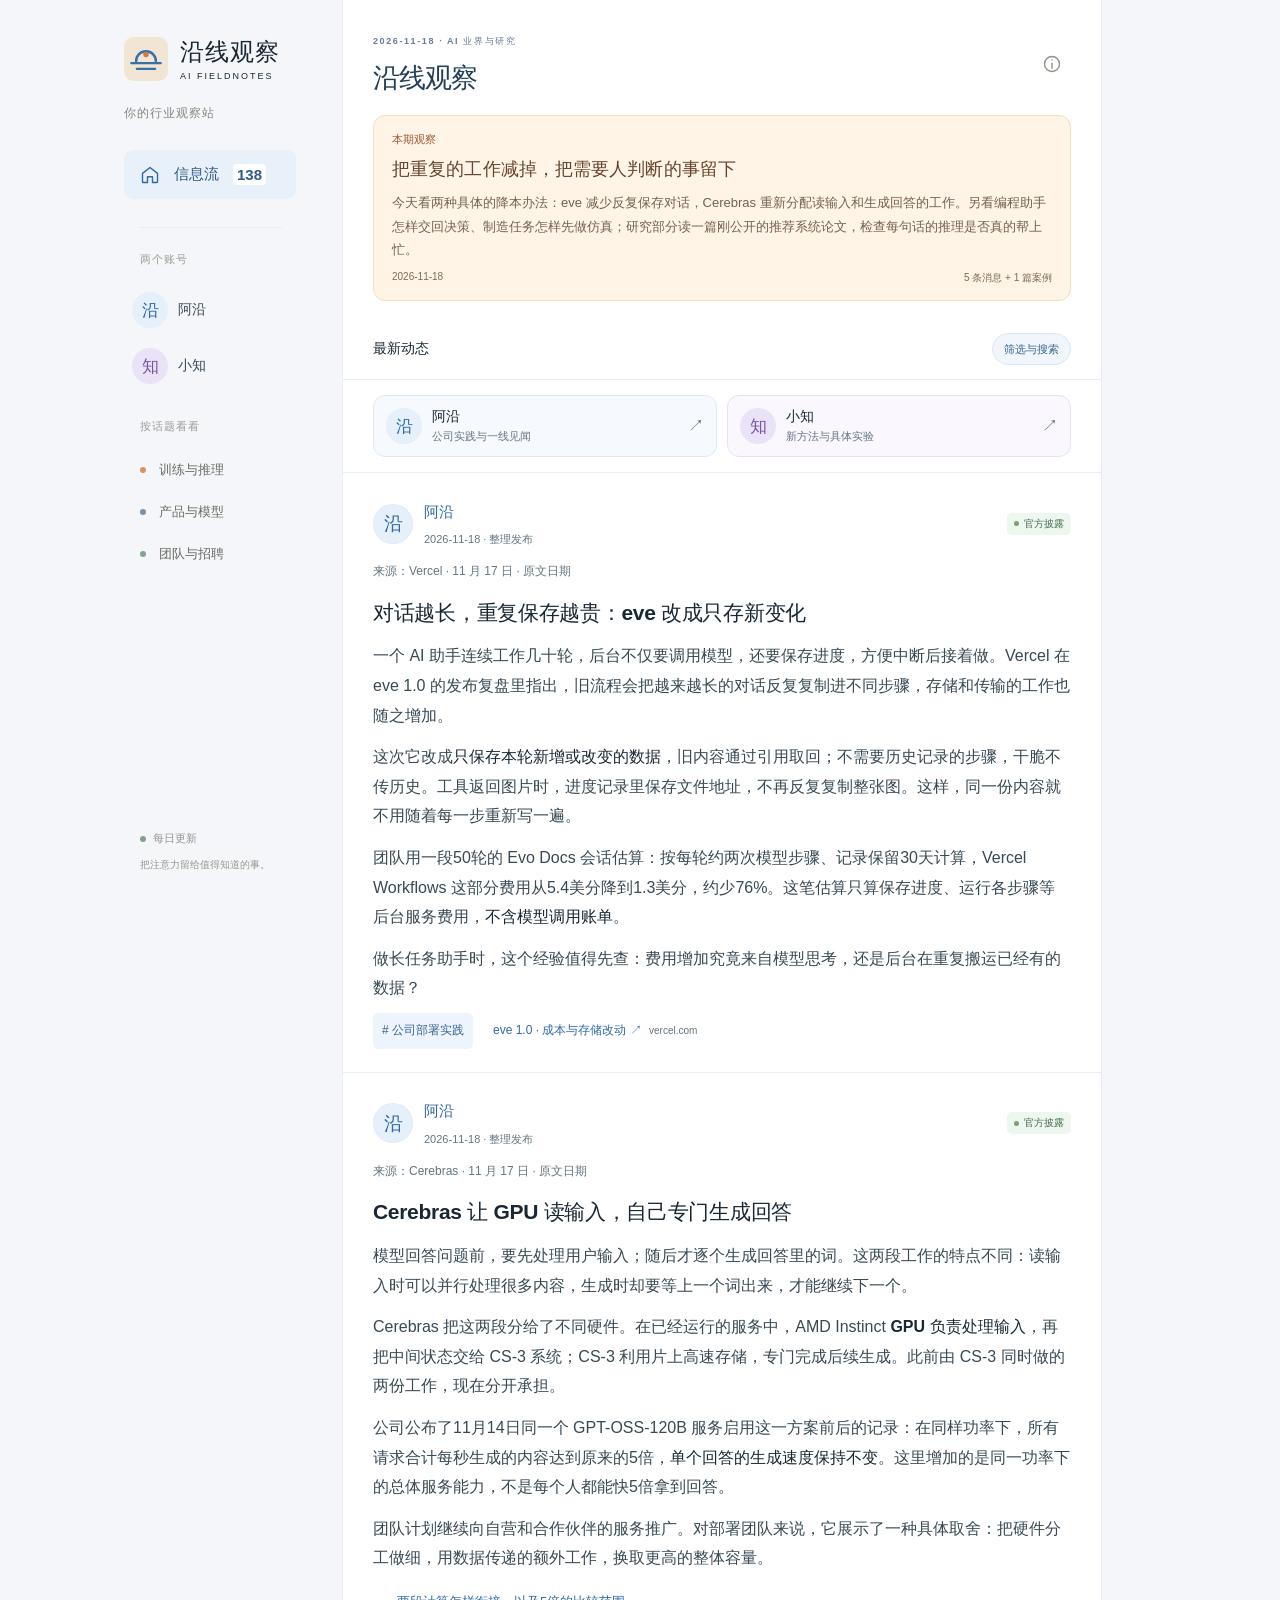
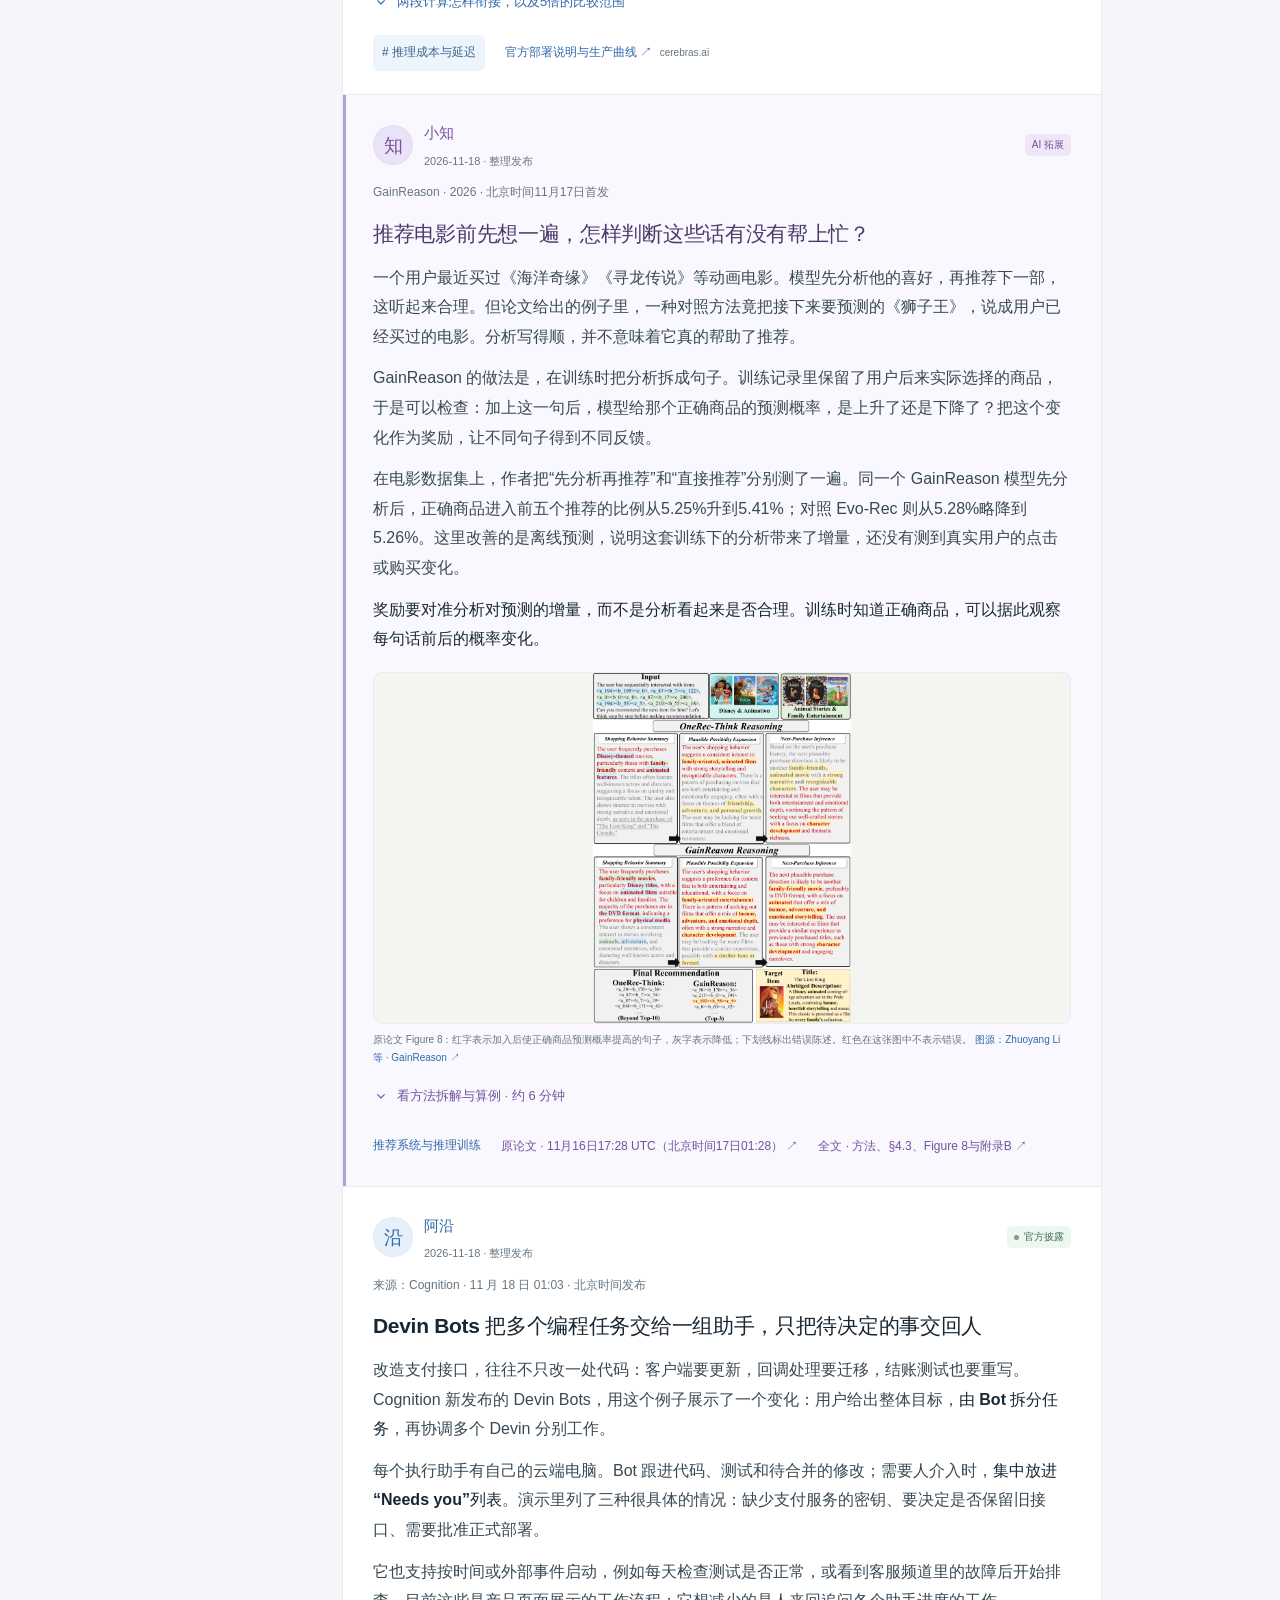
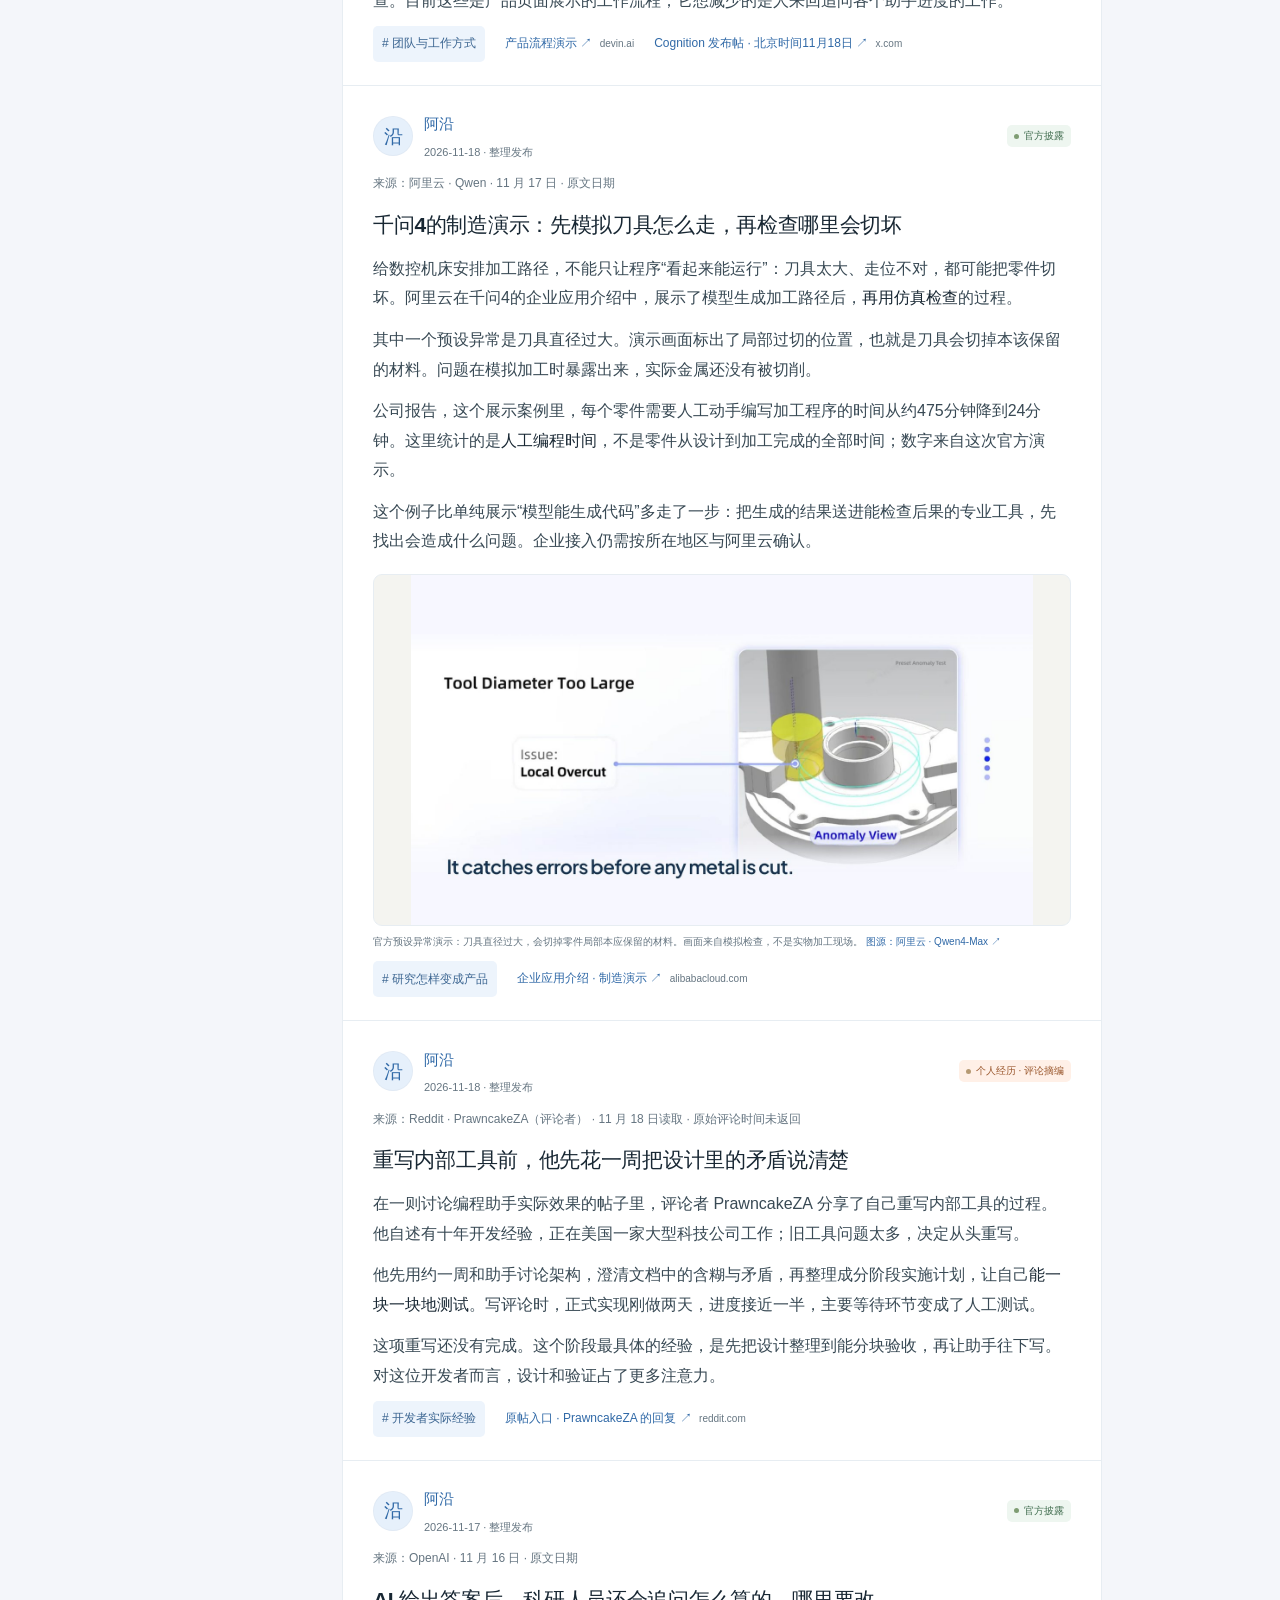
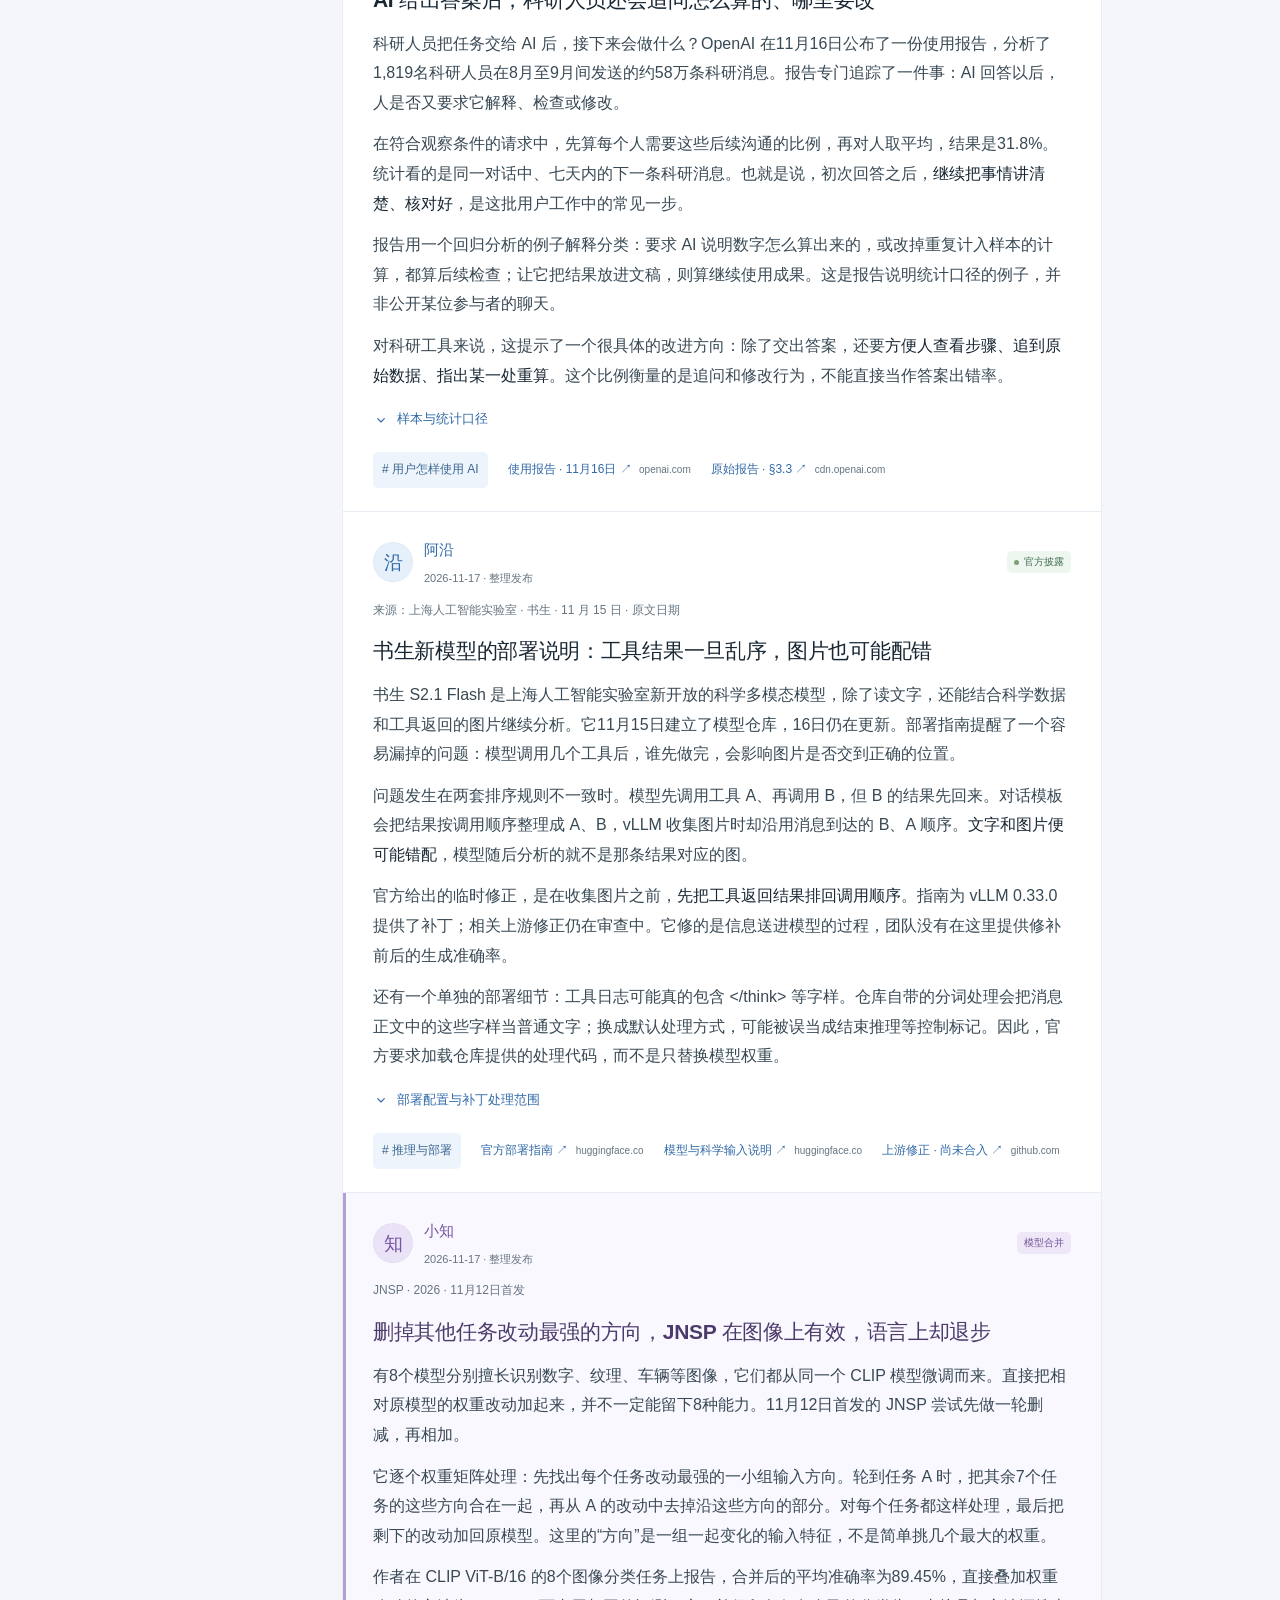
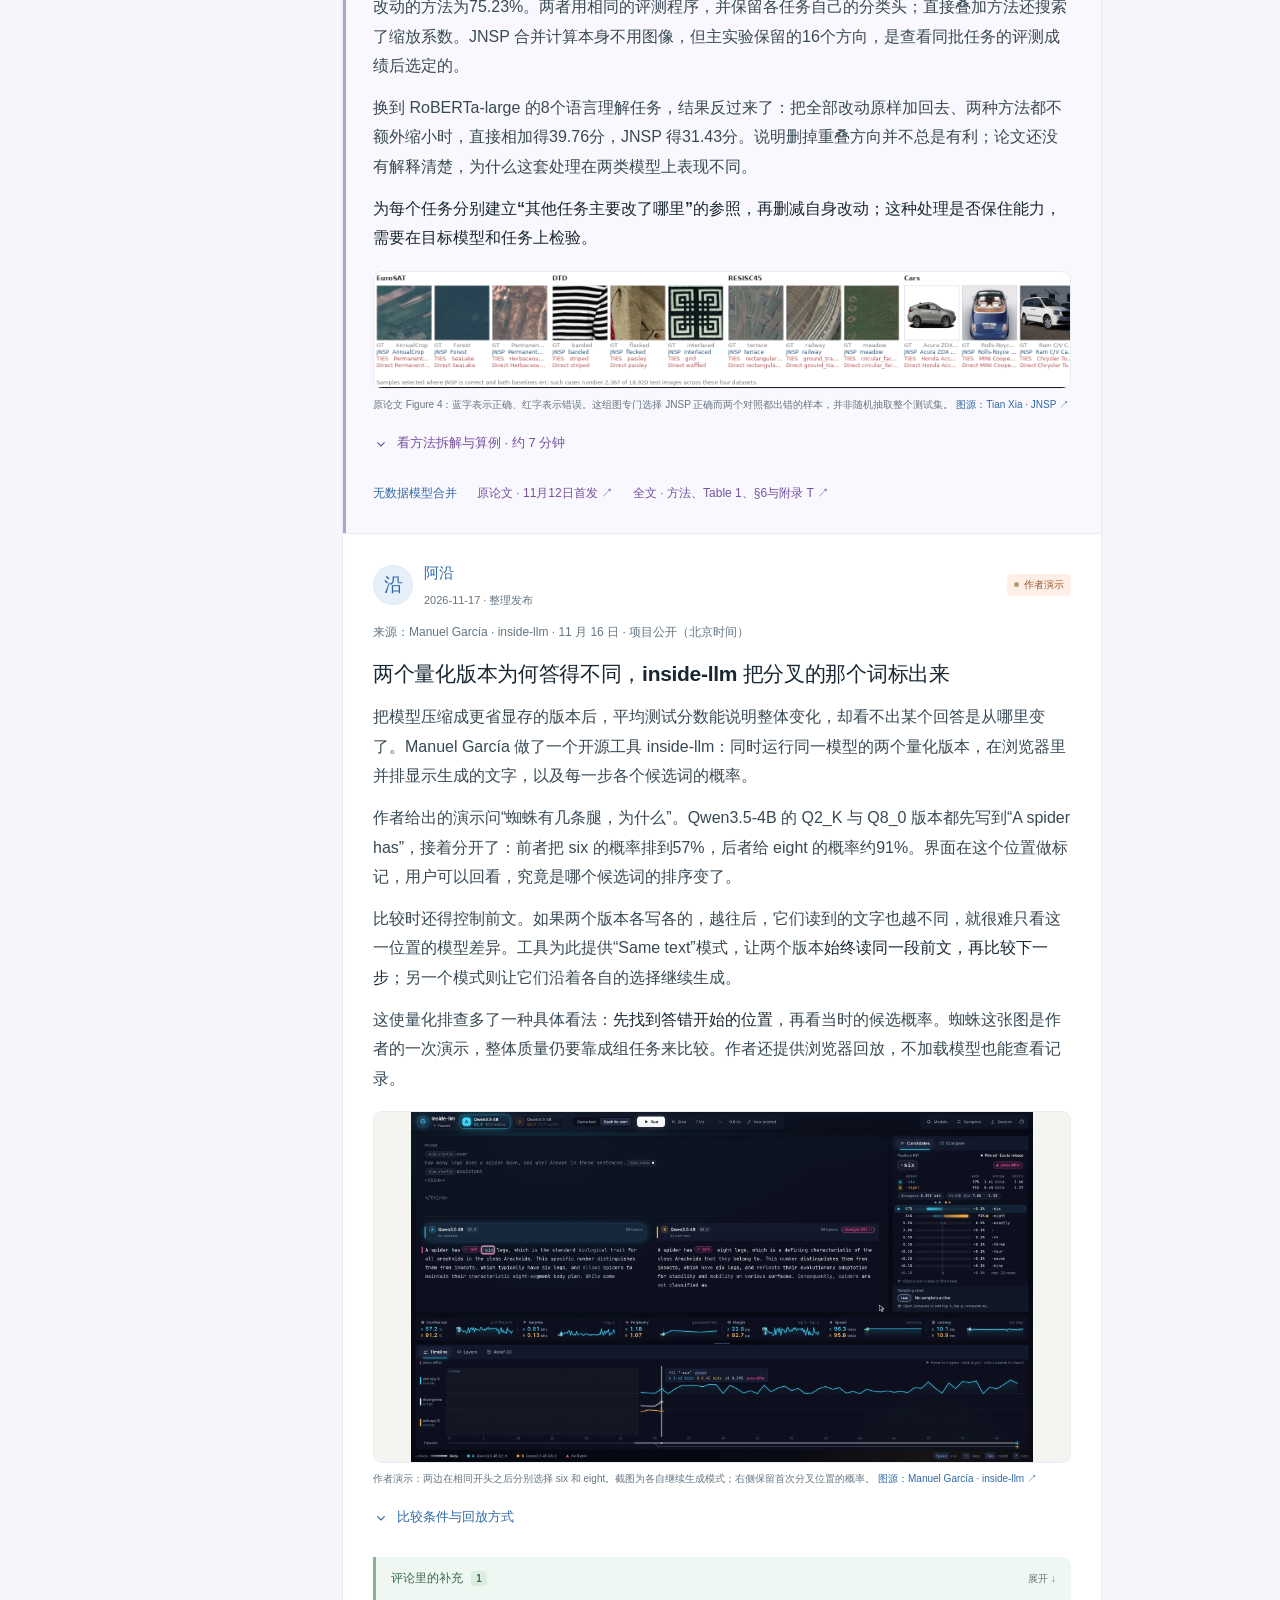
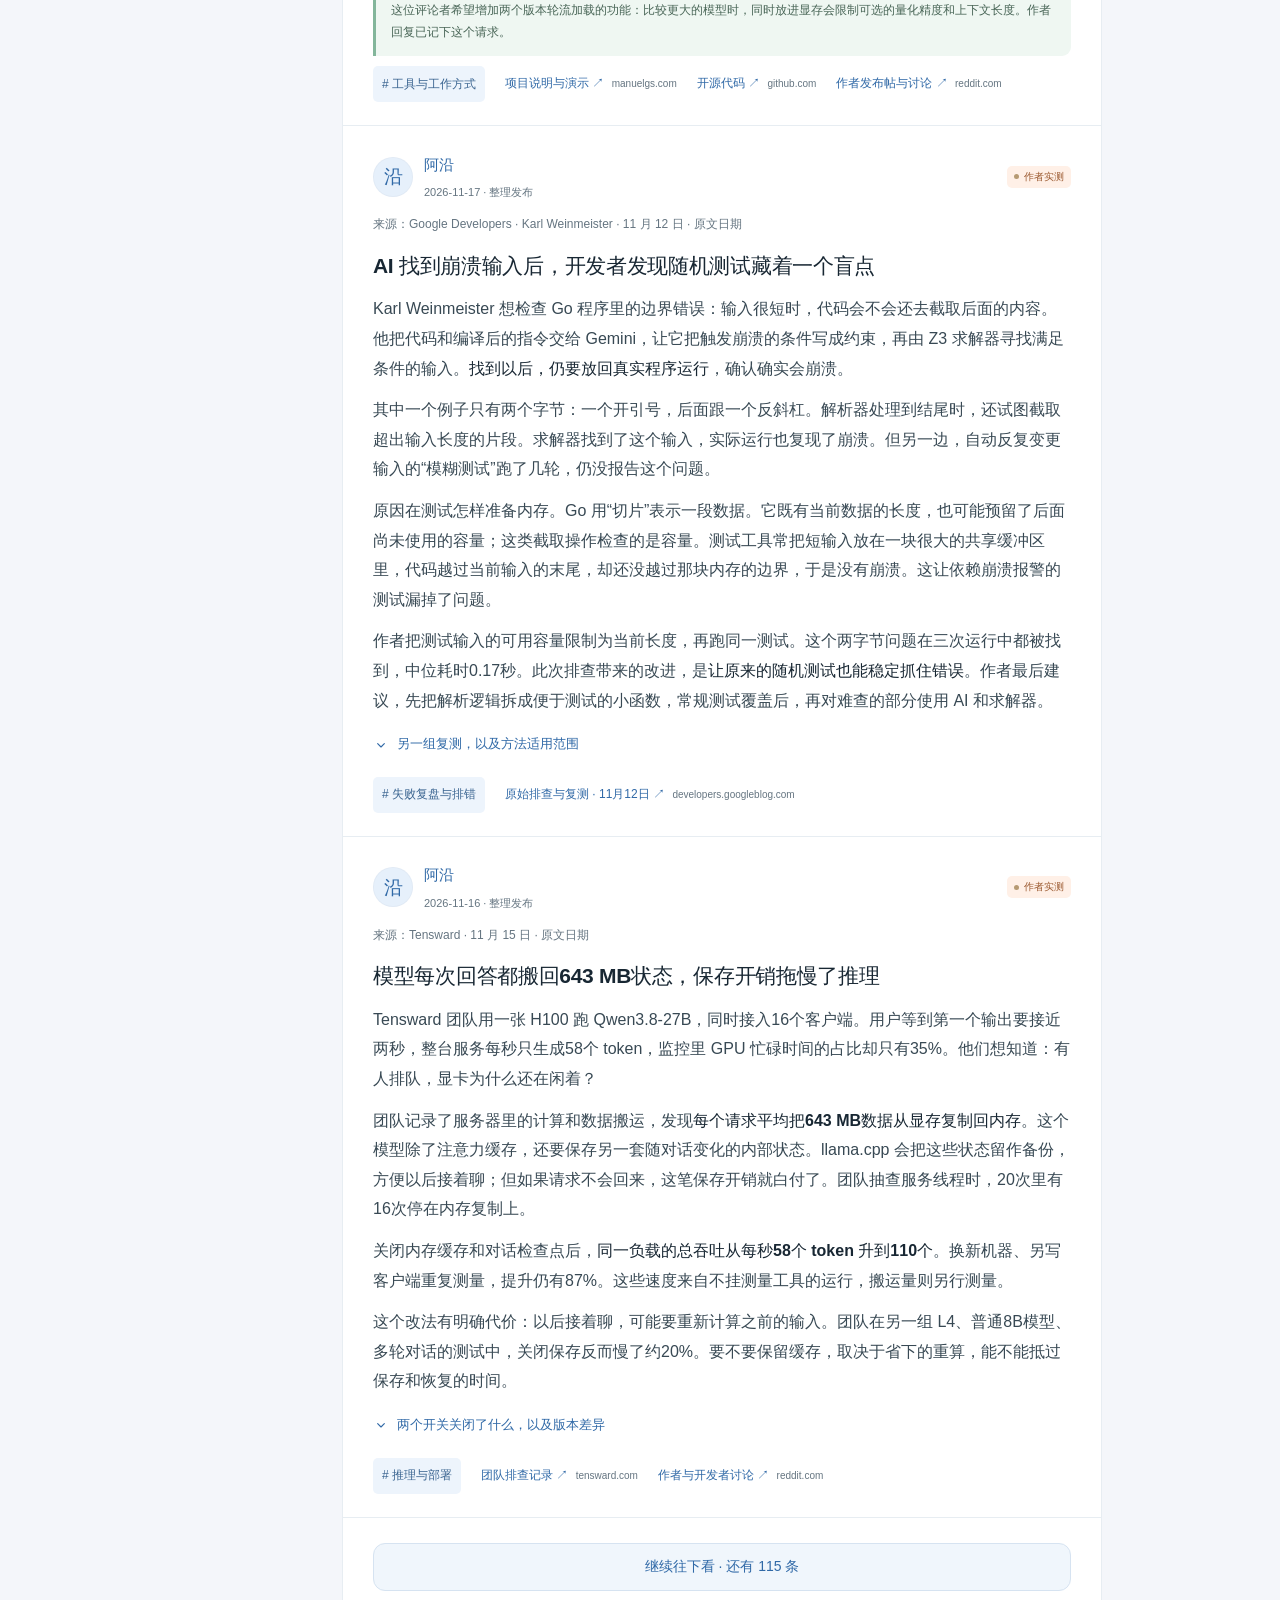
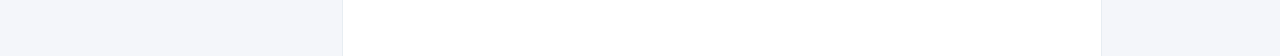
==== index.html @ 9d3cfdc0 "Update industry news: 2026-11-18 10:03" ====
<!doctype html>
<html lang="zh-CN" data-look="feed" data-layout="live">
<head><meta charset="UTF-8"><meta name="viewport" content="width=device-width, initial-scale=1, viewport-fit=cover"><meta name="referrer" content="no-referrer"><meta name="theme-color" content="#f7f7f4"><meta name="description" content="沿线观察：每天精选 AI 业界消息、一线经验与研究案例。"><title>沿线观察 · AI 业界与研究</title><link rel="apple-touch-icon" sizes="180x180" href="apple-touch-icon.png?v=e73b665a9439"><link rel="icon" type="image/png" sizes="32x32" href="icon-32.png?v=0f2f3b974591"><link rel="manifest" href="manifest.webmanifest?v=56cb228016cc"><link rel="icon" href="icon.svg?v=f95b73e609ee" type="image/svg+xml"><meta name="apple-mobile-web-app-title" content="沿线观察"><meta name="apple-mobile-web-app-capable" content="yes"><link rel="stylesheet" href="style.css?v=f20c3ac33877"><link rel="stylesheet" href="preview.css?v=91b78d78af37"></head>
<body>
<div class="layout">
 <aside class="rail">
  <a class="brand" href="./" aria-label="沿线观察首页"><span class="brand-icon"><img src="icon.svg?v=f95b73e609ee" width="44" height="44" alt=""></span><span>沿线观察<small>AI FIELDNOTES</small></span></a>
  <div class="rail-caption">你的行业观察站</div>
  <nav class="main-nav" aria-label="主导航">
   <button class="nav-item active" data-home aria-current="page"><span data-icon="home"></span>信息流<span class="count">6</span></button>
  </nav>
  <div class="rail-divider"></div><div class="rail-label">两个账号</div><a class="rail-account" href="#/account/news" data-account="news"><span class="account-mini news">沿</span>阿沿</a><a class="rail-account" href="#/account/learning" data-account="learning"><span class="account-mini learning">知</span>小知</a><div class="rail-label">按话题看看</div>
  <button class="rail-topic" data-topic="训练与推理"><span class="topic-dot orange"></span>训练与推理</button>
  <button class="rail-topic" data-topic="产品与模型"><span class="topic-dot blue"></span>产品与模型</button>
  <button class="rail-topic" data-topic="团队与招聘"><span class="topic-dot green"></span>团队与招聘</button>
  <div class="rail-bottom"><span class="status-dot"></span>每日更新<small>把注意力留给值得知道的事。</small></div>
 </aside>
 <main>
  <header class="feed-header"><div><span class="eyebrow">DAILY FIELDNOTES</span><h1 id="view-title">沿线观察</h1></div><button class="icon-button mobile-info" id="about-mobile" aria-label="本期说明"><span data-icon="info"></span></button><span class="edition">VOL. 001</span></header>
  <section id="account-profile" class="account-profile" hidden aria-label="账号主页"></section>
  <section class="editor-note" aria-label="本期导读"><div class="note-label"><span class="sun">✳</span> 本期观察 <span class="note-line"></span><span>先刷一会，按需深读</span></div><h2>从“模型更强”到“真的能用”。</h2><p>多位老师怎样教会一个小模型？上线后，怎样测、怎样从失败中恢复？今天沿着这两条线，看看产品背后的工作。</p><div class="note-meta"><span>10.27 — 10.29</span><span>6 条精选 · 每天更新</span></div></section>
  <div class="controls"><div class="stream-tabs" aria-label="信息流导航"><a href="#/" data-account="all" class="home-link">← 首页</a><span id="stream-label">最新动态</span></div><div class="learning-filters" role="group" aria-label="研究案例分类" hidden><button class="chip active" data-learning-cat="all">全部案例</button><button class="chip" data-learning-cat="ai">AI 拓展</button><button class="chip" data-learning-cat="merge">模型合并</button></div><div class="issue-picker"><label for="issue-select">阅读日期</label><select id="issue-select" aria-label="选择简报日期"></select><span id="updated-label"></span></div><div class="feed-tabs" role="group" aria-label="排序"><button class="tab active" data-sort="curated">发布顺序</button><button class="tab" data-sort="latest">原文日期</button><span class="result-count" aria-live="polite"></span><button class="icon-button search-toggle" aria-label="搜索内容" aria-expanded="false"><span data-icon="search"></span></button></div><div class="search-box" hidden><span data-icon="search"></span><input id="search" type="search" placeholder="搜消息、方法或关键词…" aria-label="搜索信息流"><kbd>ESC</kbd></div><div class="filter-row" role="group" aria-label="来源筛选"><button class="chip active" data-filter="all">全部来源</button><button class="chip" data-filter="official">官方发布</button><button class="chip" data-filter="interview">一线访谈</button><button class="chip" data-filter="xiaohongshu">小红书</button><button class="chip" data-filter="maimai">脉脉</button><button class="chip" data-filter="reddit">Reddit</button></div><div id="topic-filter" hidden></div></div>
  <div id="account-directory" class="account-directory" aria-label="账号入口"><a href="#/account/news" data-account="news"><span class="account-mini news">沿</span><span><b>阿沿</b><small>公司实践与一线见闻</small></span><span>↗</span></a><a href="#/account/learning" data-account="learning"><span class="account-mini learning">知</span><span><b>小知</b><small>新方法与具体实验</small></span><span>↗</span></a></div><div id="feed" aria-live="polite"></div><button id="load-more" class="load-more" hidden>继续往下看 ↓</button>
  <footer class="feed-footer"><span class="end-mark">✳</span><p id="end-copy">今天，就看到这里。</p><button data-stream="learning" id="browse-cases">再逛逛研究案例 →</button><small>信息不必很多，值得知道就好。</small><button id="back-top">回到顶部 ↑</button></footer>
 </main>
 <aside class="right-rail">
  <div class="right-heading"><span class="status-dot"></span>你的每日观察</div>
  <section class="issue-panel"><div class="issue-date"><strong>29</strong><div>2026 年 10 月<small>星期四 · 第 1 期</small></div></div><div class="issue-stats"><div><b>6</b><span>业界消息</span></div><div><b id="learning-count">0</b><span>研究案例</span></div></div></section>
  <section class="aside-section"><h3>这期值得留意 <span>↗</span></h3><div id="trends"></div></section>
  <section class="legend-panel"><h3>消息有出处，判断有边界。</h3><p><i class="dot official"></i><b>官方披露</b>来自公司发布或模型卡</p><p><i class="dot interview"></i><b>具名访谈</b>来自受访者的一线经验</p><p><i class="dot opinion"></i><b>社区观点</b>个人分析，不等于行业共识</p><p><i class="dot lead"></i><b>待核实线索</b>保留价值，也注明缺少的证据</p><button id="coverage">查看本期采集范围 <span>↗</span></button></section>
  <div class="next-issue"><span data-icon="calendar"></span><div>下一次见面<small>每天 · 北京时间 07:00 开始整理</small></div></div><p class="local-note">消息按日归档，研究案例随时回看。</p>
 </aside>
</div>
<dialog id="coverage-dialog"><button class="dialog-close icon-button" aria-label="关闭说明"><span data-icon="close"></span></button><span class="eyebrow">ABOUT THIS ISSUE</span><h2>每条消息，都有来处。</h2><div id="coverage-copy"></div><h3>图与评论，怎样选？</h3><p>配图来自对应原文并注明出处，点击可看大图。评论只选有细节、补充或反例的部分；“摘编”是整理后的文字，不冒充原话。个人经验不代表行业共识。</p><h3>每天怎么更新？</h3><p>每天北京时间 07:00 开始整理，完成核实后更新网页。页面会显示最近实际更新时间；没有新内容时不会凑数。</p></dialog>

<dialog id="image-dialog" aria-label="查看原文配图"><button class="image-close icon-button" aria-label="关闭大图">×</button><img id="large-image" alt=""><p id="large-caption"></p><a id="large-source" target="_blank" rel="noopener noreferrer">查看图片出处 ↗</a></dialog>
<script src="data.js?v=1f52af022da9"></script><script src="app.js?v=87dfa627c2f2"></script>
<script src="feed-controls.js?v=4d429f24aedc"></script></body></html>
---- style.css ----
:root{--paper:#fff;--bg:#f7f7f4;--ink:#242824;--muted:#83877f;--line:#e8e9e3;--accent:#da5932;--soft:#faf0e8;--green:#54816a;font-family:-apple-system,BlinkMacSystemFont,"PingFang SC","Microsoft YaHei",sans-serif;color:var(--ink);background:var(--bg);font-synthesis:none}*{box-sizing:border-box}body{margin:0}button,input,a{-webkit-tap-highlight-color:transparent}button,input{font:inherit}button{cursor:pointer}button,a{touch-action:manipulation}button{background:none;border:0;color:inherit}a{color:inherit;text-decoration:none}button:focus-visible,a:focus-visible,input:focus-visible{outline:2px solid var(--accent);outline-offset:4px}svg{width:20px;height:20px;fill:none;stroke:currentColor;stroke-width:1.7;stroke-linecap:round;stroke-linejoin:round;vertical-align:middle}[hidden]{display:none!important}.layout{max-width:1320px;margin:auto;display:grid;grid-template-columns:220px minmax(0,680px) 300px;gap:32px;padding:0 28px}.rail{position:sticky;top:0;height:100dvh;padding:39px 8px 28px 0;display:flex;flex-direction:column}.brand{display:flex;align-items:center;gap:12px;font-size:27px;font-weight:800;letter-spacing:1px;width:fit-content}.brand-icon{display:grid;place-items:center;background:var(--accent);border-radius:12px;color:white;width:44px;height:46px;font-size:25px;transform:rotate(-4deg)}.brand small{display:block;font-size:9px;letter-spacing:2px;font-weight:500;margin-top:3px}.rail-caption{margin:24px 0 28px;font-size:12px;color:var(--muted);letter-spacing:1px}.main-nav{display:grid;gap:9px}.nav-item{display:flex;align-items:center;gap:14px;padding:14px 16px;text-align:left;border-radius:9px;color:#73776f;font-size:15px}.nav-item.active{background:#efeee7;font-weight:600;color:var(--ink)}.nav-item.active>span:first-child{color:var(--accent)}.nav-item:hover,.rail-topic:hover{background:#eeeee8}.count{background:white;padding:2px 4px;border-radius:4px}.rail-divider{height:1px;background:var(--line);margin:28px 14px 24px}.rail-label{font-size:11px;color:#999d95;letter-spacing:1px;padding-left:16px;margin-bottom:15px}.rail-topic{display:flex;align-items:center;gap:13px;font-size:13px;color:#666d62;padding:12px 16px;text-align:left;border-radius:8px}.topic-dot{width:6px;height:6px;border-radius:50%;background:#d89362}.blue{background:#7992ad}.green{background:#83a58c}.rail-bottom{margin-top:auto;font-size:11px;color:#93978e;padding-left:16px}.rail-bottom small{display:block;font-size:10px;margin-top:12px}.status-dot{display:inline-block;width:6px;height:6px;background:#82a18c;border-radius:50%;margin-right:7px}main{min-width:0;padding-bottom:30px;border-left:1px solid var(--line);border-right:1px solid var(--line);background:white}.feed-header{padding:35px 29px 25px;display:flex;align-items:center;justify-content:space-between}.eyebrow{font-size:9px;letter-spacing:1.6px;color:#8f938a;font-weight:600}h1{font-size:22px;letter-spacing:-.7px;line-height:1.5;margin:10px 0 0;font-weight:650}h1 span{color:var(--accent)}.edition{font-size:9px;letter-spacing:1px;color:#91958c;border:1px solid var(--line);padding:7px;border-radius:4px;margin-top:17px;white-space:nowrap}.editor-note{margin:0 24px 24px;background:#f7f4ed;padding:21px 24px 17px;border:1px solid #eee9df;border-radius:9px;position:relative}.note-label{display:flex;align-items:center;gap:7px;color:#8b765f;font-size:11px}.sun{font-size:21px;color:#bc7045;line-height:1}.note-line{height:1px;background:#e3dac9;flex:1;margin:0 7px}.note-label>span:last-child{font-size:10px;color:#9b9283}.editor-note h2{font-size:20px;letter-spacing:.1px;margin:17px 0 11px;font-family:Georgia,"Songti SC",serif;font-weight:600}.editor-note p{font-size:13px;line-height:1.9;color:#797369;margin:0}.note-meta{display:flex;justify-content:space-between;margin-top:20px;font-size:10px;color:#9c9384}.controls{background:rgba(255,255,255,.97);position:sticky;top:0;z-index:3;border-bottom:1px solid var(--line);padding:0 26px}.feed-tabs{display:flex;align-items:center;gap:25px;height:49px;border-bottom:1px solid #f0f0ec}.tab{height:100%;padding:0 2px;color:#93968e;font-size:14px;position:relative}.tab.active{color:var(--ink);font-weight:650}.tab.active:after{position:absolute;content:"";height:3px;bottom:-1px;left:0;right:0;background:var(--accent);border-radius:3px}.result-count{font-size:10px;color:#9b9e97;margin-left:auto}.icon-button{padding:9px;display:flex;justify-content:center;align-items:center;color:#8e9488;border-radius:50%}.icon-button:hover{background:#f2f2ed;color:var(--accent)}.search-toggle{margin-left:-15px}.filter-row{display:flex;gap:7px;overflow-x:auto;padding:15px 0;scrollbar-width:none}.chip{padding:6px 11px;white-space:nowrap;border:1px solid #ededE8;border-radius:6px;font-size:11px;color:#8a8e84}.chip.active{background:#f2f3ee;border-color:#e4e6dc;color:#555e4d}.chip:hover{border-color:#bbc1b4}.search-box{display:flex;align-items:center;background:#f6f6f2;border:1px solid var(--line);border-radius:6px;padding:9px 10px;gap:9px;margin-top:14px;color:#8e9488}.search-box input{min-width:0;width:100%;background:transparent;border:0;outline:none;font-size:13px}.search-box kbd{font-size:9px;color:#a6aaa1}#topic-filter{font-size:11px;color:var(--accent);padding-bottom:12px}#topic-filter button{padding-left:10px}.post{padding:26px 28px 18px;border-bottom:1px solid var(--line);scroll-margin-top:140px;animation:appear .25s ease-out}.post-head{display:flex;gap:11px;align-items:center}.avatar{width:36px;height:36px;border-radius:10px;display:grid;place-items:center;font-weight:650;font-size:14px;flex-shrink:0;border:1px solid #00000006}.avatar.liquid{background:#eaf1f8;color:#4c77a0;font-size:20px}.avatar.anthropic{background:#f3e9df;color:#a56c46;font-family:Georgia,serif;font-size:20px}.avatar.google{background:#f0f3fb;color:#5784c7;font-family:Arial,sans-serif;font-size:22px}.avatar.deepmind{background:#eeeafa;color:#7d6ab2;font-size:19px}.avatar.xhs{background:#feefec;color:#d76059;font-size:10px}.avatar.maimai{background:#e6f3f7;color:#4b97a8;font-size:18px}.source-name{font-size:12px;font-weight:650}.source-meta{font-size:10px;color:#989d93;margin-top:5px}.evidence{margin-left:auto;white-space:nowrap;font-size:10px;display:flex;align-items:center;gap:5px;color:#87977d}.dot{display:inline-block;width:5px;height:5px;border-radius:50%;background:#7f9d73;flex-shrink:0}.dot.interview{background:#8a97ae}.dot.opinion{background:#b69a73}.dot.lead{background:#d18b59}.post h2{font-size:19px;line-height:1.6;font-weight:650;letter-spacing:-.3px;margin:17px 0 10px}.post-summary{font-size:13px;color:#777d72;line-height:1.95;margin:0}.post-tags{margin-top:13px;display:flex;gap:10px;font-size:10px;color:#979e8d}.post-tags button{padding:2px 0}.post-tags button:hover{color:var(--accent)}.detail{padding-top:18px}.detail p{font-size:13px;line-height:2;color:#555f50;margin:0 0 15px}.takeaway{background:#f6f7f2;padding:16px 18px;border-radius:6px;border-left:2px solid #a4b198;margin:12px 0 16px}.takeaway strong{font-size:11px;letter-spacing:.5px;color:#657555;display:block;margin-bottom:7px}.takeaway p{margin:0;font-size:12px;color:#74806b}.source-links{display:grid;gap:7px}.source-link{border:1px solid var(--line);border-radius:6px;padding:11px 12px;display:flex;gap:10px;align-items:center;font-size:11px;background:white}.source-link>span:nth-child(2){flex:1;min-width:0;overflow:hidden;text-overflow:ellipsis;white-space:nowrap}.source-link small{display:block;font-size:9px;color:#9da396;margin-top:4px}.source-link:hover{border-color:#bec8b3;background:#fafbf8}.empty{padding:75px 30px;text-align:center;color:#7e8675}.empty svg{width:32px;height:32px;color:#b7c0af}.empty h2{font-size:17px;color:#626b5b;margin:20px 0 10px}.empty p{font-size:12px;line-height:1.8}.empty button{margin-top:14px;color:var(--accent);font-size:12px}.feed-footer{text-align:center;padding:42px 20px 22px;color:#a0a598}.end-mark{font-size:24px;color:#aeb5a3}.feed-footer p{font-size:12px;margin:13px 0 8px}.feed-footer small{font-size:10px;color:#b3b8ac}.feed-footer button{display:block;font-size:10px;margin:20px auto 0;color:#9aa28e}.right-rail{padding-top:43px}.right-heading{font-size:11px;color:#8f9686;letter-spacing:1px;margin-bottom:23px}.issue-panel{background:white;border:1px solid var(--line);padding:22px;border-radius:9px}.issue-date{display:flex;align-items:center;gap:14px}.issue-date strong{font-family:Georgia,serif;font-size:46px;line-height:1;font-weight:400;letter-spacing:-3px}.issue-date>div{font-size:11px;color:#6f7865}.issue-date small{display:block;font-size:10px;color:#9da594;margin-top:7px}.issue-stats{display:flex;justify-content:space-between;border-top:1px solid var(--line);padding-top:20px;margin-top:20px}.issue-stats b{font-family:Georgia,serif;font-size:20px;font-weight:400;display:block}.issue-stats span{display:block;font-size:9px;color:#9ca490;margin-top:6px}.issue-panel p{font-size:10px;color:#a2aa96;margin:10px 0 0}.aside-section{margin-top:32px}h3{font-size:12px;font-weight:600;margin:0 0 17px}.aside-section h3{display:flex;justify-content:space-between}.aside-section h3>span{color:#9da591}.trend{display:flex;gap:13px;text-align:left;width:100%;padding:13px 0}.trend em{font-size:11px;font-style:normal;color:#a9b09d;padding-top:2px;font-family:Georgia,serif}.trend>div{font-size:11px;line-height:1.5;color:#646f58}.trend small{display:block;font-size:9px;color:#a6ad9c;margin-top:6px}.trend:hover>div{color:var(--accent)}.legend-panel{border-top:1px solid var(--line);padding-top:25px;margin-top:24px}.legend-panel h3{font-size:12px}.legend-panel p{font-size:9px;display:flex;align-items:center;gap:7px;color:#9aa48d;margin:13px 0}.legend-panel b{font-size:10px;color:#737f64;font-weight:500}.legend-panel button{font-size:10px;color:#859478;padding:10px 0}.legend-panel button span{margin-left:12px}.next-issue{display:flex;gap:11px;border-top:1px solid var(--line);margin-top:24px;padding-top:24px;color:#909c82;font-size:11px}.next-issue small{display:block;font-size:9px;margin-top:8px;color:#a5ae9b}.local-note{font-size:9px;line-height:1.9;color:#adb6a2;margin:24px 0}dialog{border:1px solid var(--line);border-radius:14px;padding:35px;max-width:480px;width:calc(100% - 32px);color:var(--ink);box-shadow:0 20px 80px #25301c20}dialog::backdrop{background:#222a1c55;backdrop-filter:blur(3px)}dialog h2{font-size:22px;margin:14px 0 22px}dialog h3{margin-top:24px}dialog p{font-size:13px;line-height:1.9;color:#78816e}.dialog-close{position:absolute;right:12px;top:12px}@keyframes appear{from{opacity:.6;transform:translateY(4px)}to{opacity:1;transform:none}}@media(min-width:1500px){.layout{max-width:1400px;grid-template-columns:240px minmax(0,700px) 300px;gap:40px}}@media(max-width:1180px){.layout{grid-template-columns:180px minmax(0,660px);max-width:960px;gap:28px}.right-rail{display:none}.mobile-info{display:flex}.edition{display:none}.feed-header{gap:10px}}@media(max-width:740px){.layout{display:block;padding:0;max-width:620px}.rail{display:none}main{border:0;padding-bottom:env(safe-area-inset-bottom)}.feed-header{padding:27px 22px 22px}.eyebrow{font-size:9px}h1{font-size:22px}.editor-note{margin:0 16px 16px;padding:19px}.editor-note h2{font-size:20px}.editor-note p{font-size:12px}.controls{padding:0 21px}.filter-row{gap:6px}.chip{font-size:10px;padding:7px 10px}.post{padding:24px 22px 17px}.post h2{font-size:19px}.post-summary{font-size:13px}.evidence{font-size:9px}.feed-footer{padding-top:35px}.source-meta{font-size:9px}}@media(prefers-reduced-motion:reduce){*,*:before,*:after{animation:none!important;transition:none!important;scroll-behavior:auto!important}}
/* Keep the quiet editorial layout readable on laptop and phone screens. */
.post-summary{font-size:14px;color:#687060}.source-name{font-size:13px}.source-meta{font-size:11px;color:#828b79}.evidence{color:#728367}.chip{font-size:12px;color:#727c65}.post-tags{font-size:11px;color:#7e8b71}.detail p{font-size:14px}.takeaway p{font-size:13px}.source-link{font-size:12px}.source-link small{font-size:10px}.legend-panel p{font-size:10px;color:#7d8b6c}.legend-panel b{font-size:11px}.trend>div{font-size:12px}.trend small{font-size:10px;color:#88967b}.issue-stats span,.issue-panel p,.next-issue small,.local-note{font-size:10px;color:#879677}
@media(max-width:740px){.post-summary{font-size:14px}.source-meta{font-size:10px}.source-name{font-size:12px}.evidence{font-size:9px}.chip{font-size:11px;padding:9px 11px}.editor-note p{font-size:13px}}

/* Daily archive, original media and editorial comment excerpts. */
.issue-picker{display:flex;align-items:center;gap:9px;padding:12px 0 4px;font-size:11px;color:#7b8570;flex-wrap:wrap}.issue-picker select{font:inherit;border:1px solid var(--line);background:#fafbf8;border-radius:6px;padding:6px;color:#596751;max-width:180px}#updated-label{margin-left:auto;font-size:10px;color:#858d7c}.date-divider{display:flex;align-items:center;gap:12px;padding:18px 28px 6px;font-size:11px;letter-spacing:1px;color:#8a917e;background:#fafbf7}.date-divider:after{content:"";height:1px;background:var(--line);flex:1}.avatar.mistral{background:#fff0d1;color:#e26b27}.avatar.reddit{background:#fff0e8;color:#d75b2d}.post-media{margin-top:18px}.post-media figure{margin:0}.image-button{display:block;position:relative;width:100%;padding:0;overflow:hidden;border-radius:9px;background:#f4f4f0;border:1px solid var(--line)}.post-media img{display:block;width:100%;height:auto;max-height:350px;object-fit:contain}.zoom-hint{position:absolute;right:10px;bottom:10px;background:#20291dcc;color:white;border-radius:5px;font-size:10px;padding:5px 8px;opacity:0;transition:opacity .2s}.image-button:hover .zoom-hint,.image-button:focus-visible .zoom-hint{opacity:1}.post-media figcaption{color:#8a907f;font-size:10px;line-height:1.8;padding-top:7px}.post-media figcaption a{color:#64785c}.image-failed{padding:30px 12px;font-size:12px;color:#7f8774}.comments-section{margin-top:17px;padding:0 15px;background:#f6f7f3;border:1px solid #e9ede3;border-radius:8px}.comments-toggle{display:flex;justify-content:space-between;align-items:center;width:100%;padding:13px 0;font-size:12px;color:#657454;text-align:left}.comments-toggle b{font-size:10px;background:#e6ebdf;padding:2px 5px;margin-left:5px;border-radius:3px}.comments-toggle>span:last-child{font-size:10px;color:#929b85}.comment-teaser{font-size:12px;color:#818b76;line-height:1.8;padding:0 0 13px}.comment{padding:12px 0;border-top:1px solid #e3e9da}.comment-author{font-size:12px;font-weight:600;overflow-wrap:anywhere}.comment-author span{font-weight:400;font-size:10px;margin-left:5px;color:#87947a}.comment small{font-size:10px;color:#939c89;line-height:1.7;display:block;margin-top:7px}.comment p{font-size:13px;line-height:1.95;color:#5f6d54;margin:9px 0}.comment p.comment-value{font-size:12px;color:#7e8973}.comment-value b{font-size:10px;font-weight:500;margin-right:5px;background:white;padding:2px 4px}.comment-foot{font-size:10px;color:#929e85;display:flex;justify-content:space-between;gap:9px;flex-wrap:wrap}.comment-foot a{color:#63834e}.comment-scope{font-size:10px;color:#98a08d;line-height:1.8;padding-bottom:8px}#image-dialog{max-width:1100px;padding:45px 20px 20px;width:calc(100% - 30px)}#large-image{display:block;width:100%;max-height:75vh;object-fit:contain}#large-caption{margin:10px 0 5px;font-size:12px}#large-source{font-size:12px;color:var(--green)}.image-close{position:absolute;right:10px;top:6px;font-size:24px}.post-tags{flex-wrap:wrap}.source-name{overflow-wrap:anywhere}.source-link{overflow-wrap:anywhere}@media(max-width:740px){.issue-picker{gap:7px;font-size:10px}#updated-label{font-size:9px}.issue-picker select{max-width:145px}.post-media{margin-top:15px}.post-media img{max-height:300px}.comments-section{padding:0 12px}.comment-author span{display:block;margin:5px 0 0}.date-divider{padding:15px 22px 5px}.post{scroll-margin-top:190px}.zoom-hint{opacity:1;font-size:9px}.evidence{max-width:86px;white-space:normal;text-align:right}.post-head>div:nth-child(2){min-width:0;flex:1}}

/* Phone-first reading: larger text and touch targets, compact controls. */
@media(max-width:740px){
 body{-webkit-text-size-adjust:100%}
 .feed-header{padding:20px 18px 16px;align-items:flex-start}
 h1{font-size:21px;letter-spacing:-.7px}.mobile-info{flex-shrink:0;margin-top:14px}
 .editor-note{margin:0 12px 16px;padding:17px 18px}.editor-note h2{font-size:21px;margin:13px 0 9px}.editor-note p{font-size:14px;line-height:1.8}
 .note-meta{font-size:11px;gap:10px;flex-wrap:wrap;margin-top:15px}
 .controls{padding:0 16px;background:#fffffff5}.issue-picker{padding-top:7px;gap:6px}.issue-picker label{font-size:11px}.issue-picker select{font-size:12px;min-height:36px;max-width:160px}#updated-label{font-size:10px}
 .feed-tabs{height:44px}.tab{font-size:15px;min-width:44px}.filter-row{padding:9px 0}.chip{min-height:36px;font-size:12px;padding:7px 11px}
 .post{padding:22px 18px 15px;scroll-margin-top:180px}.post h2{font-size:20px;line-height:1.55}.post-summary,.detail p{font-size:16px;line-height:1.85;color:#545f4d}.source-name{font-size:13px}.source-meta{font-size:11px;line-height:1.5}.post-tags{font-size:12px;gap:9px}
 .post-media img{max-height:none}.post-media figcaption{font-size:11px}
 .comments-toggle{min-height:46px;font-size:13px}.comment-teaser{font-size:14px}.comment p{font-size:15px}.comment p.comment-value{font-size:13px}.comment-author{font-size:13px}.comment-foot,.comment-scope{font-size:11px}
 .takeaway p{font-size:15px}.takeaway strong{font-size:12px}.source-link{min-height:48px;font-size:13px}.source-link small{font-size:11px}
 .search-box input{font-size:16px}.search-box{min-height:44px}main{padding-bottom:env(safe-area-inset-bottom)}
 dialog{padding:26px 22px;max-height:85dvh;overflow:auto}dialog p{font-size:15px}.image-close{min-width:44px;min-height:44px}#image-dialog{padding-top:50px}
}
@media(max-width:360px){#updated-label{flex-basis:100%;text-align:right}.feed-header h1{font-size:20px}}

/* Complete stories, optional detail, and lightweight provenance. */
.post-story p{font-size:15px;line-height:1.9;color:#545f4d;margin:12px 0}.post-story p:last-child{margin-bottom:0}
.story-more{display:flex;gap:8px;align-items:center;text-align:left;color:#667b59;font-size:13px;line-height:1.6;padding:12px 0;min-height:44px;margin-top:7px}.story-more svg{flex-shrink:0;width:16px;height:16px}.story-more:hover{color:var(--accent)}
.detail{margin-top:0;padding-top:0}.detail>p{margin:12px 0;line-height:1.9;color:#545f4d}
.story-sources{display:flex;gap:8px 20px;flex-wrap:wrap;margin-top:16px;font-size:12px;color:#6f7b63}.story-sources a{padding:7px 0;overflow-wrap:anywhere;line-height:1.7}.story-sources a:hover{color:var(--accent)}.story-sources small{font-size:10px;color:#919a88;margin-left:4px}
@media(max-width:740px){.post-story p{font-size:16px;line-height:1.85;margin:13px 0}.story-more{font-size:14px}.story-sources{font-size:12px;gap:4px 16px}.story-sources a{min-height:36px;display:flex;align-items:center;gap:5px;flex-wrap:wrap}.story-sources small{font-size:11px;margin-left:0}.detail>p{font-size:16px}.comment-teaser{color:#606e54}}

.story-topic{font:inherit;color:#849078;padding:7px 0;min-height:36px;text-align:left}.story-topic:hover{color:var(--accent)}

/* Editorial emphasis: short, selected phrases retain the normal text size. */
.key-point{font-weight:700;color:#34402e}

/* One daily stream: industry news and research cases. */
[hidden]{display:none!important}
.stream-tabs{display:flex;gap:24px;padding:14px 0 3px;border-bottom:1px solid var(--line)}.stream-tabs button{padding:10px 0;font-size:15px;color:#8a9481;border-bottom:2px solid transparent}.stream-tabs button.active{font-weight:700;color:#34402e;border-bottom-color:#64785c}.learning-filters{display:flex;gap:8px;padding-top:13px}
.learning-avatar{background:#eef0fa;color:#626c91}.learning-post .evidence{color:#727c99}.case-detail{color:#545f4d;font-size:15px;line-height:1.9}.case-detail h3{font-size:16px;color:#34402e;margin:22px 0 9px}.case-detail h4{font-size:15px;margin:14px 0 5px;color:#44563a}.case-detail ol{padding-left:23px}.case-detail p{margin:8px 0 14px}.case-label{font-size:11px;color:#7e886e}.case-example{padding:15px;background:#f5f7f1;border-radius:8px;margin:18px 0}.case-example h3{margin-top:5px}.case-evidence{border-top:1px solid var(--line);padding:13px 0}.case-evidence summary{cursor:pointer;color:#64785c;min-height:30px}.story-sources>span{align-self:center;color:#849078}
.method-lab{margin-top:18px}.lab-intro{display:flex;flex-direction:column;gap:5px}.lab-intro span,.lab-note{font-size:12px;color:#7e886e}.lab-question{margin-top:16px}.lab-presets{display:flex;flex-wrap:wrap;gap:7px}.lab-presets button,.lab-modes button{border:1px solid #dce2d4;border-radius:6px;padding:10px;font-size:12px;text-align:left}.lab-modes{display:grid;gap:7px}.lab-modes b{margin-right:8px}.method-lab button.selected{background:#e8edde;border-color:#82966d;color:#34402e}.probability-result{padding:16px 0;display:flex;flex-direction:column;gap:5px}.probability-result strong{font-size:22px}.probability-result span{font-size:12px}.table-scroll{overflow-x:auto}table{width:100%;border-collapse:collapse;font-size:12px}th,td{padding:8px 5px;border-bottom:1px solid #dfe4d8;text-align:left}caption{text-align:left;font-size:12px}.lab-note{display:block;margin-top:12px}.lab-explanation{font-size:14px}
@media(max-width:740px){.stream-tabs{gap:25px;padding-top:5px}.stream-tabs button{font-size:14px;min-height:44px}.case-detail{font-size:16px}.case-detail h4,.case-detail h3{font-size:16px}.post{scroll-margin-top:230px}.case-example{padding:13px}.lab-presets button,.lab-modes button{min-height:44px}}
---- preview.css ----
/* Shared comparison shell. Production index.html never loads these styles. */
:root{--preview-height:100px;--body-copy:#354353;--secondary:#677382;--panel:#fff;--tint:#f0f5fa}
.preview-bar{position:sticky;top:0;z-index:20;background:#f9fafb;color:#253141;border-bottom:1px solid #dce1e7;padding:12px max(20px,calc((100vw - 1100px)/2));font-family:-apple-system,BlinkMacSystemFont,"PingFang SC",sans-serif}
.preview-top{display:flex;align-items:center;justify-content:space-between;gap:14px;font-size:13px;margin-bottom:9px}.preview-top strong{font-weight:650}.preview-top strong span{font-size:11px;font-weight:400;color:#6b7785;margin-left:12px}.preview-top a{font-size:12px;color:#556273;white-space:nowrap;min-height:24px;display:flex;align-items:center}
.preview-choices{display:flex;gap:8px}.preview-choices button{min-height:40px;padding:8px 18px;background:#fff;border:1px solid #dce1e7;border-radius:7px;font-size:13px;white-space:nowrap}.preview-choices button span{font-size:11px;font-weight:750;margin-right:5px;color:#788594}.preview-choices button[aria-pressed=true]{background:#253141;border-color:#253141;color:white}.preview-choices button[aria-pressed=true] span{color:#ccd6e1}
.right-rail{display:none}.layout{max-width:1080px;grid-template-columns:180px minmax(0,760px);gap:38px;padding:0 24px}.rail{top:var(--preview-height);height:calc(100dvh - var(--preview-height));padding-top:36px}.mobile-info{display:flex}.edition{display:none}
.controls{top:var(--preview-height);background:var(--panel);padding:0 30px}.controls:not(.filters-open) .issue-picker,.controls:not(.filters-open) .feed-tabs,.controls:not(.filters-open) .filter-row,.controls:not(.filters-open) .search-box{display:none!important}.controls .stream-tabs{align-items:center;gap:24px;border-bottom:0;padding:0;min-height:60px}.stream-tabs button{white-space:nowrap}.stream-tabs button.preview-filter{margin-left:auto;font-size:11px;border:1px solid var(--line);border-radius:20px;min-height:32px;padding:5px 11px;color:var(--secondary);font-weight:400}.controls .learning-filters{padding:0 0 12px}.controls.filters-open .stream-tabs{border-bottom:1px solid var(--line)}
.post{scroll-margin-top:calc(var(--preview-height) + 80px)}.post-story p,.detail>p,.case-detail,.comment p{color:var(--body-copy)}.source-meta,.evidence,.case-label,.post-media figcaption{color:var(--secondary)}.story-sources,.story-topic,.story-sources>span,.story-more,.comment-foot a,.post-media figcaption a{color:var(--accent)}.story-sources small,.comment small,.comment-author span,.comment-foot{color:var(--secondary)}.key-point{color:var(--ink);font-weight:700}.comments-section,.case-example{background:var(--tint);border-color:var(--line)}.comments-toggle,.comment-teaser,.case-evidence summary{color:var(--body-copy)}.comments-toggle>span:last-child{color:var(--secondary)}.comment{border-color:var(--line)}.comments-toggle b{background:var(--panel);color:var(--accent)}.case-detail h3,.case-detail h4{color:var(--ink)}.stream-tabs button.active{color:var(--ink);border-color:var(--accent)}.stream-tabs button{color:var(--secondary)}.chip{color:var(--secondary);border-color:var(--line)}.chip.active{background:var(--tint);color:var(--ink);border-color:var(--line)}.issue-picker select{background:var(--panel);color:var(--ink)}.search-box{background:var(--tint)}.search-box input{color:var(--ink)}.date-divider{background:var(--tint);color:var(--secondary)}.feed-footer p,.feed-footer small,.feed-footer button{color:var(--secondary)}.feed-footer button{min-height:40px}.case-example .lab-intro span,.case-example .lab-note{color:var(--secondary)}.method-lab button{border-color:var(--line)}.method-lab button.selected{background:var(--panel);border-color:var(--accent);color:var(--ink)}th,td{border-color:var(--line)}dialog{background:var(--panel)}dialog p{color:var(--body-copy)}

/* A: compact, continuous, familiar social reading rhythm. */
html[data-look=feed]{--bg:#f5f7fa;--paper:#fff;--ink:#182733;--line:#e7edf2;--accent:#2670a6;--body-copy:#384954;--secondary:#657581;--panel:#fff;--tint:#f3f7fa}
[data-look=feed] main{background:#fff;border-color:var(--line)}[data-look=feed] .feed-header{padding:30px 30px 16px}[data-look=feed] h1{font-size:27px;font-weight:750;letter-spacing:-1px}[data-look=feed] .editor-note{margin:0 30px 18px;padding:12px 0 14px;background:none;border:0;border-bottom:1px solid var(--line);border-radius:0}[data-look=feed] .note-label{color:var(--accent)}[data-look=feed] .note-label>span:last-child,[data-look=feed] .note-line,[data-look=feed] .sun{display:none}[data-look=feed] .editor-note h2{font-family:inherit;font-size:18px;line-height:1.6;margin:8px 0}[data-look=feed] .editor-note p{font-size:13px;color:var(--secondary);line-height:1.8}[data-look=feed] .note-meta{margin-top:10px;color:var(--secondary)}[data-look=feed] .post{padding:25px 30px 23px}[data-look=feed] .post h2{font-size:21px;margin:14px 0 9px}[data-look=feed] .post-story p{font-size:16px;line-height:1.85}[data-look=feed] .avatar{border-radius:50%}[data-look=feed] .brand-icon{background:#2670a6;border-radius:50%;transform:none}[data-look=feed] .nav-item.active{background:#e7eff7}[data-look=feed] .story-sources{margin-top:10px}[data-look=feed] .comments-section{border:0;border-left:3px solid #bbd4e6;border-radius:0}

/* B: a quiet journal, strong typographic hierarchy, generous spacing. */
html[data-look=paper]{--bg:#f7f2e8;--paper:#f7f2e8;--ink:#332c25;--line:#ded4c3;--accent:#a04c33;--body-copy:#52483d;--secondary:#807261;--panel:#f7f2e8;--tint:#efe8d9}
[data-look=paper] .layout{display:block;max-width:860px;padding:0 40px}[data-look=paper] .rail{display:none}[data-look=paper] main{background:none;border:0}[data-look=paper] .feed-header{padding:44px 0 25px;border-bottom:3px double #54483a;margin-bottom:26px}[data-look=paper] h1{font-family:"Songti SC","Noto Serif CJK SC",STSong,serif;font-size:40px;font-weight:700;letter-spacing:1px}[data-look=paper] .eyebrow{color:var(--secondary);letter-spacing:3px}[data-look=paper] .editor-note{margin:0 0 24px;background:none;border:0;border-radius:0;padding:0 0 22px;border-bottom:1px solid var(--line)}[data-look=paper] .note-label{color:var(--accent);letter-spacing:2px}[data-look=paper] .note-label>span:last-child{color:var(--secondary);letter-spacing:0}[data-look=paper] .note-line{background:var(--line)}[data-look=paper] .editor-note h2{font-family:"Songti SC",STSong,serif;font-size:27px;line-height:1.5;margin:17px 0 12px}[data-look=paper] .editor-note p{font-size:15px;line-height:1.9;color:var(--body-copy)}[data-look=paper] .note-meta{color:var(--secondary)}[data-look=paper] .controls{padding:0;border-bottom:1px solid #b9aa95}[data-look=paper] .post{padding:36px 0 32px;border-bottom:1px solid var(--line)}[data-look=paper] .avatar{display:none}[data-look=paper] .source-name{font-size:12px;color:var(--accent);font-weight:600;letter-spacing:.5px}[data-look=paper] .source-meta{font-size:11px}[data-look=paper] .post h2{font-family:"Songti SC","Noto Serif CJK SC",STSong,serif;font-size:29px;line-height:1.55;margin:20px 0 16px;letter-spacing:.3px}[data-look=paper] .post-story p{font-size:17px;line-height:2;margin:17px 0}[data-look=paper] .story-sources{border-top:1px dashed var(--line);padding-top:10px;margin-top:22px}[data-look=paper] .comments-section{border:0;border-left:2px solid #b78d67;border-radius:0;padding:0 18px}[data-look=paper] .image-button{border-radius:0}[data-look=paper] .feed-footer{padding:50px 0}

/* C: a comfortable dark desk with clearly separated story cards. */
html[data-look=night]{color-scheme:dark;--bg:#101820;--paper:#18232d;--ink:#ecf1f3;--line:#33414d;--accent:#85d6bd;--body-copy:#c6d0d7;--secondary:#95a9b7;--panel:#18232d;--tint:#202f3a}
[data-look=night] main{background:none;border:0}[data-look=night] .feed-header{padding:32px 4px 22px}[data-look=night] h1{font-size:31px;font-weight:750}[data-look=night] .eyebrow{color:var(--secondary)}[data-look=night] .editor-note{margin:0 0 22px;background:#1e3037;border:1px solid #38534f;border-radius:16px;padding:24px}[data-look=night] .editor-note h2{font-family:inherit;font-size:25px;line-height:1.5}[data-look=night] .editor-note p{color:#b6c8cc;font-size:14px}[data-look=night] .note-label,[data-look=night] .sun{color:var(--accent)}[data-look=night] .note-meta,[data-look=night] .note-label>span:last-child{color:#a4b9bb}[data-look=night] .note-line{background:#43615f}[data-look=night] .controls{padding:0 18px;background:#101820;border-bottom:0}[data-look=night] .stream-tabs{min-height:64px}[data-look=night] .post{background:var(--panel);margin:0 0 18px;padding:28px 30px;border:1px solid var(--line);border-radius:16px}[data-look=night] .post h2{font-size:23px;line-height:1.6;margin:18px 0 12px}[data-look=night] .post-story p{font-size:16px;line-height:1.95}[data-look=night] .learning-post{border-color:#637088}[data-look=night] .learning-post .evidence{color:#b3c8ef}[data-look=night] .avatar{background:#2d414c;color:#a6dfd5;border:0;border-radius:11px}[data-look=night] .learning-avatar{background:#35405a;color:#d0dcff}[data-look=night] .evidence{background:#22343b;padding:5px 8px;border-radius:5px;font-size:10px}[data-look=night] .brand-icon{background:var(--accent);color:#122c27;transform:none}[data-look=night] .nav-item.active{background:#20333b;color:var(--ink)}[data-look=night] .count{background:#304751}[data-look=night] .rail-topic,[data-look=night] .rail-caption,[data-look=night] .rail-label,[data-look=night] .rail-bottom{color:var(--secondary)}[data-look=night] .rail-topic:hover{background:#22353f}[data-look=night] .image-button{background:#fff}[data-look=night] .icon-button:hover{background:#2b3e49}[data-look=night] .comments-section{border-color:#3b515c}[data-look=night] .tab{color:var(--secondary)}[data-look=night] .tab.active{color:var(--ink)}[data-look=night] .feed-tabs{border-color:var(--line)}[data-look=night] .empty,[data-look=night] .empty h2{color:var(--secondary)}

@media(max-width:740px){
 :root{--preview-height:102px}.preview-bar{padding:10px 12px}.preview-top{font-size:12px;margin-bottom:8px}.preview-top strong span{display:none}.preview-top a{font-size:11px}.preview-choices{gap:6px}.preview-choices button{flex:1;padding:8px 3px;font-size:12px;min-height:44px}.preview-choices button span{font-size:10px;margin-right:2px}
 .layout{display:block;padding:0;max-width:620px}.rail{display:none}.controls{padding:0 18px}.controls .stream-tabs{gap:20px;min-height:54px}.stream-tabs button{font-size:13px;min-height:44px}.stream-tabs button.preview-filter{font-size:10px;min-height:36px;padding:5px 9px}.post{scroll-margin-top:175px}.post-story p,.detail>p,.case-detail{font-size:16px}.source-name{font-size:12px}.source-meta{font-size:10px}.evidence{font-size:10px}.comment-teaser{font-size:14px}.comment p{font-size:15px}.story-sources{font-size:11px}.story-sources small{font-size:10px}
 [data-look=feed] .feed-header{padding:23px 20px 12px}[data-look=feed] h1{font-size:25px}[data-look=feed] .editor-note{margin:0 20px 10px;padding:7px 0 16px}[data-look=feed] .editor-note h2{font-size:17px}[data-look=feed] .editor-note p{font-size:13px}[data-look=feed] .post{padding:23px 20px 20px}[data-look=feed] .post h2{font-size:20px}[data-look=feed] .post-story p{font-size:16px}
 [data-look=paper] .layout{padding:0 22px}[data-look=paper] .feed-header{padding:27px 0 21px;margin-bottom:22px}[data-look=paper] h1{font-size:29px;line-height:1.5;max-width:290px}[data-look=paper] .mobile-info{margin-top:5px;padding:5px}[data-look=paper] .editor-note h2{font-size:24px}[data-look=paper] .editor-note p{font-size:14px}[data-look=paper] .note-label>span:last-child{display:none}[data-look=paper] .controls .stream-tabs{gap:15px}[data-look=paper] .stream-tabs button{font-size:12px}[data-look=paper] .post{padding:29px 0}[data-look=paper] .post h2{font-size:25px;line-height:1.6}[data-look=paper] .post-story p{font-size:16px;line-height:2}[data-look=paper] .source-name{font-size:11px}
 [data-look=night] .layout{padding:0 12px}[data-look=night] .feed-header{padding:25px 8px 18px}[data-look=night] h1{font-size:27px}[data-look=night] .editor-note{padding:20px;border-radius:14px;margin-bottom:10px}[data-look=night] .editor-note h2{font-size:22px}[data-look=night] .editor-note p{font-size:13px}[data-look=night] .note-label>span:last-child{display:none}[data-look=night] .controls{padding:0 7px}[data-look=night] .controls .stream-tabs{gap:17px}[data-look=night] .post{padding:22px 18px;margin-bottom:12px;border-radius:14px}[data-look=night] .post h2{font-size:21px}[data-look=night] .post-story p{font-size:16px;line-height:1.9}[data-look=night] .evidence{font-size:9px;padding:4px 6px}[data-look=night] .post-head{gap:8px}[data-look=night] .avatar{width:31px;height:31px}
}
@media(max-width:360px){.controls .stream-tabs{gap:12px!important}.stream-tabs button.preview-filter{font-size:9px;padding:5px 7px}[data-look=paper] .layout{padding:0 17px}}

/* A, richer palette: blue navigation, apricot briefing, lilac research, sage discussion. */
html[data-look=feed]{--bg:#f4f6fa;--accent:#3069a7;--tint:#edf4fc}
[data-look=feed] .feed-header .eyebrow{color:#657d9c}
[data-look=feed] h1{color:#233e5b}
[data-look=feed] .editor-note{background:#fff4e5;border:1px solid #f0ddc2;border-radius:12px;padding:16px 18px 15px}
[data-look=feed] .note-label{color:#9b5734}
[data-look=feed] .editor-note h2{color:#65452f}
[data-look=feed] .editor-note p{color:#756151}
[data-look=feed] .note-meta{color:#826a55}
[data-look=feed] .stream-tabs button[data-stream=all].active{color:#275e9b;border-color:#4d85c0}
[data-look=feed] .stream-tabs button[data-stream=news].active{color:#287561;border-color:#43967f}
[data-look=feed] .stream-tabs button[data-stream=learning].active{color:#7353a4;border-color:#9c7cc7}
[data-look=feed] .stream-tabs button.preview-filter{color:#38658e;background:#f0f6fc;border-color:#dce8f4}
[data-look=feed] .post .evidence{padding:4px 7px;border-radius:5px;background:#eef6f0;color:#426e50}
[data-look=feed] .post .evidence:has(.opinion){background:#fff0e7;color:#9a582e}
[data-look=feed] .post .evidence:has(.interview){background:#edf2fc;color:#4c6594}
[data-look=feed] .post .evidence:has(.lead){background:#fff4db;color:#836626}
[data-look=feed] .post:has(.avatar.reddit) .source-name{color:#9b582f}
[data-look=feed] .post:has(.avatar.anthropic) .source-name{color:#8a5e3f}
[data-look=feed] .post:has(.avatar.maimai) .source-name{color:#287a86}
[data-look=feed] .post:has(.avatar.xhs) .source-name{color:#a24b59}
[data-look=feed] .story-topic{background:#edf4fc;color:#3b6591;border-radius:5px;padding:5px 9px;align-self:center}
[data-look=feed] .learning-post{background:#faf8ff;box-shadow:inset 3px 0 #b2a0d4}
[data-look=feed] .learning-post h2{color:#4c3b6a}
[data-look=feed] .learning-post .source-name,[data-look=feed] .learning-post .story-more,[data-look=feed] .learning-post .story-sources a{color:#75529d}
[data-look=feed] .learning-post .evidence{background:#eee7f8;color:#735297}
[data-look=feed] .learning-avatar{background:#eae2f7;color:#7856a3}
[data-look=feed] .learning-post .case-example{background:#f0ebf8}
[data-look=feed] .comments-section{background:#eff7f2;border-left:3px solid #83b69b;border-radius:0 9px 9px 0}
[data-look=feed] .comments-toggle,[data-look=feed] .comment-author{color:#38674f}
[data-look=feed] .comments-toggle b{background:#dceee2;color:#436d52}
[data-look=feed] .comment-teaser,[data-look=feed] .comment p{color:#496657}
[data-look=feed] .comment{border-color:#d5e7dc}
[data-look=feed] .comment-foot a{color:#347557}
[data-look=feed] .brand-icon{background:#4779ad}
[data-look=feed] .nav-item.active{background:#e8f0fa;color:#315a88}
[data-look=feed] .end-mark{color:#be8f6a}
@media(max-width:740px){[data-look=feed] .editor-note{padding:14px 16px;margin-bottom:14px}}

/* Approved home: the comparison toolbar exists only on preview.html. */
html[data-layout=live]{--preview-height:0px}
.post,[data-layout=live] .post{scroll-margin-top:calc(var(--preview-height) + var(--feed-controls-height,80px) + 12px)}

.brand{font-size:24px;white-space:nowrap}

.brand-icon,[data-look=feed] .brand-icon,[data-look=night] .brand-icon{width:44px;height:44px;background:none;border-radius:10px;transform:none}.brand-icon img{display:block;width:44px;height:44px}

/* Two editorial accounts share one continuous home feed. */
#load-more,.feed-footer{overflow-anchor:none}
.account-mini{display:inline-flex;align-items:center;justify-content:center;width:36px;height:36px;border-radius:50%;font-size:17px;font-weight:700;flex-shrink:0}
.account-mini.news,.news-avatar{background:#e6f0fb;color:#3069a7}.account-mini.learning{background:#eae2f7;color:#7856a3}
.rail-account{display:flex;align-items:center;gap:10px;padding:10px 8px;border-radius:10px;font-size:14px;color:var(--body-copy);min-height:48px}.rail-account[aria-current=page]{background:#edf2fa;font-weight:650}.rail-account+.rail-label{margin-top:25px}
.account-directory{display:grid;grid-template-columns:1fr 1fr;gap:10px;padding:15px 30px;border-bottom:1px solid var(--line);background:var(--panel)}
.account-directory>a{display:flex;align-items:center;gap:10px;border:1px solid #e0e8f2;border-radius:12px;padding:12px;color:var(--ink);min-width:0;background:#f6f9fe}
.account-directory>a:last-child{background:#faf7ff;border-color:#e9e1f2}.account-directory b{display:block;font-size:14px}.account-directory small{display:block;font-size:11px;color:var(--secondary);margin-top:3px}.account-directory>a>span:last-child{margin-left:auto;color:var(--secondary)}
.controls .stream-tabs{gap:18px}.home-link{font-size:14px;color:var(--accent);min-height:48px;display:flex;align-items:center;font-weight:600}#stream-label{font-size:14px;font-weight:650;color:var(--ink)}
.post-head .account-avatar{display:flex;align-items:center;justify-content:center;line-height:1;flex-shrink:0;width:40px;height:40px;font-size:19px;font-weight:700;text-decoration:none}.post-head .account-byline{flex:1;min-width:0}.post-head .account-name{font-size:15px;display:inline-flex;align-items:center;min-height:28px;font-weight:650;color:#3069a7}.post-head .account-name:hover{text-decoration:underline;text-underline-offset:4px}.post-head .source-meta{font-size:11px;line-height:1.6}.original-byline{font-size:12px;line-height:1.65;color:var(--secondary);margin-top:13px;overflow-wrap:anywhere}
.account-profile{margin:0 30px 20px;border:1px solid var(--line);border-radius:14px;overflow:hidden;background:var(--panel)}.profile-cover{height:76px;background:linear-gradient(125deg,#daeafb,#f0f7fe)}.profile-cover.learning{background:linear-gradient(125deg,#e3d8f3,#f7f1fc)}.profile-content{padding:0 22px 20px}.profile-avatar{width:66px;height:66px;margin-top:-32px;border:4px solid white;font-size:28px;position:relative}.profile-content h2{font-size:23px;margin:12px 0 5px;color:var(--ink)}.account-handle{font-size:12px;color:var(--secondary)}.profile-content p{font-size:14px;line-height:1.9;margin:14px 0;color:var(--body-copy)}.profile-stat{font-size:12px;color:var(--secondary)}.profile-stat b{font-size:16px;color:var(--ink);margin-right:4px}
.load-more{display:block;min-height:48px;width:calc(100% - 60px);margin:25px 30px 35px;border:1px solid #d6e3f1;border-radius:12px;background:#f0f6fc;color:#3069a7;font-size:14px}.load-more:hover{background:#e7f0fa}a:focus-visible,button:focus-visible{outline:2px solid var(--accent);outline-offset:3px}
@media(max-width:740px){.account-directory{padding:12px 16px;gap:8px}.account-directory>a{padding:10px 9px;gap:8px}.account-directory small{font-size:10px;line-height:1.6}.account-directory .account-mini{width:32px;height:32px;font-size:16px}.account-directory>a>span:last-child{display:none}.account-profile{margin:0 16px 16px}.profile-content{padding:0 18px 18px}.profile-cover{height:66px}.profile-content h2{font-size:22px}.original-byline{font-size:11px}.post-head .account-name{font-size:14px}.post-head .account-avatar{width:38px;height:38px}.load-more{width:calc(100% - 32px);margin:20px 16px 30px}}
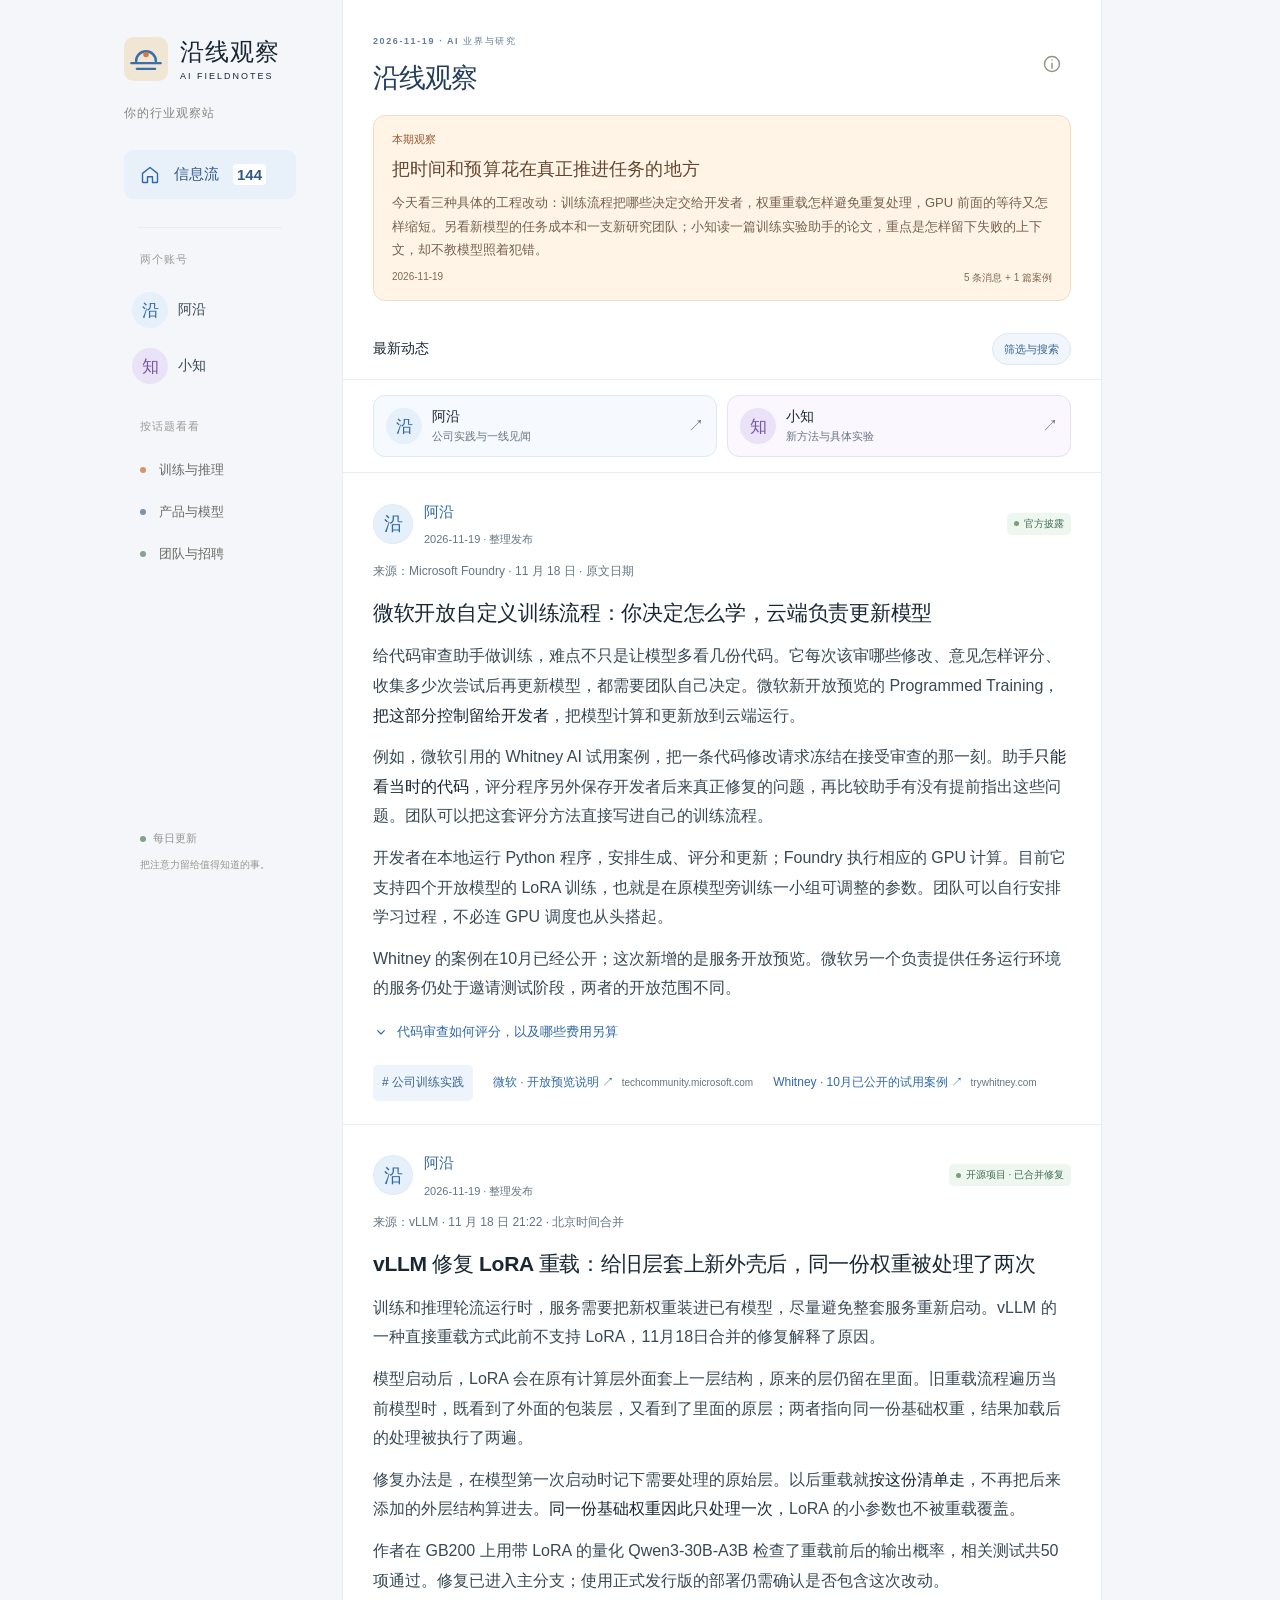
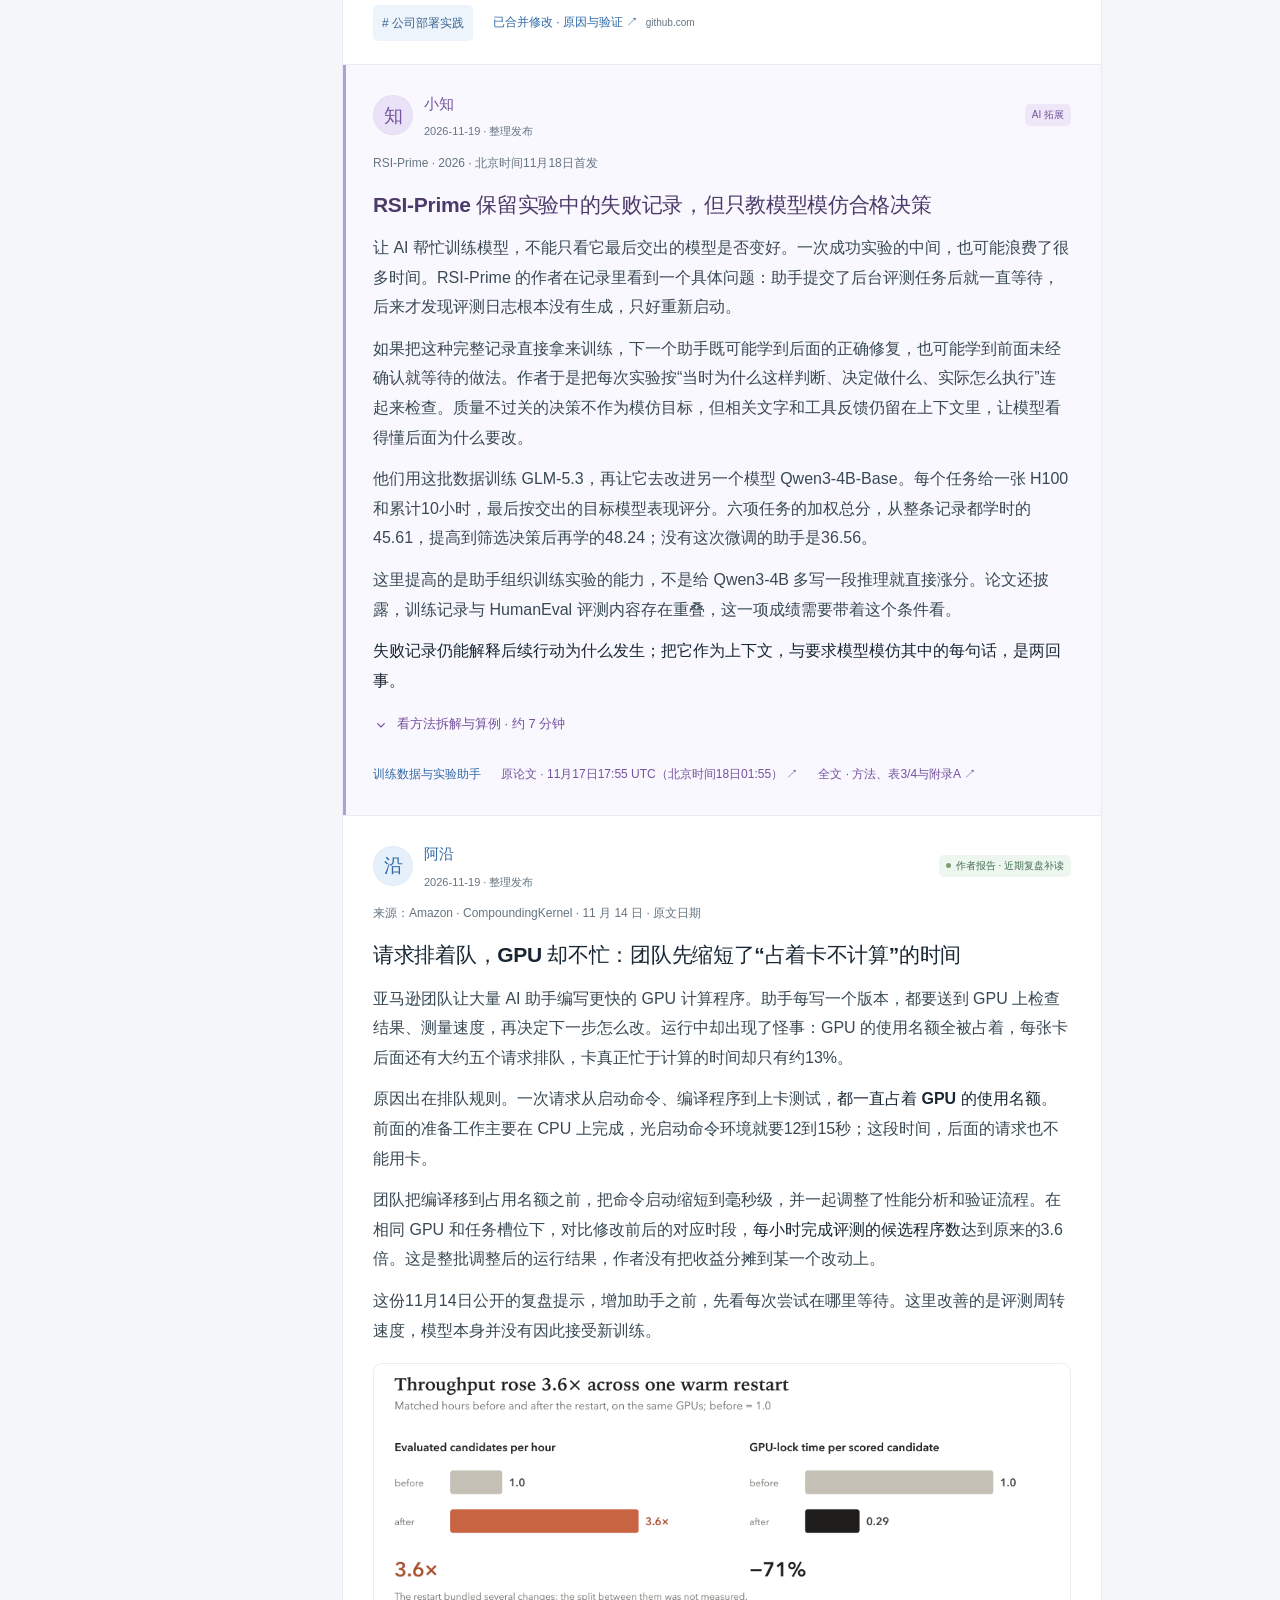
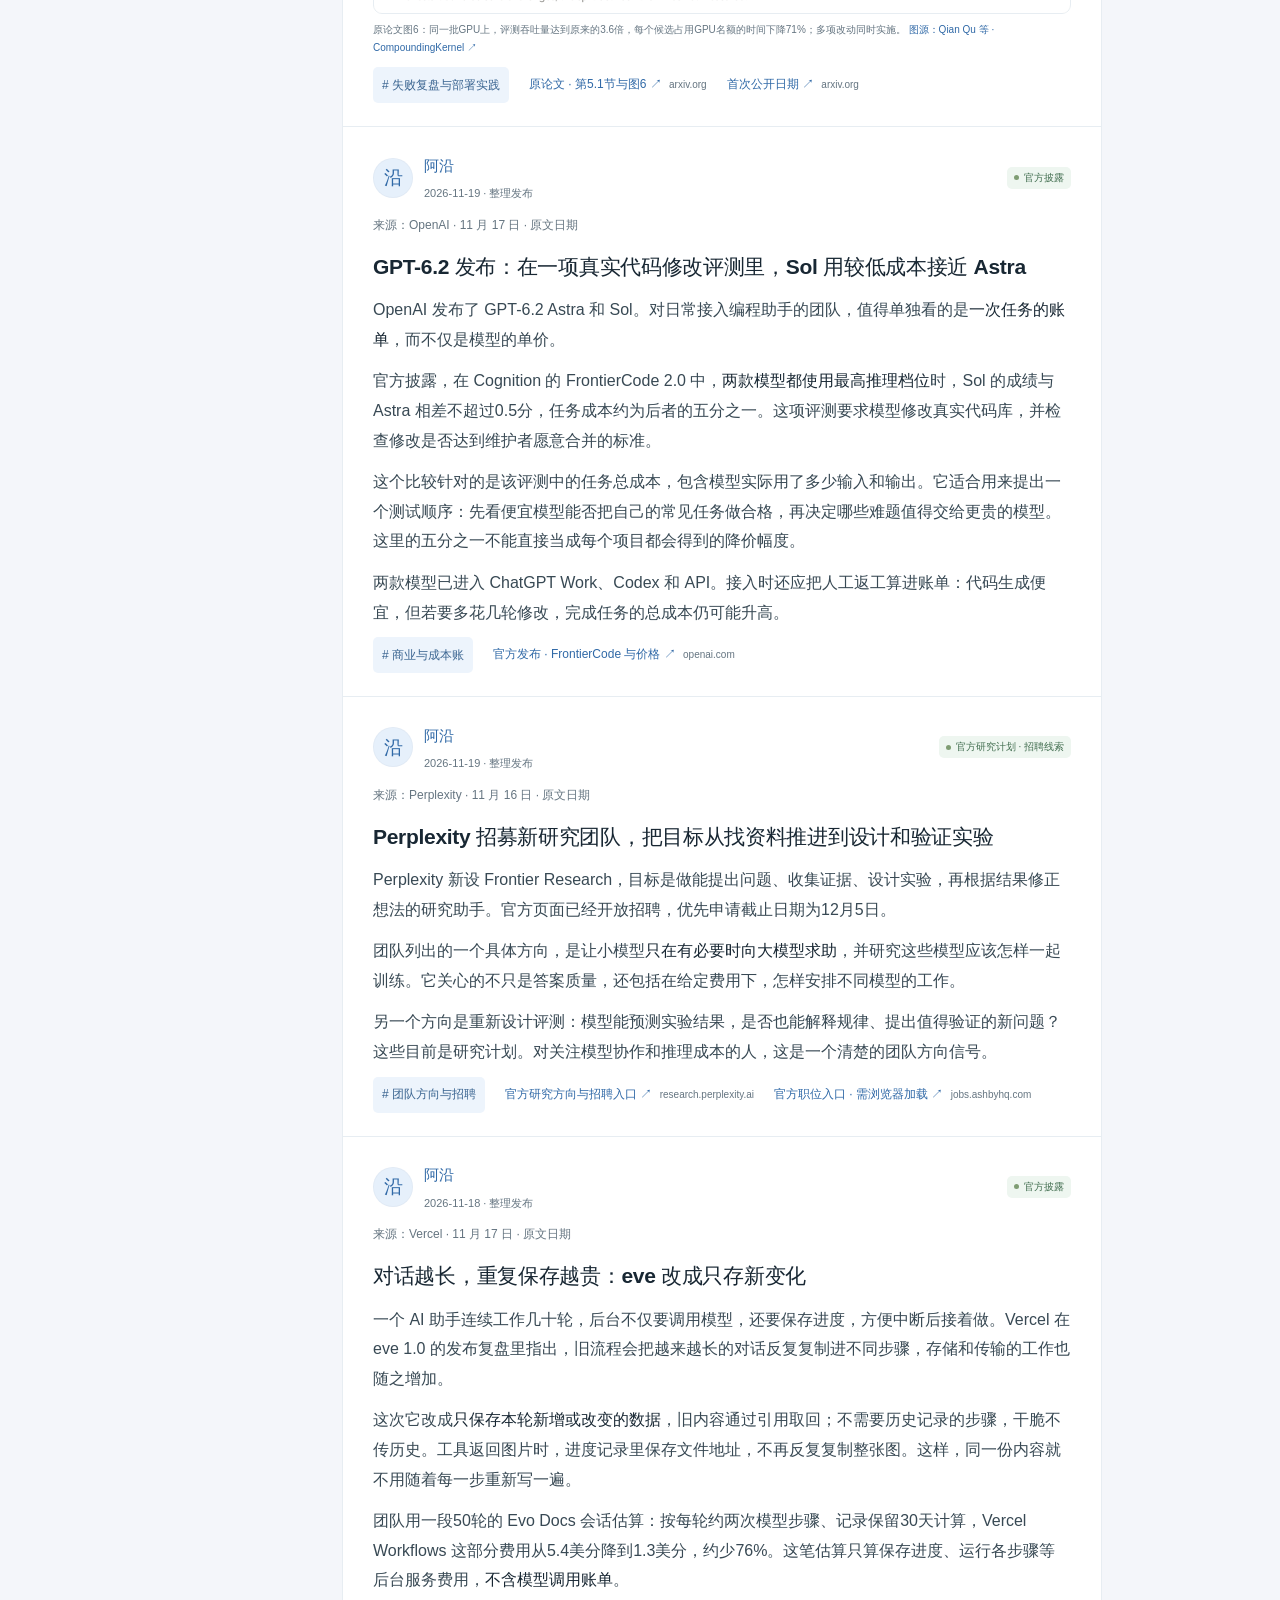
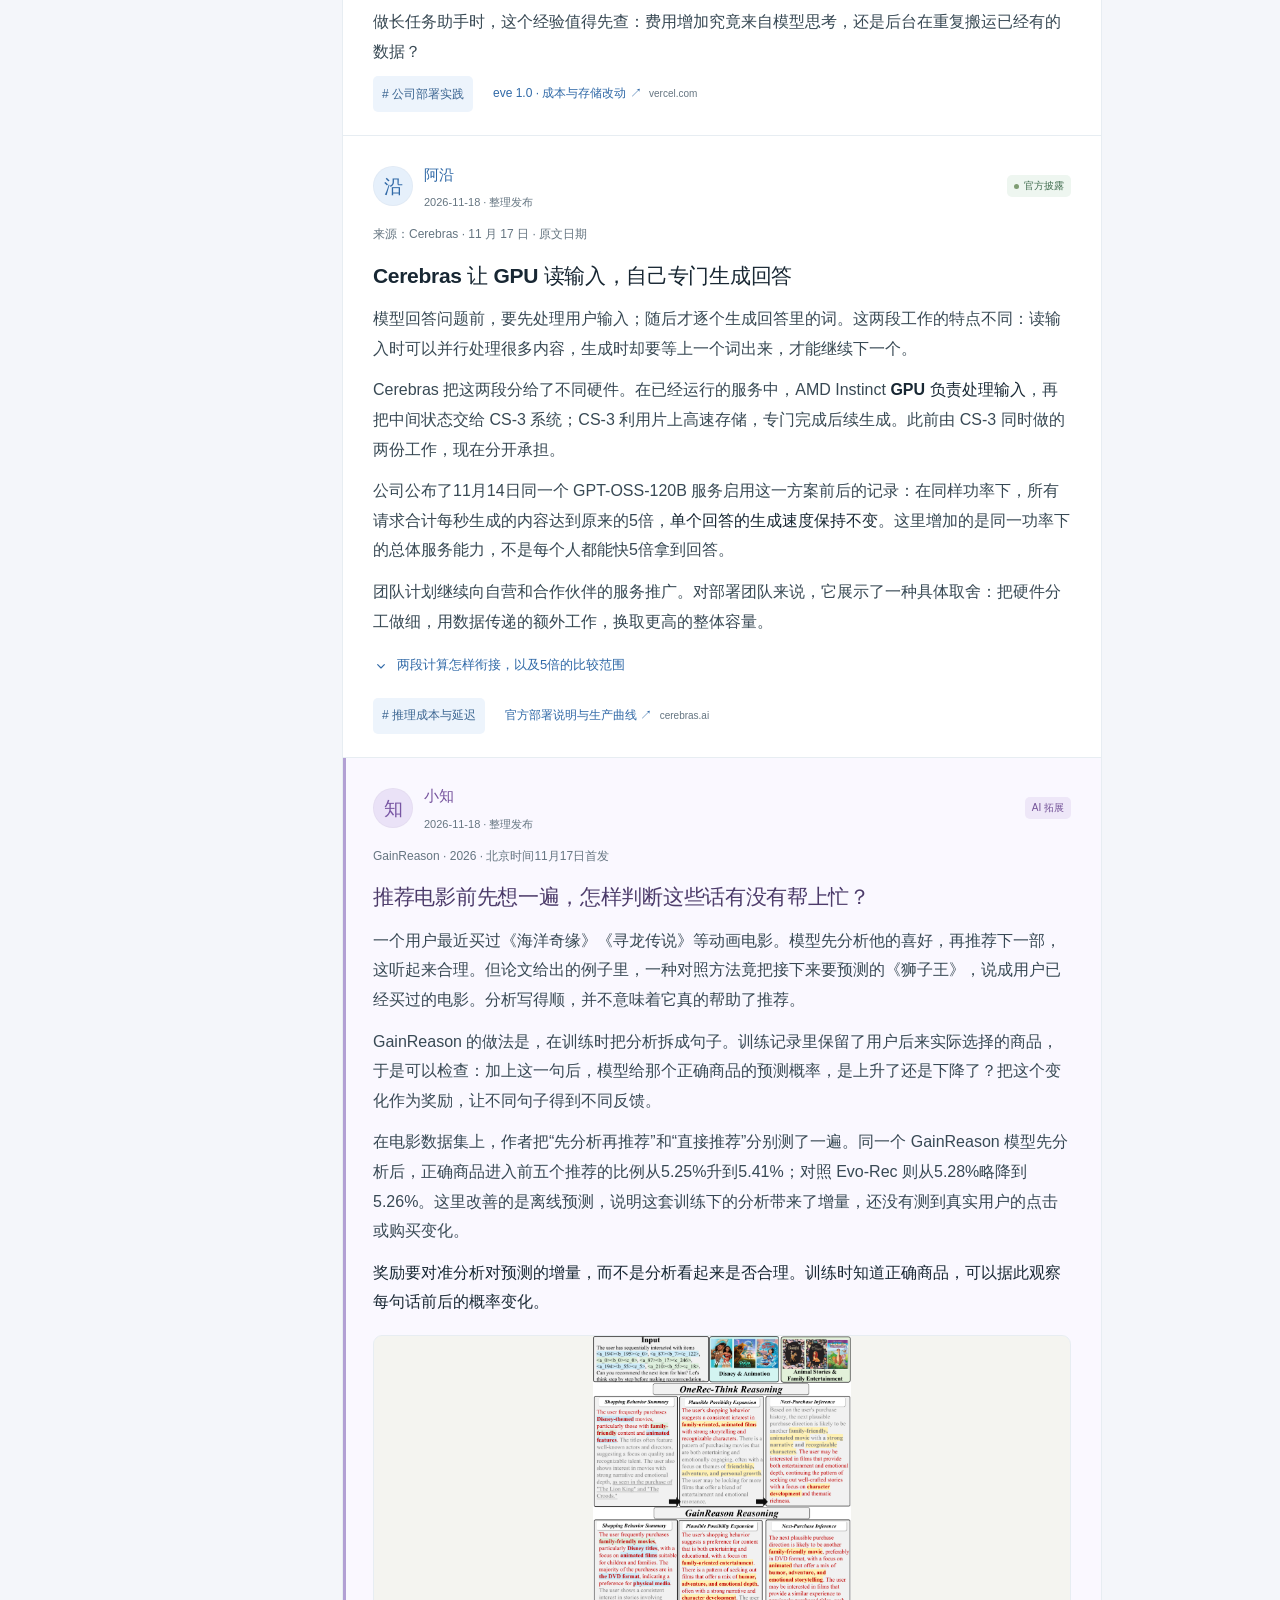
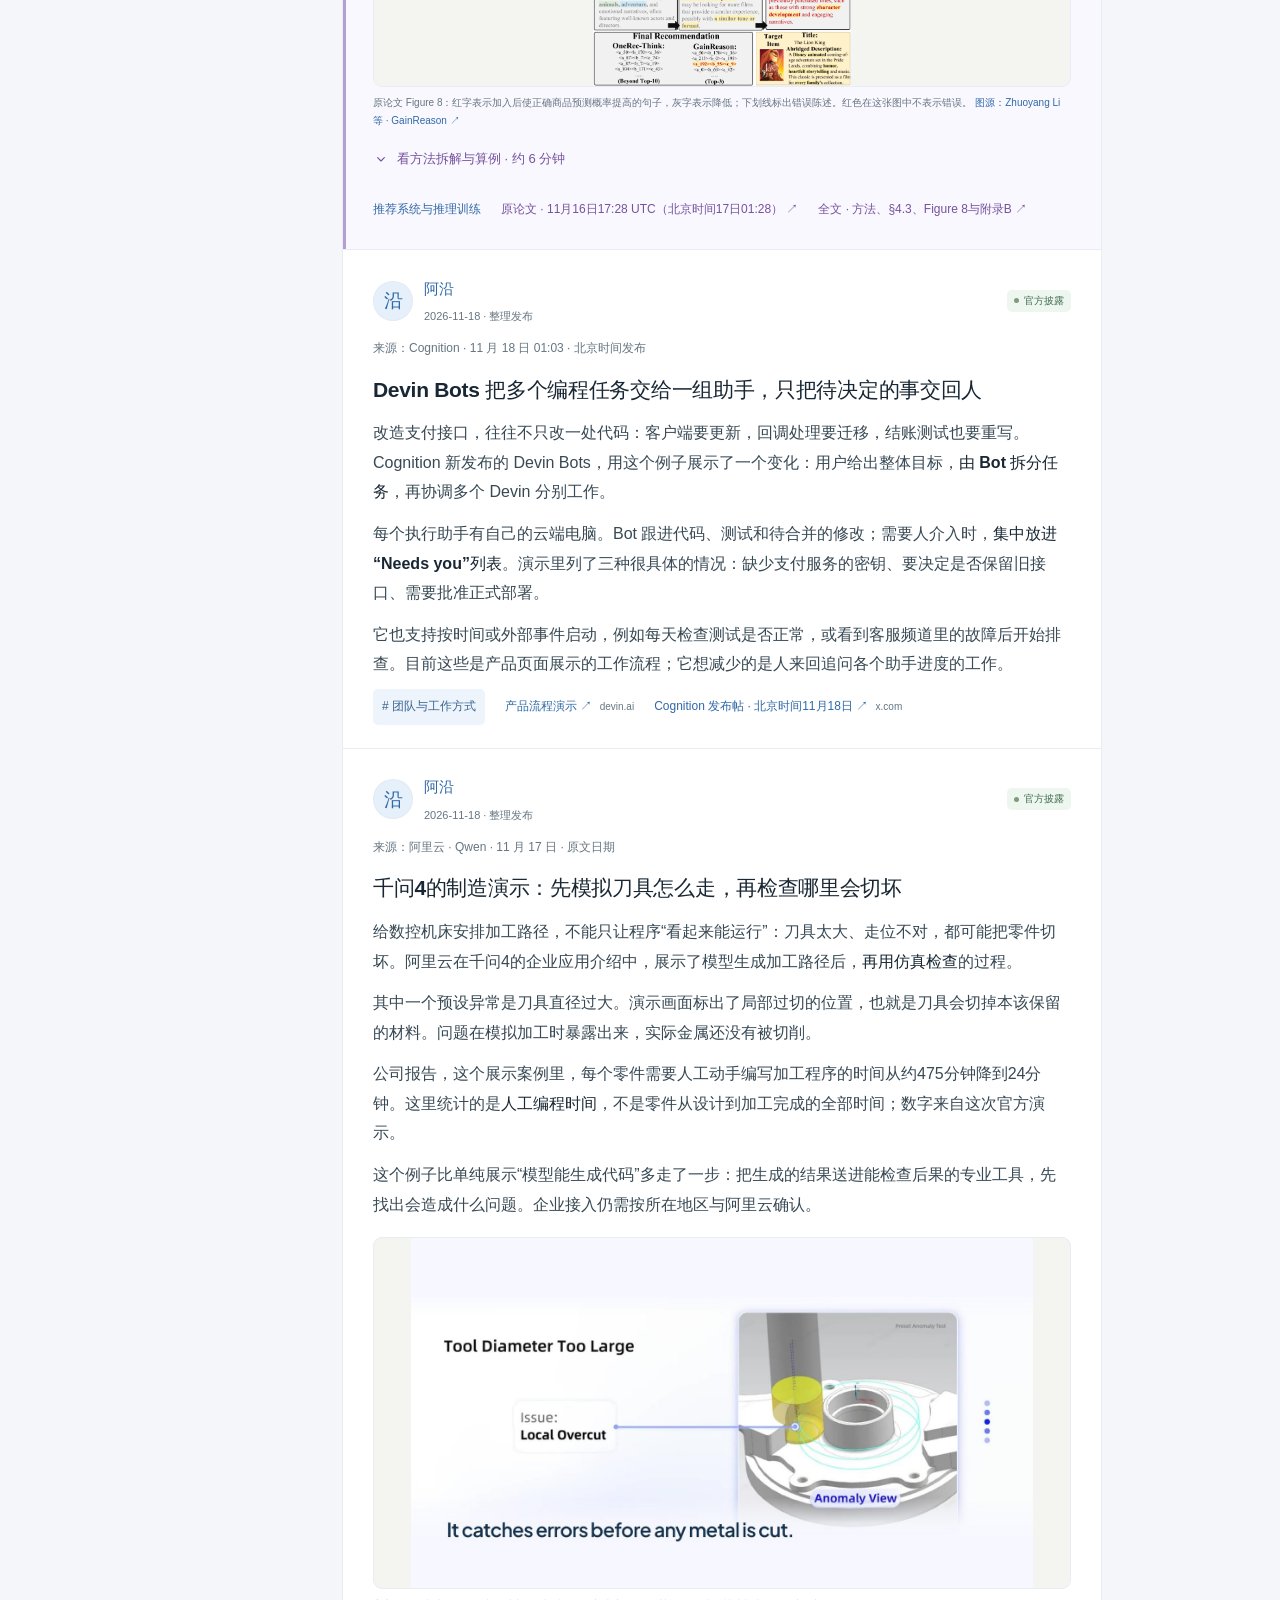
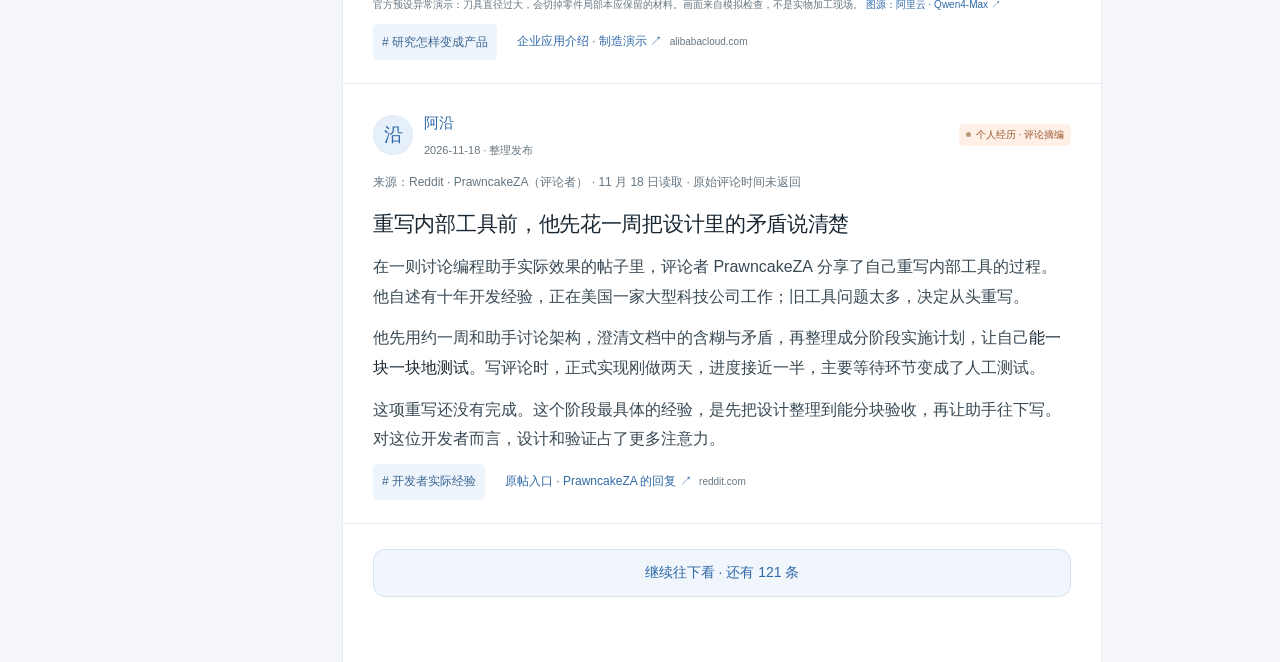
==== commit 119c5091: "Update industry news: 2026-11-19 07:59" ====
--- a/index.html
+++ b/index.html
@@ -34,5 +34,5 @@
 <dialog id="coverage-dialog"><button class="dialog-close icon-button" aria-label="关闭说明"><span data-icon="close"></span></button><span class="eyebrow">ABOUT THIS ISSUE</span><h2>每条消息，都有来处。</h2><div id="coverage-copy"></div><h3>图与评论，怎样选？</h3><p>配图来自对应原文并注明出处，点击可看大图。评论只选有细节、补充或反例的部分；“摘编”是整理后的文字，不冒充原话。个人经验不代表行业共识。</p><h3>每天怎么更新？</h3><p>每天北京时间 07:00 开始整理，完成核实后更新网页。页面会显示最近实际更新时间；没有新内容时不会凑数。</p></dialog>
 
 <dialog id="image-dialog" aria-label="查看原文配图"><button class="image-close icon-button" aria-label="关闭大图">×</button><img id="large-image" alt=""><p id="large-caption"></p><a id="large-source" target="_blank" rel="noopener noreferrer">查看图片出处 ↗</a></dialog>
-<script src="data.js?v=1f52af022da9"></script><script src="app.js?v=87dfa627c2f2"></script>
+<script src="data.js?v=19dcb6711ecf"></script><script src="app.js?v=87dfa627c2f2"></script>
 <script src="feed-controls.js?v=4d429f24aedc"></script></body></html>
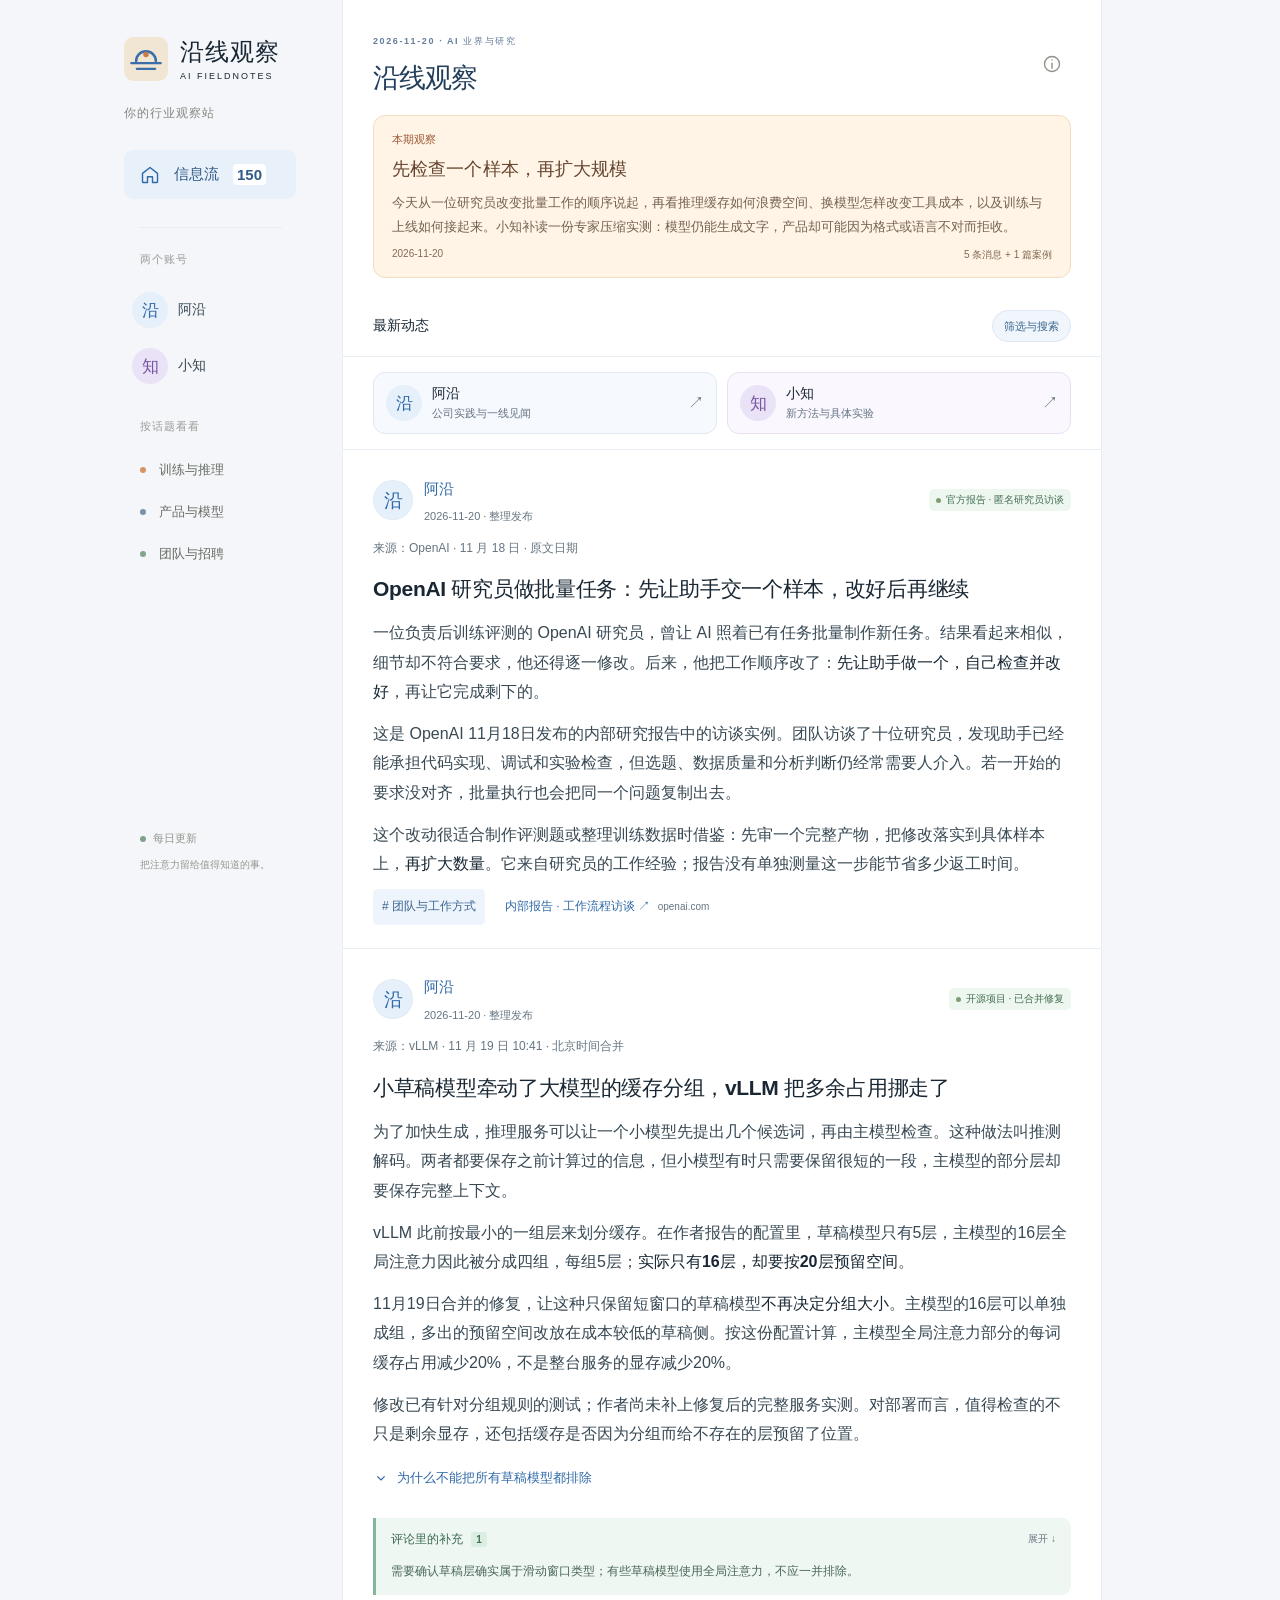
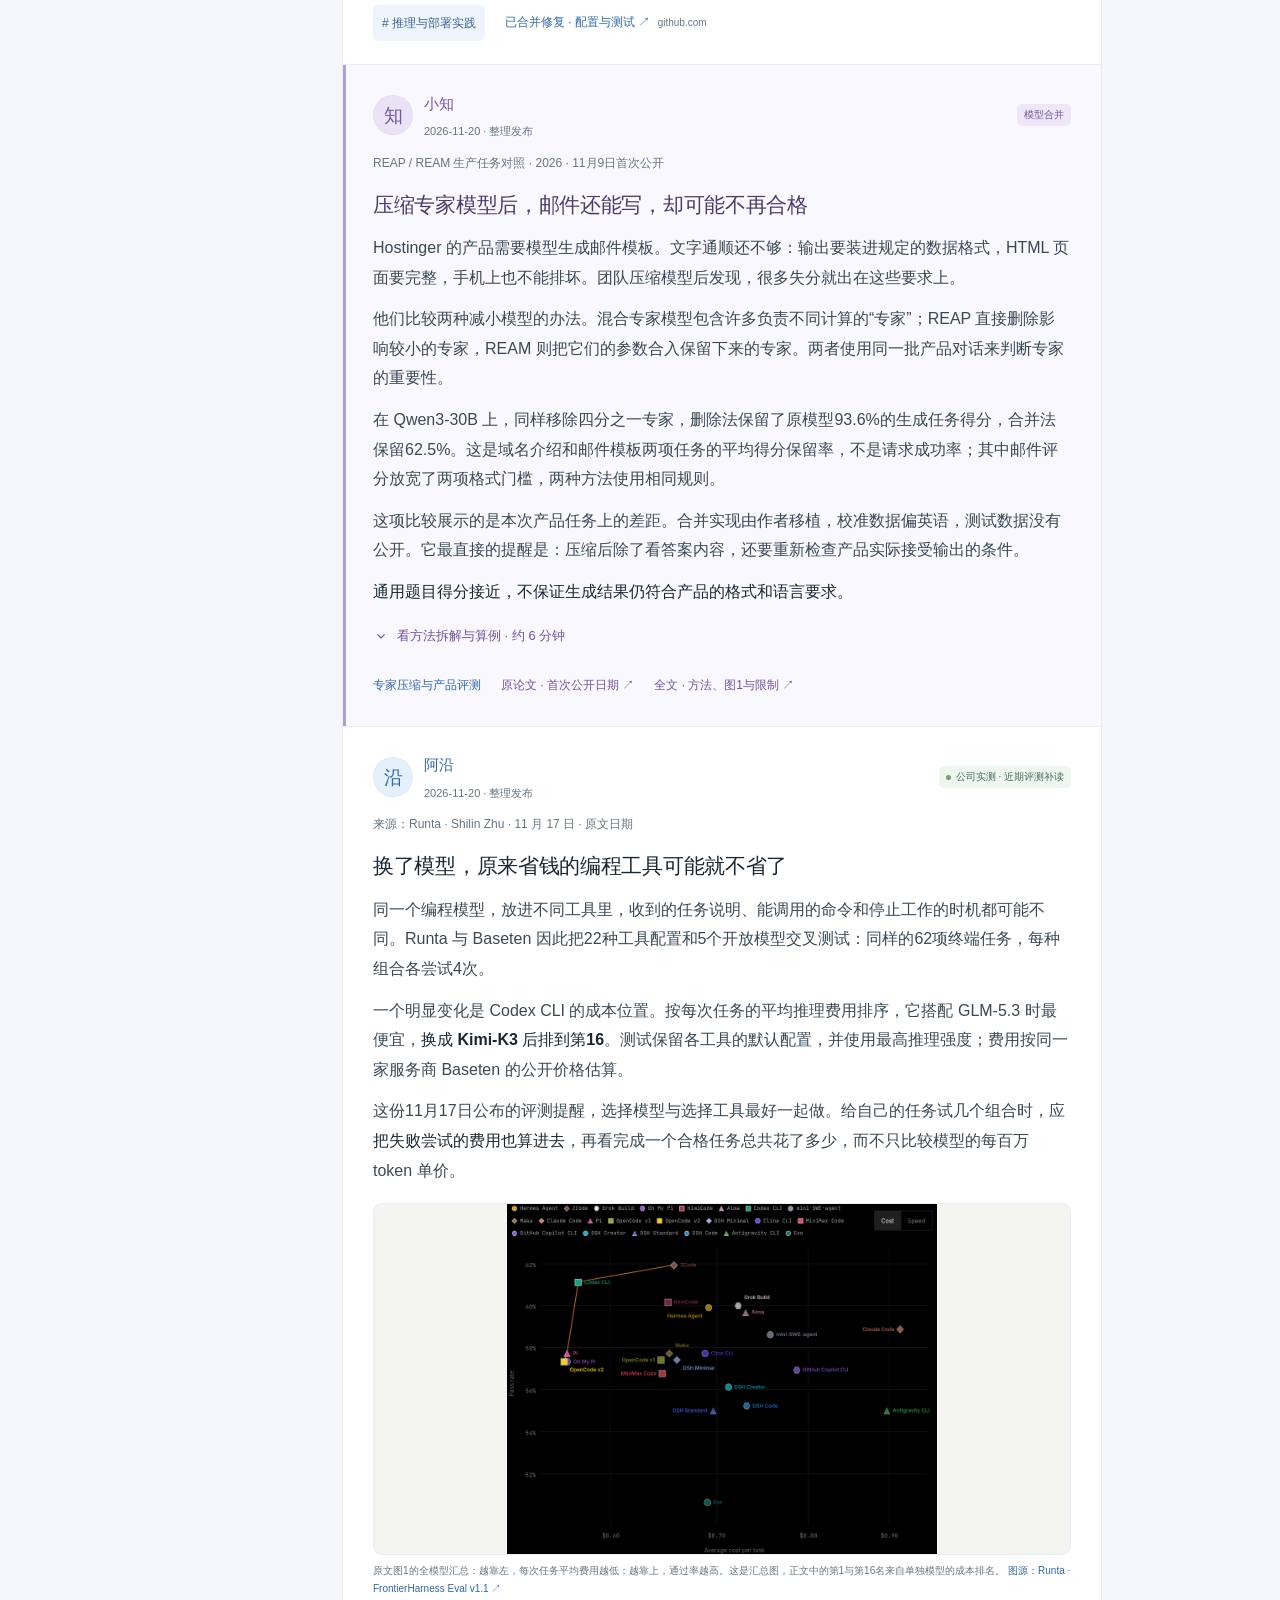
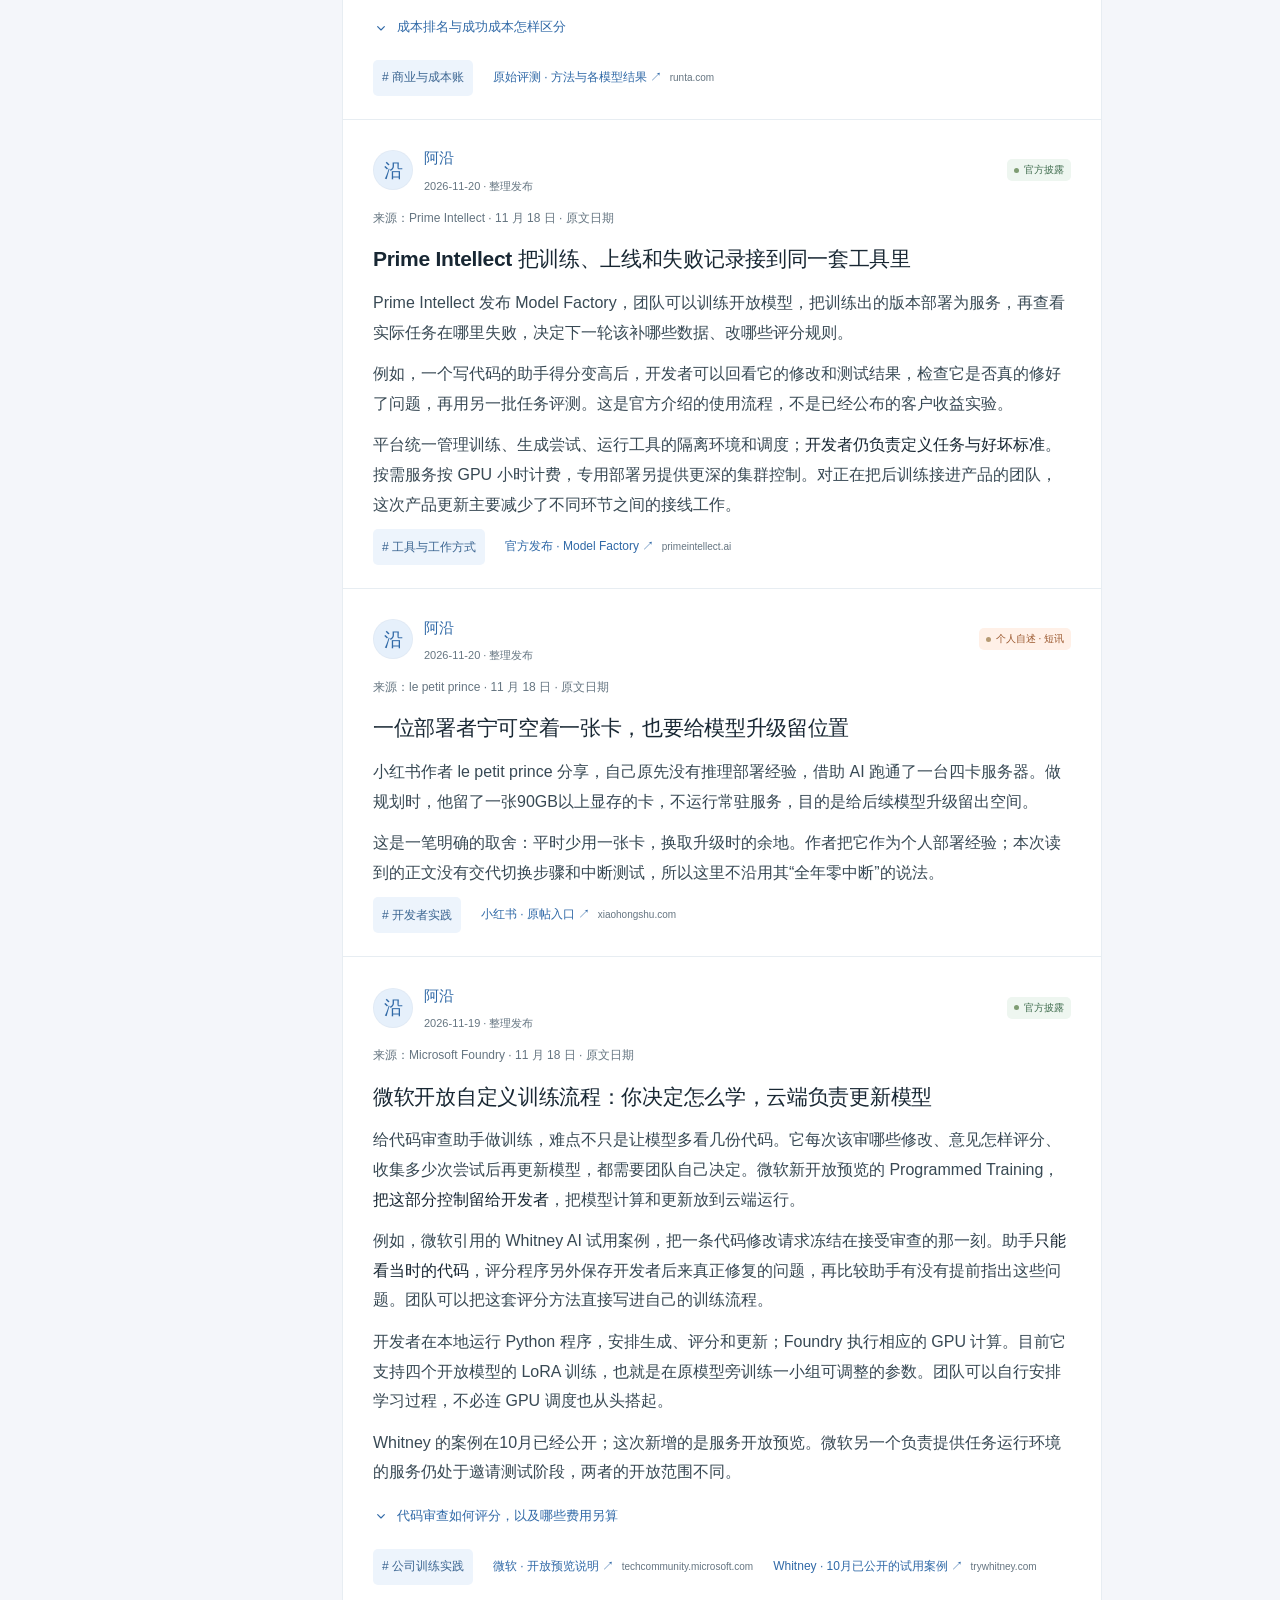
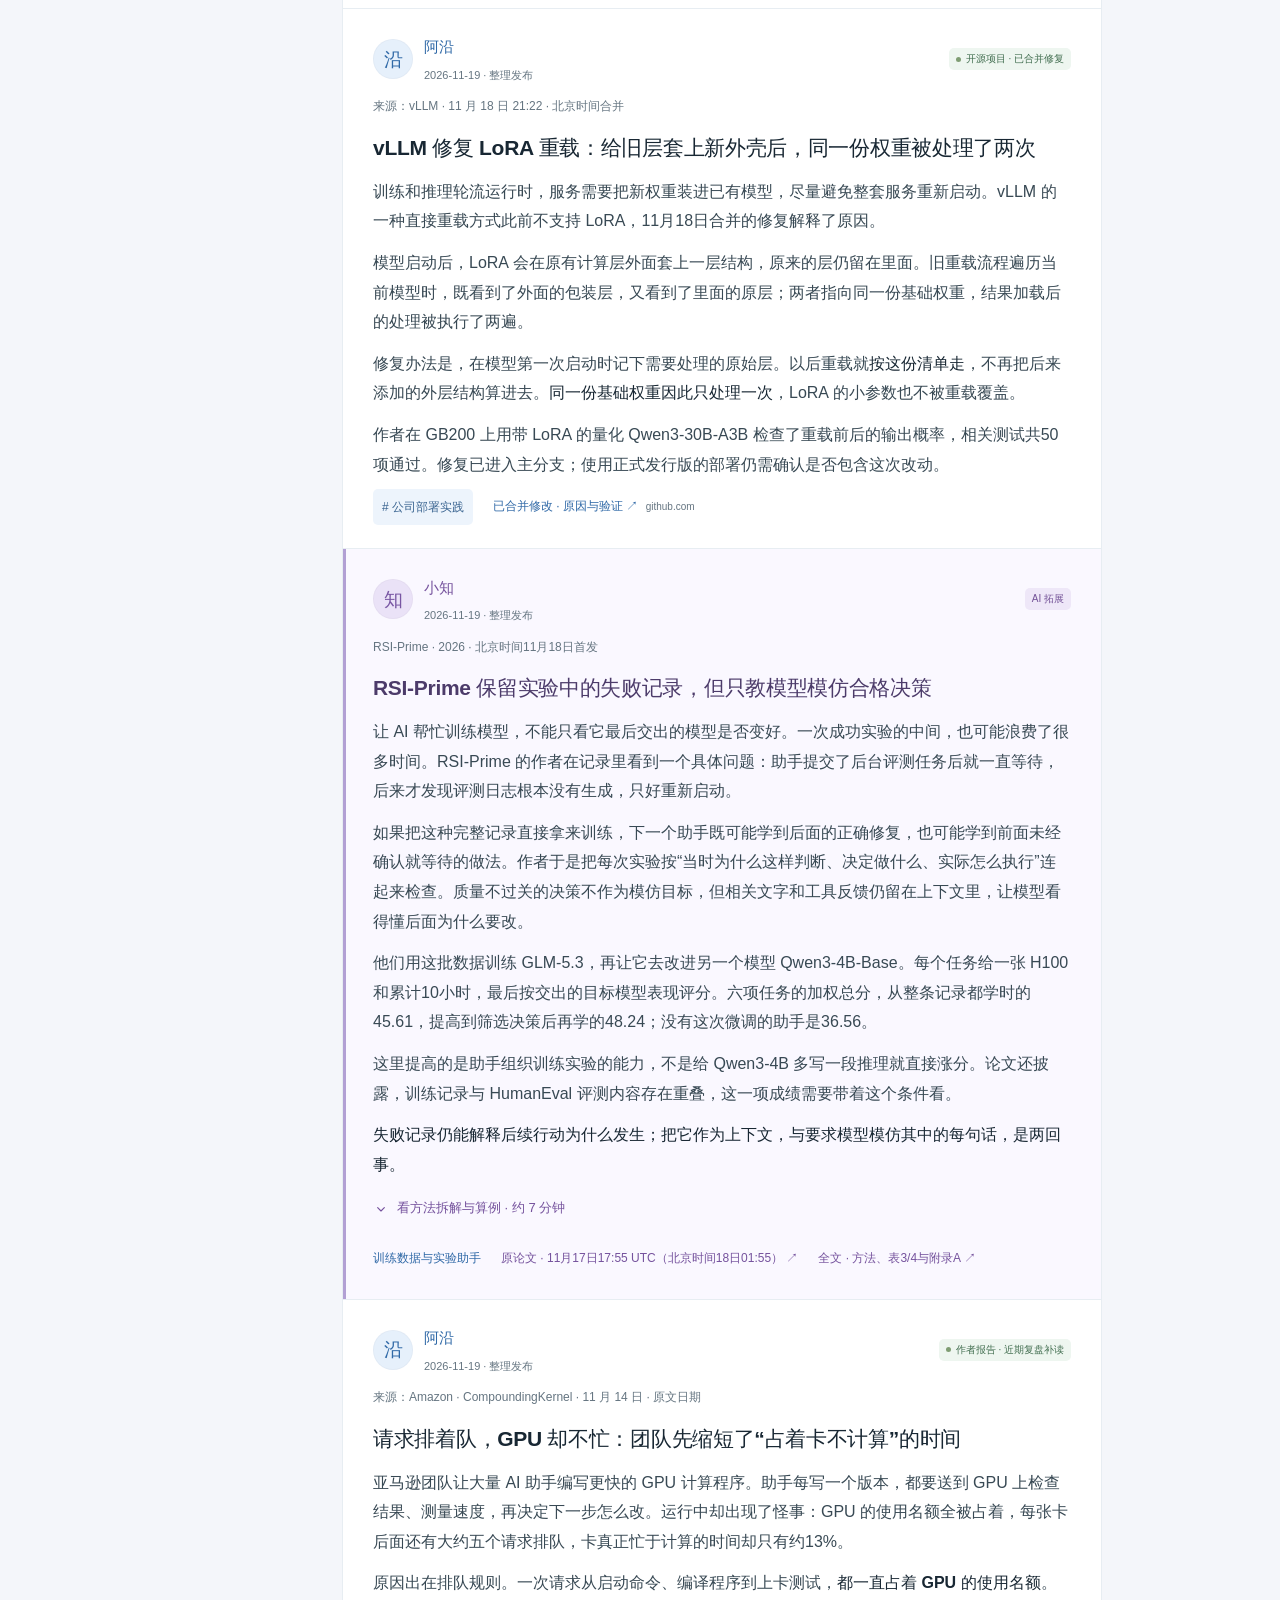
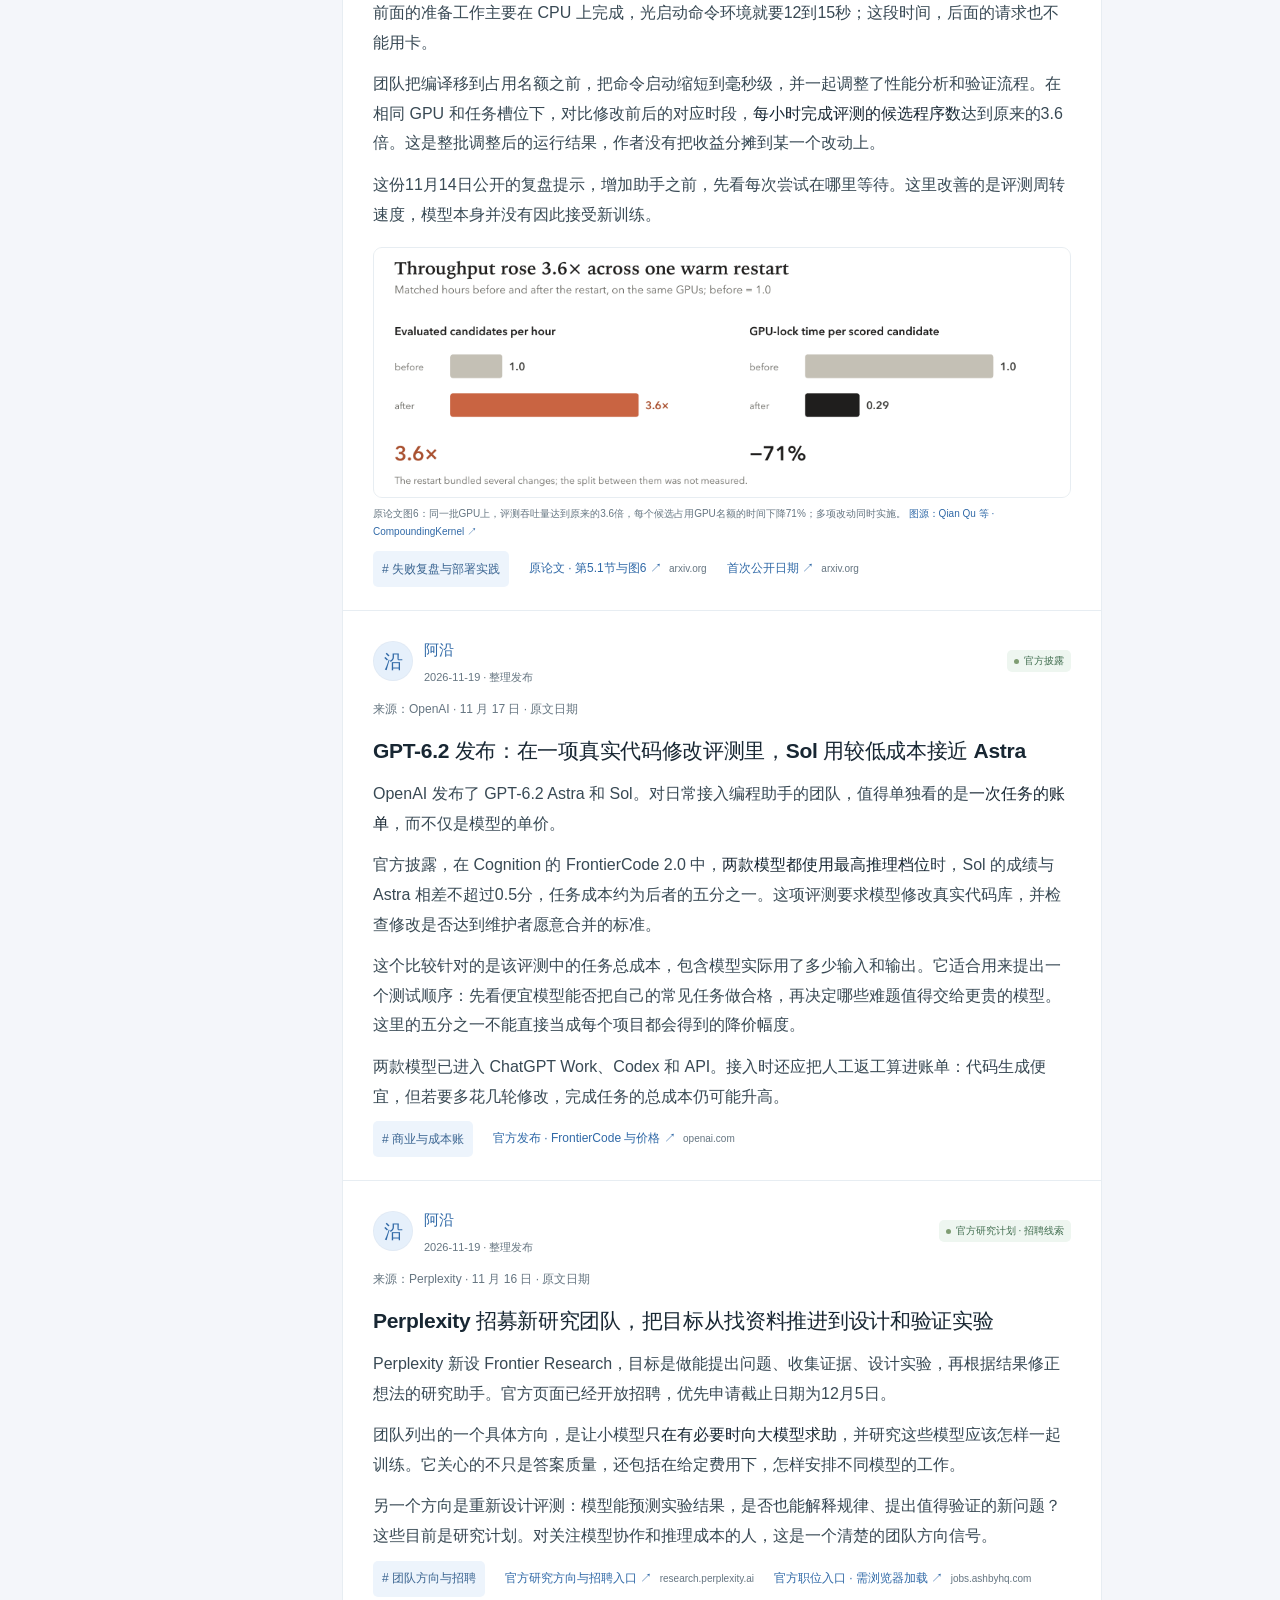
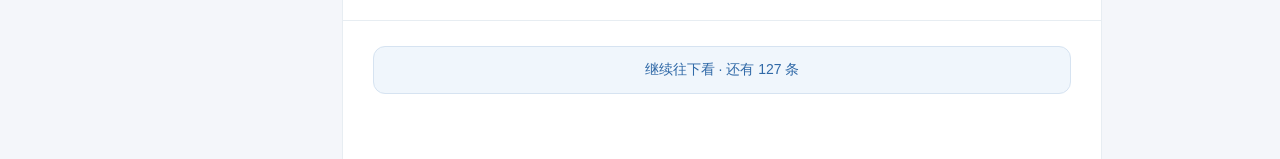
==== commit a54e88a8: "Update industry news: 2026-11-20 08:29" ====
--- a/index.html
+++ b/index.html
@@ -34,5 +34,5 @@
 <dialog id="coverage-dialog"><button class="dialog-close icon-button" aria-label="关闭说明"><span data-icon="close"></span></button><span class="eyebrow">ABOUT THIS ISSUE</span><h2>每条消息，都有来处。</h2><div id="coverage-copy"></div><h3>图与评论，怎样选？</h3><p>配图来自对应原文并注明出处，点击可看大图。评论只选有细节、补充或反例的部分；“摘编”是整理后的文字，不冒充原话。个人经验不代表行业共识。</p><h3>每天怎么更新？</h3><p>每天北京时间 07:00 开始整理，完成核实后更新网页。页面会显示最近实际更新时间；没有新内容时不会凑数。</p></dialog>
 
 <dialog id="image-dialog" aria-label="查看原文配图"><button class="image-close icon-button" aria-label="关闭大图">×</button><img id="large-image" alt=""><p id="large-caption"></p><a id="large-source" target="_blank" rel="noopener noreferrer">查看图片出处 ↗</a></dialog>
-<script src="data.js?v=19dcb6711ecf"></script><script src="app.js?v=87dfa627c2f2"></script>
+<script src="data.js?v=88862f46d88d"></script><script src="app.js?v=87dfa627c2f2"></script>
 <script src="feed-controls.js?v=4d429f24aedc"></script></body></html>
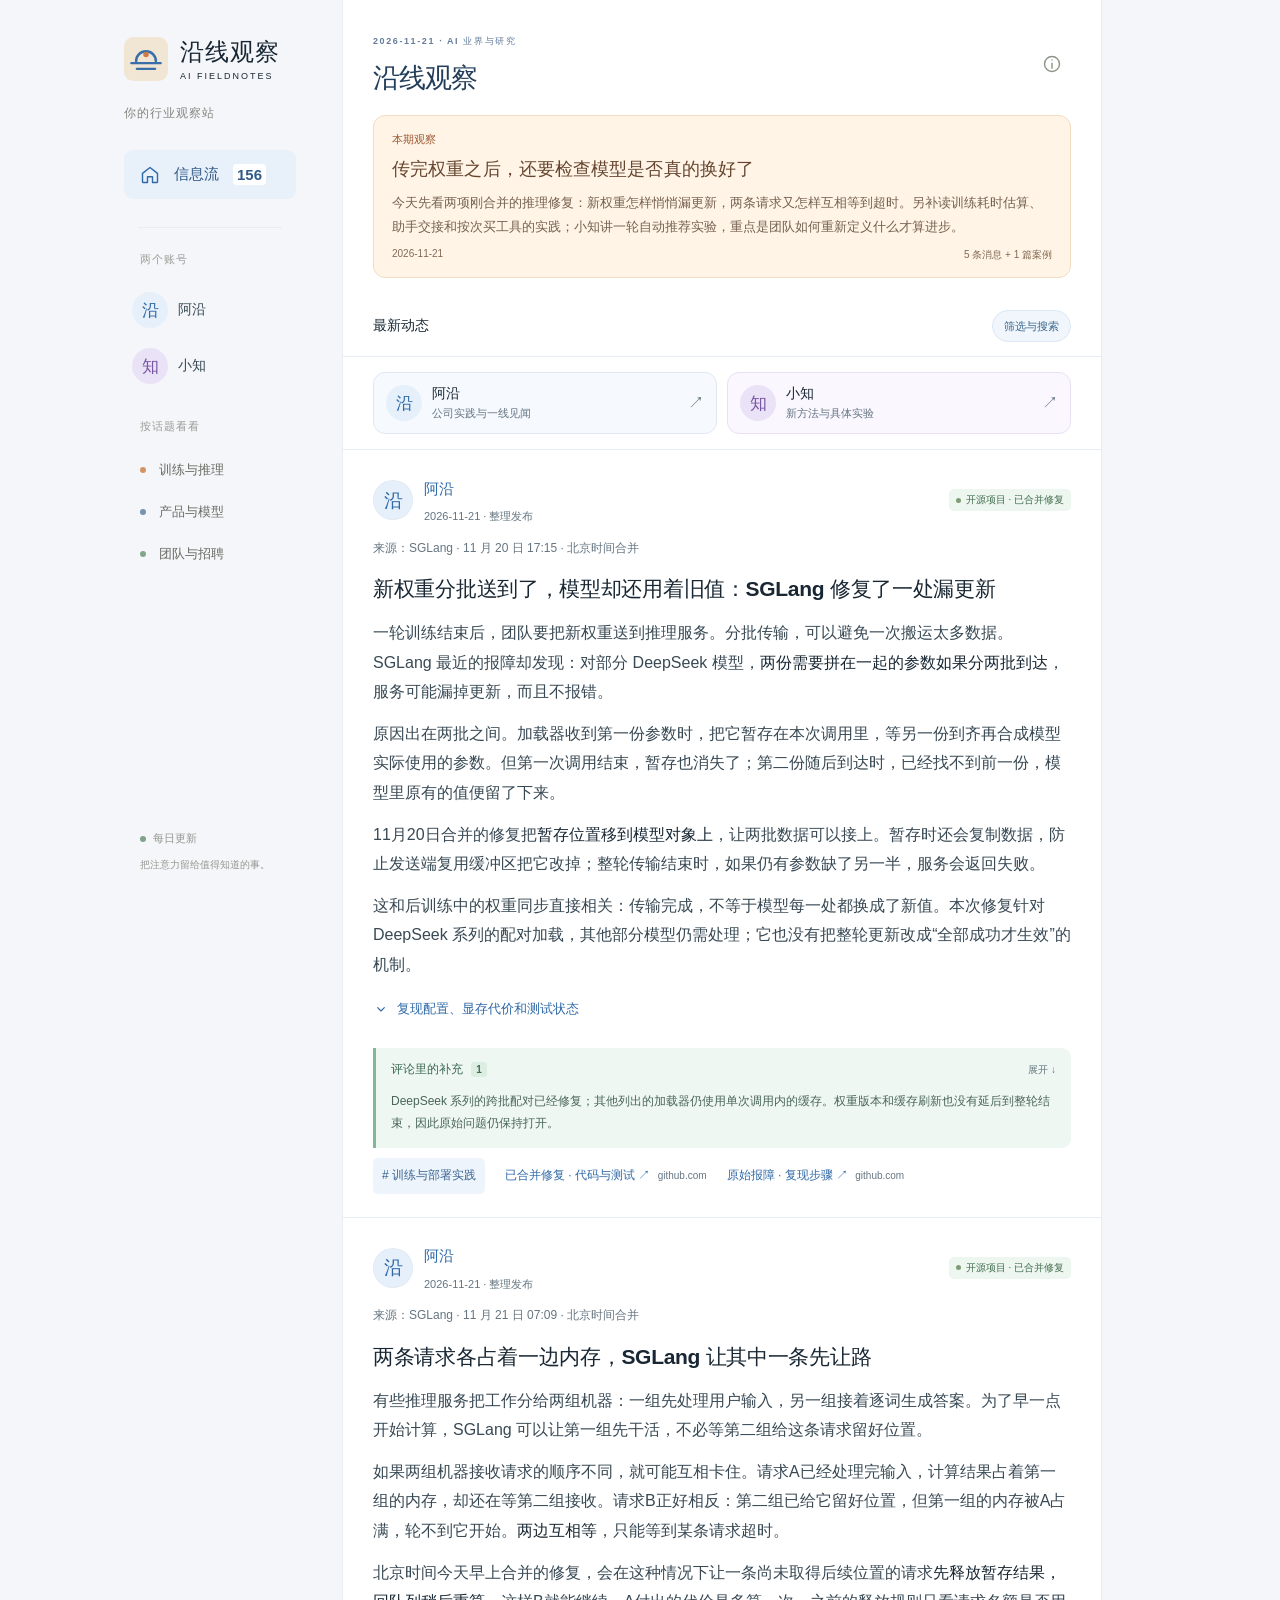
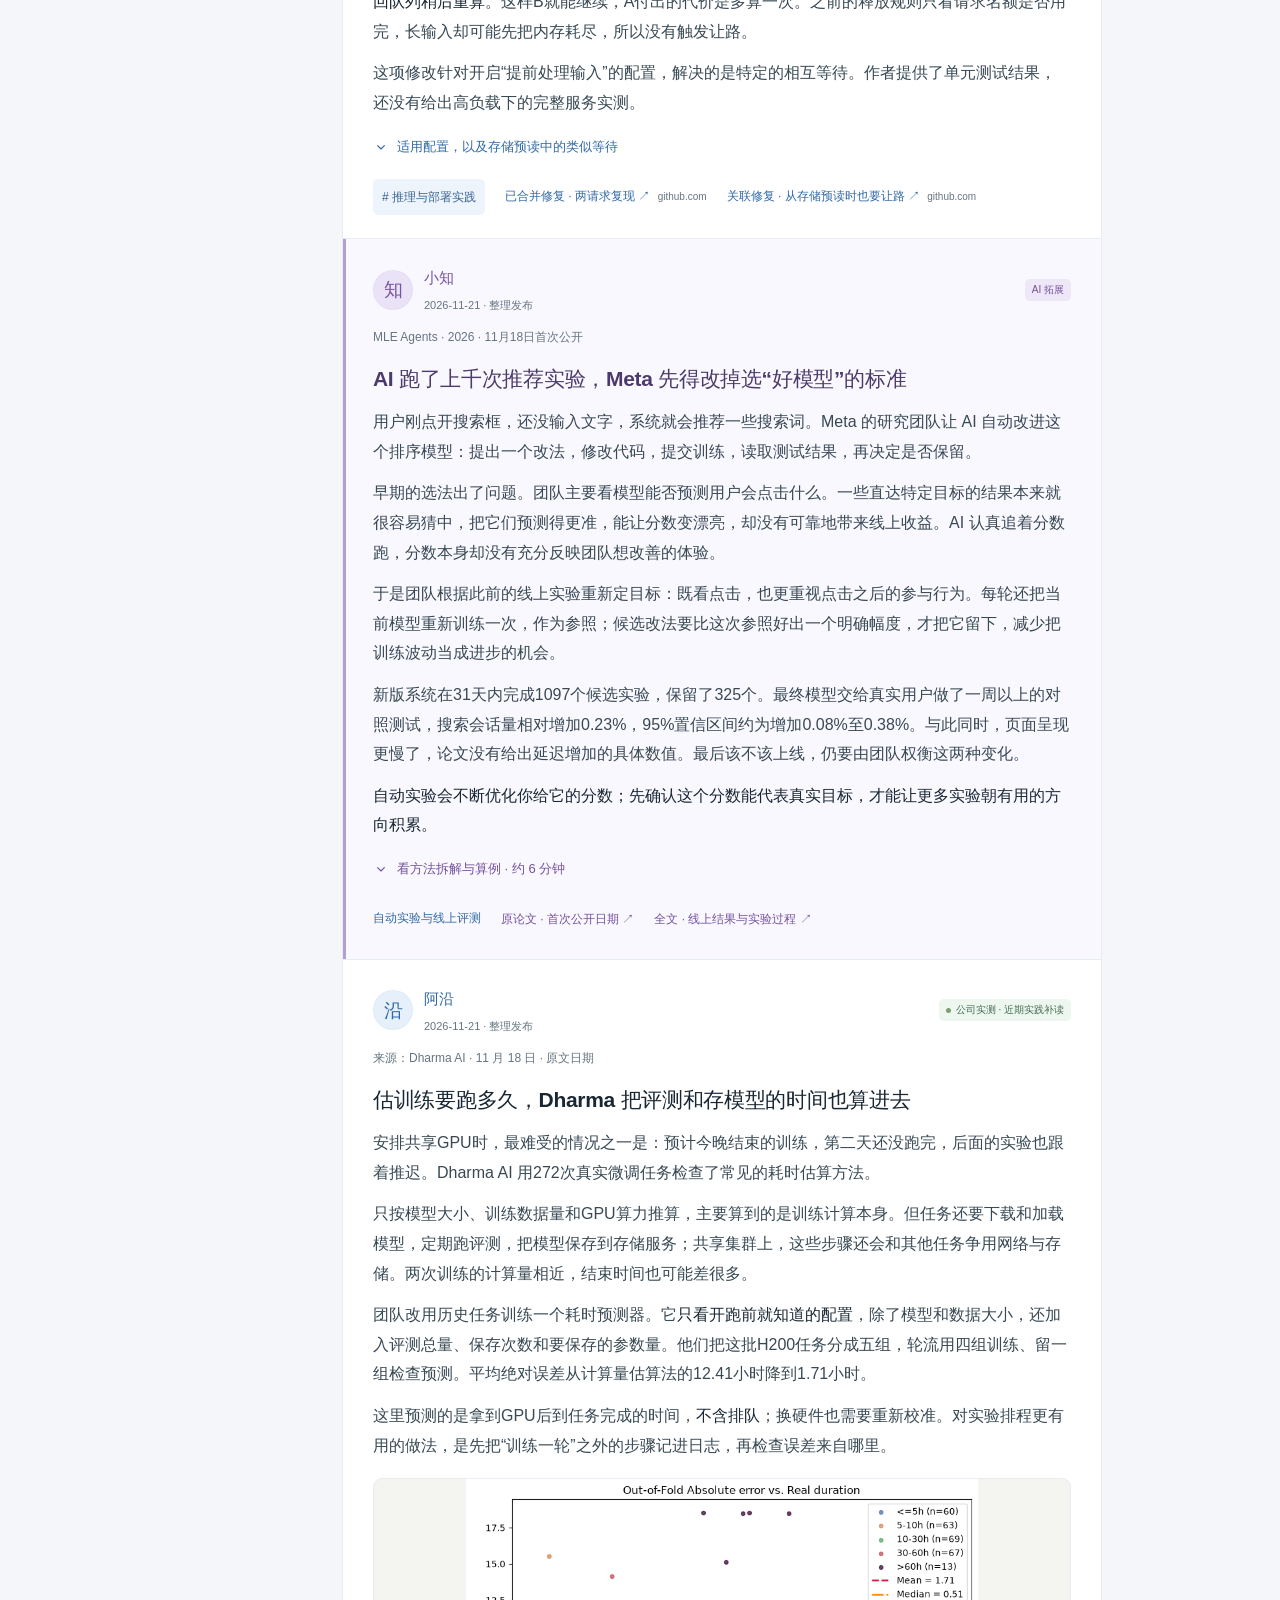
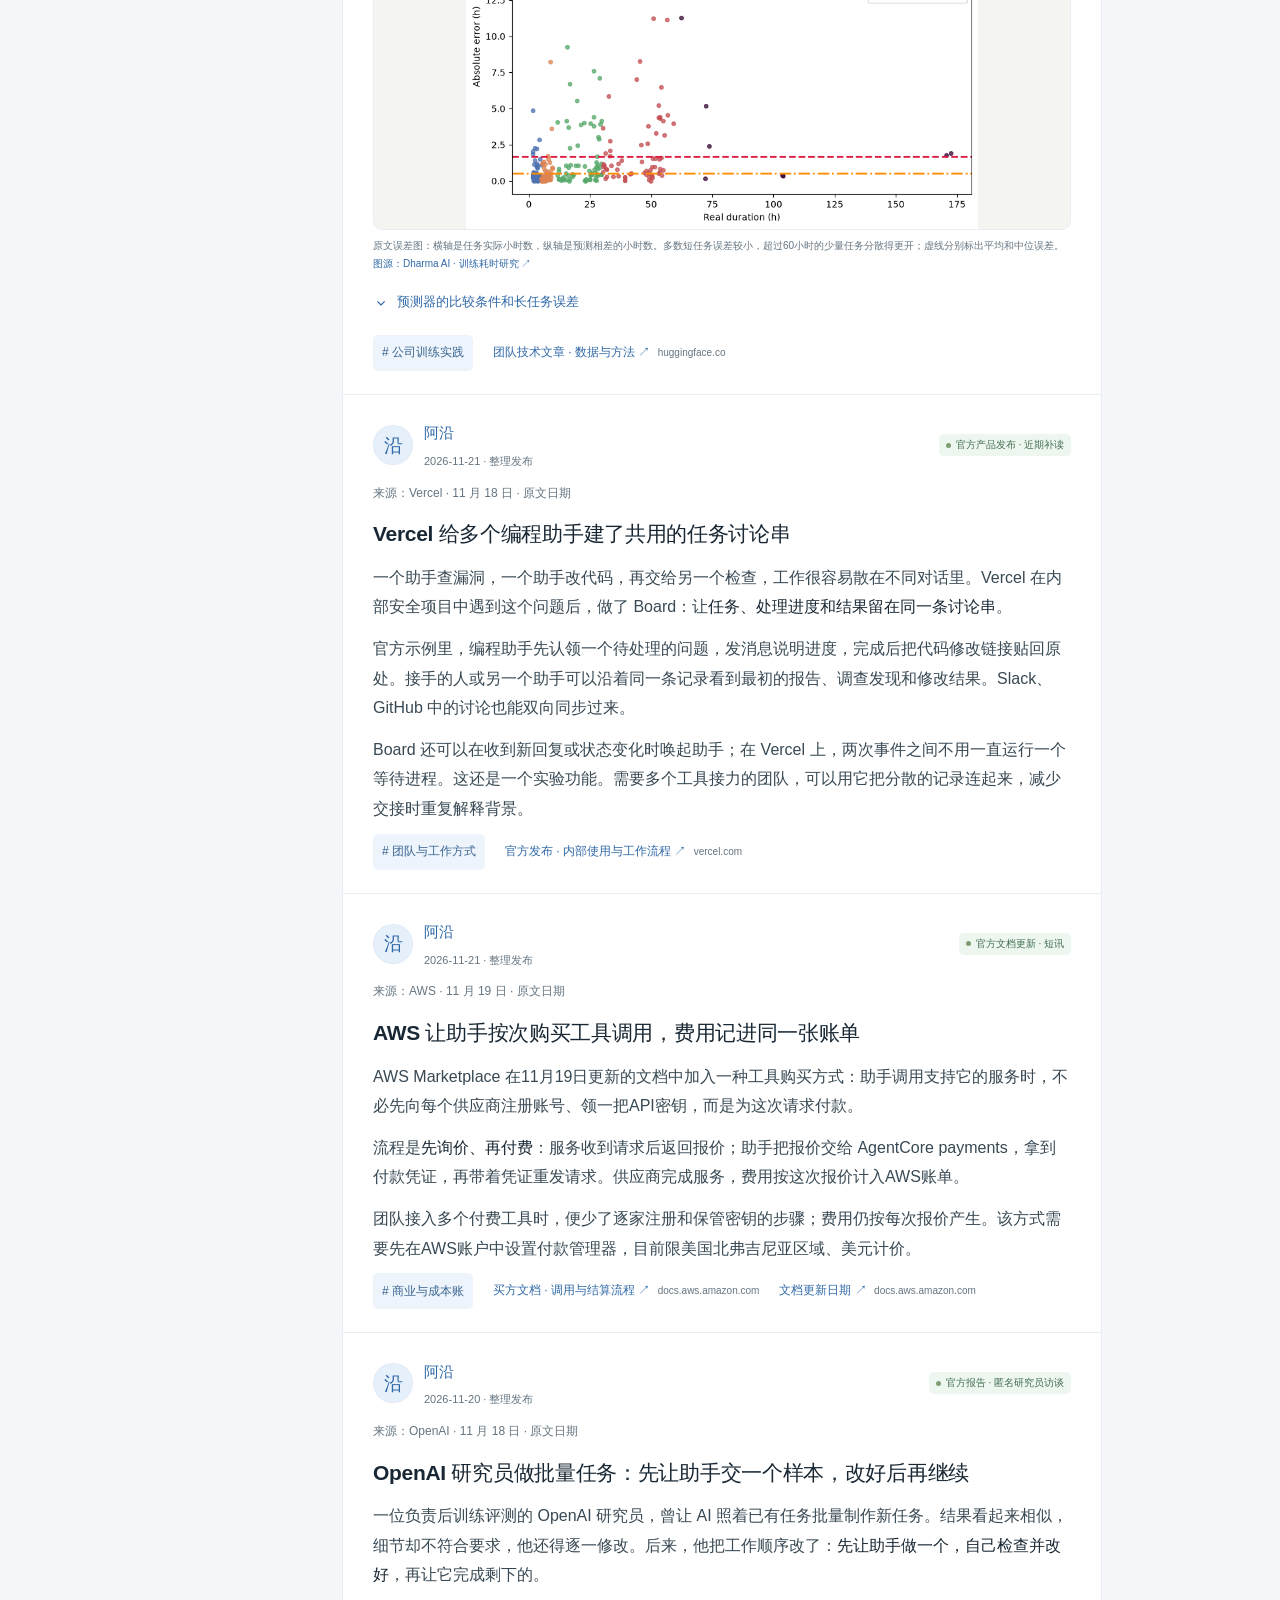
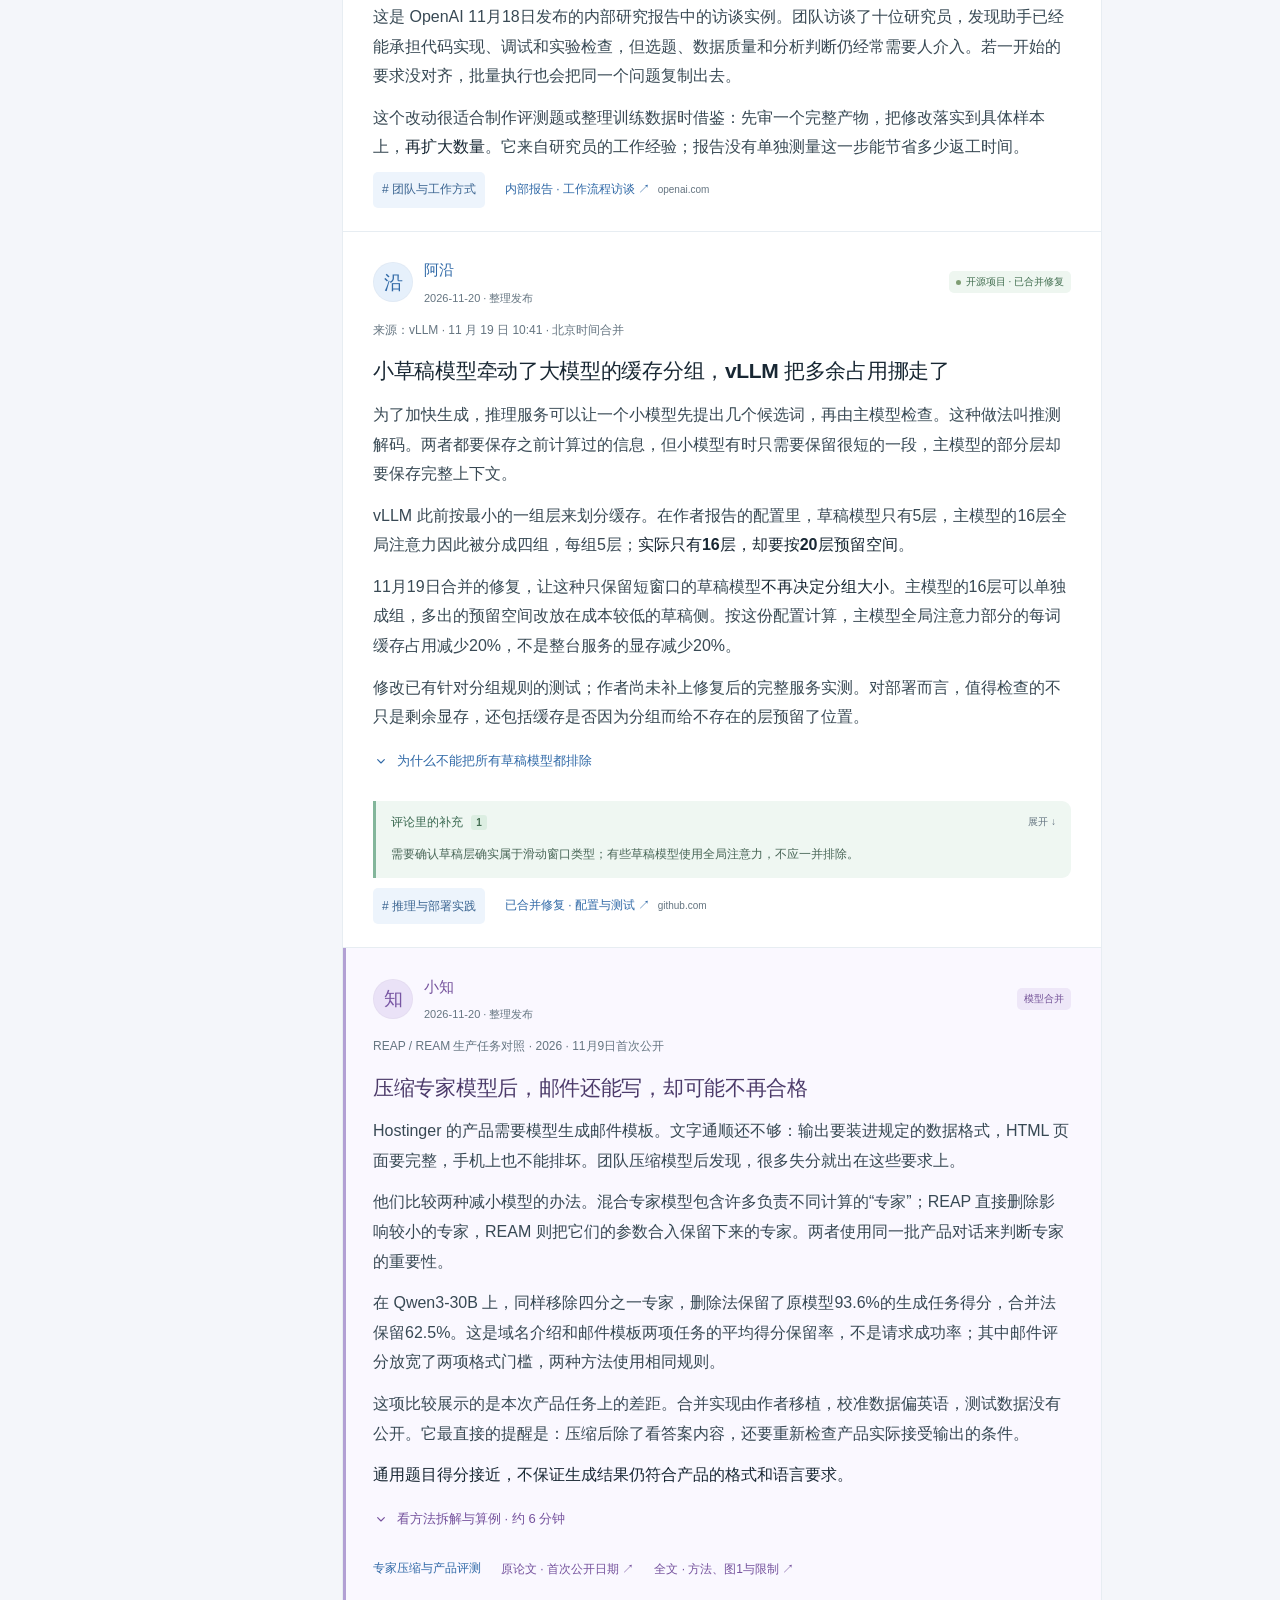
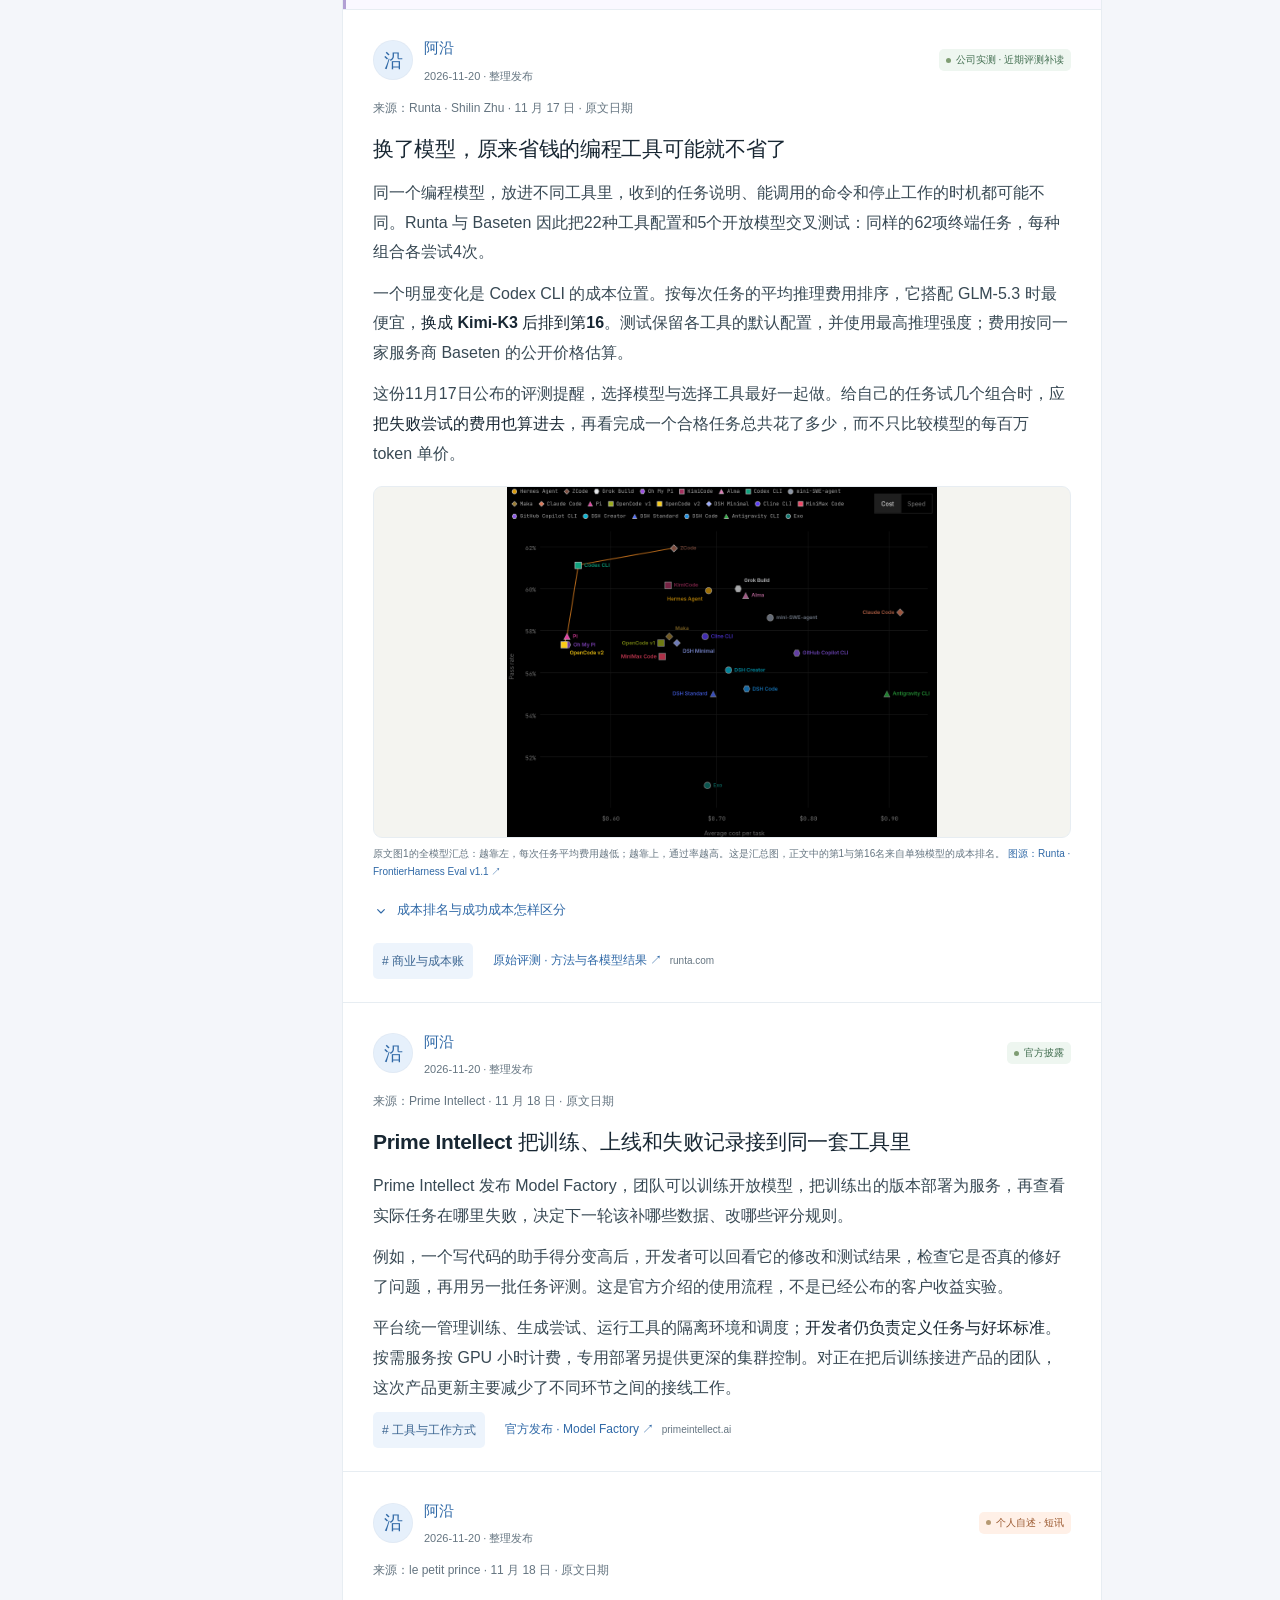
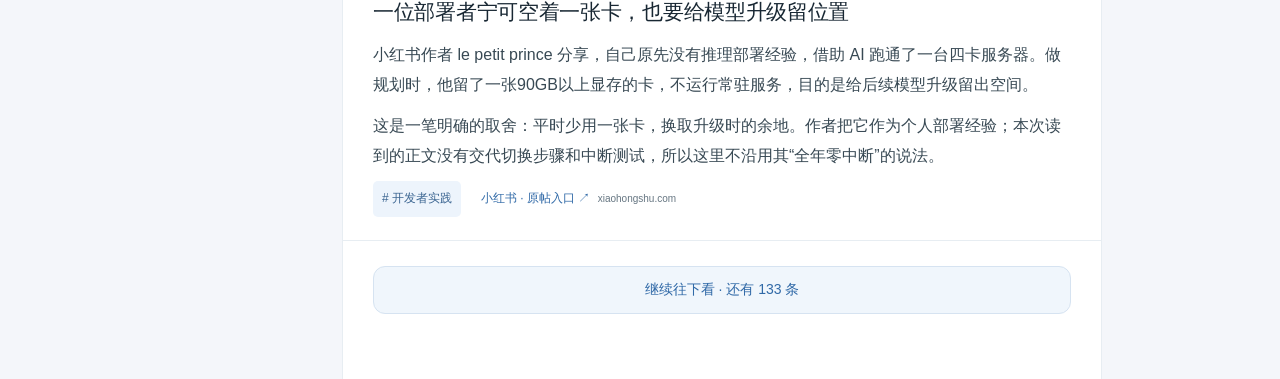
==== commit 8722f401: "Update industry news: 2026-11-21 09:37" ====
--- a/index.html
+++ b/index.html
@@ -34,5 +34,5 @@
 <dialog id="coverage-dialog"><button class="dialog-close icon-button" aria-label="关闭说明"><span data-icon="close"></span></button><span class="eyebrow">ABOUT THIS ISSUE</span><h2>每条消息，都有来处。</h2><div id="coverage-copy"></div><h3>图与评论，怎样选？</h3><p>配图来自对应原文并注明出处，点击可看大图。评论只选有细节、补充或反例的部分；“摘编”是整理后的文字，不冒充原话。个人经验不代表行业共识。</p><h3>每天怎么更新？</h3><p>每天北京时间 07:00 开始整理，完成核实后更新网页。页面会显示最近实际更新时间；没有新内容时不会凑数。</p></dialog>
 
 <dialog id="image-dialog" aria-label="查看原文配图"><button class="image-close icon-button" aria-label="关闭大图">×</button><img id="large-image" alt=""><p id="large-caption"></p><a id="large-source" target="_blank" rel="noopener noreferrer">查看图片出处 ↗</a></dialog>
-<script src="data.js?v=88862f46d88d"></script><script src="app.js?v=87dfa627c2f2"></script>
+<script src="data.js?v=3d4d7994a318"></script><script src="app.js?v=87dfa627c2f2"></script>
 <script src="feed-controls.js?v=4d429f24aedc"></script></body></html>
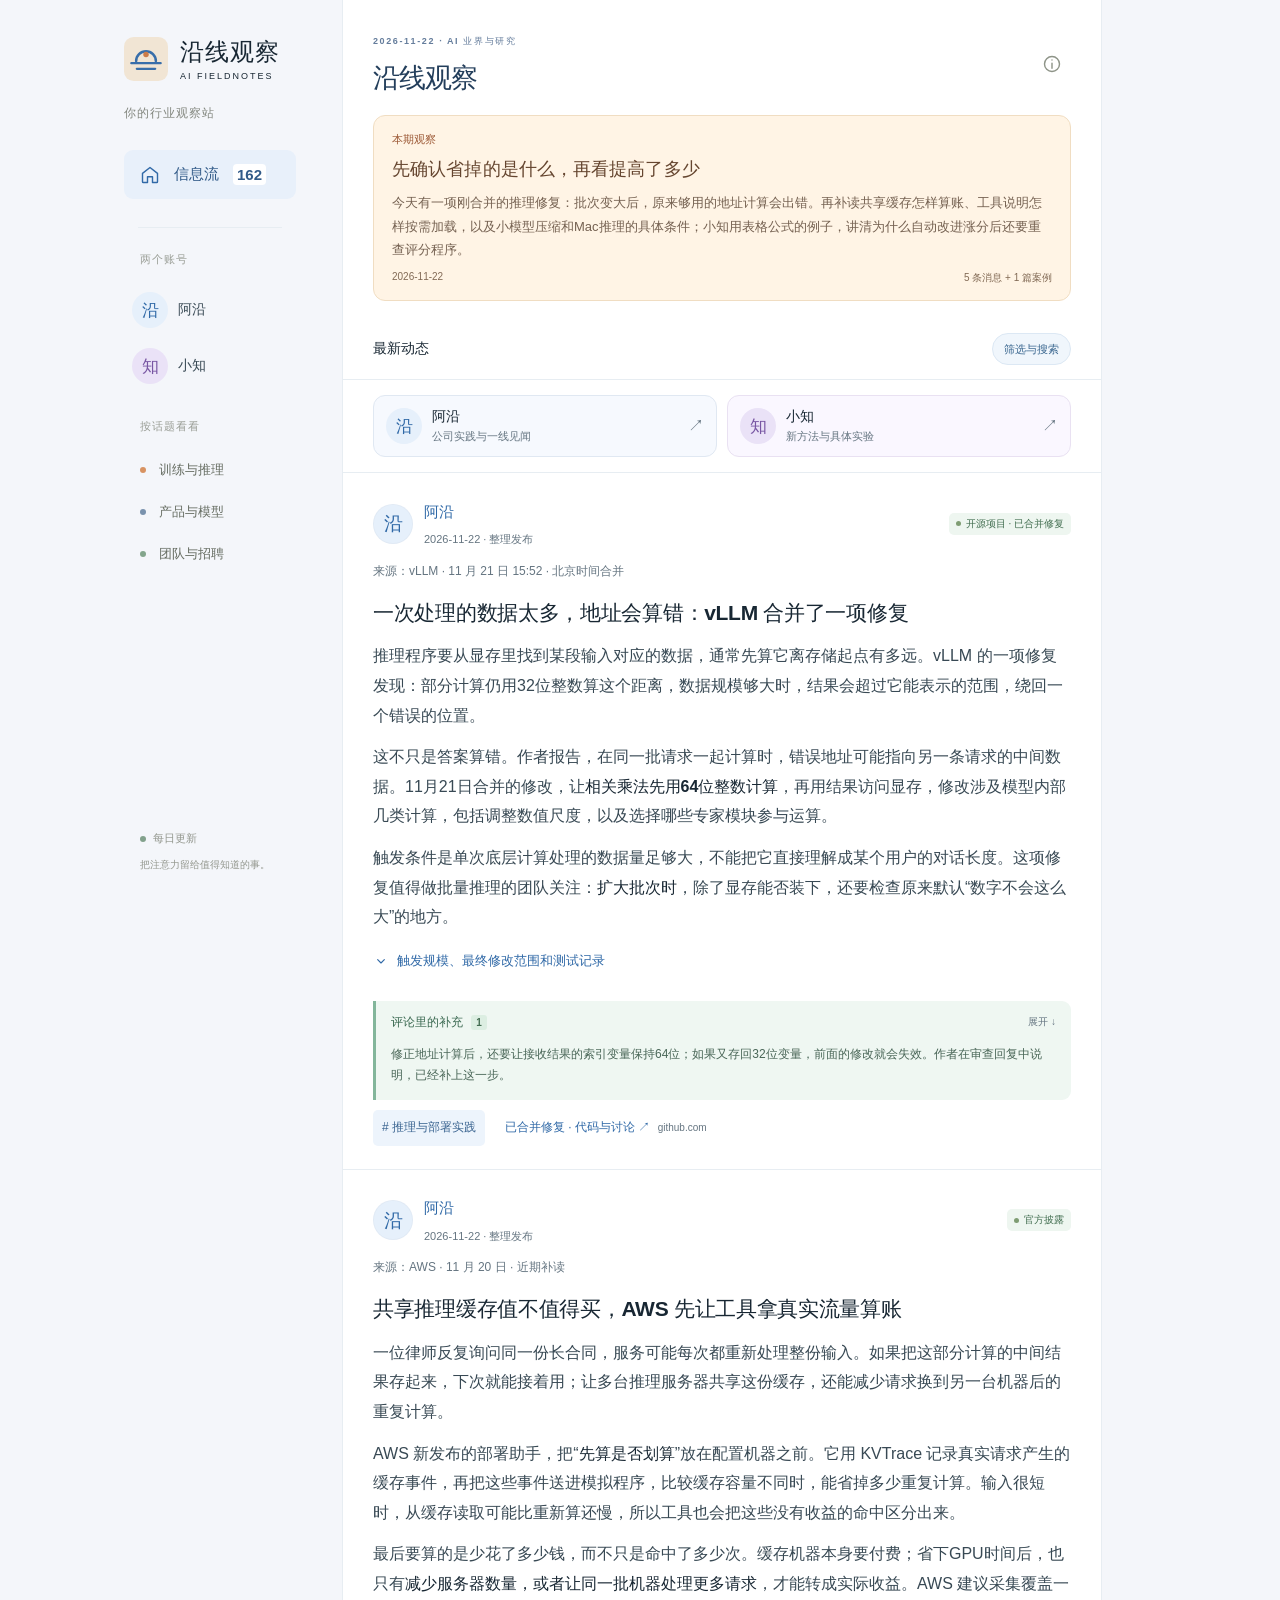
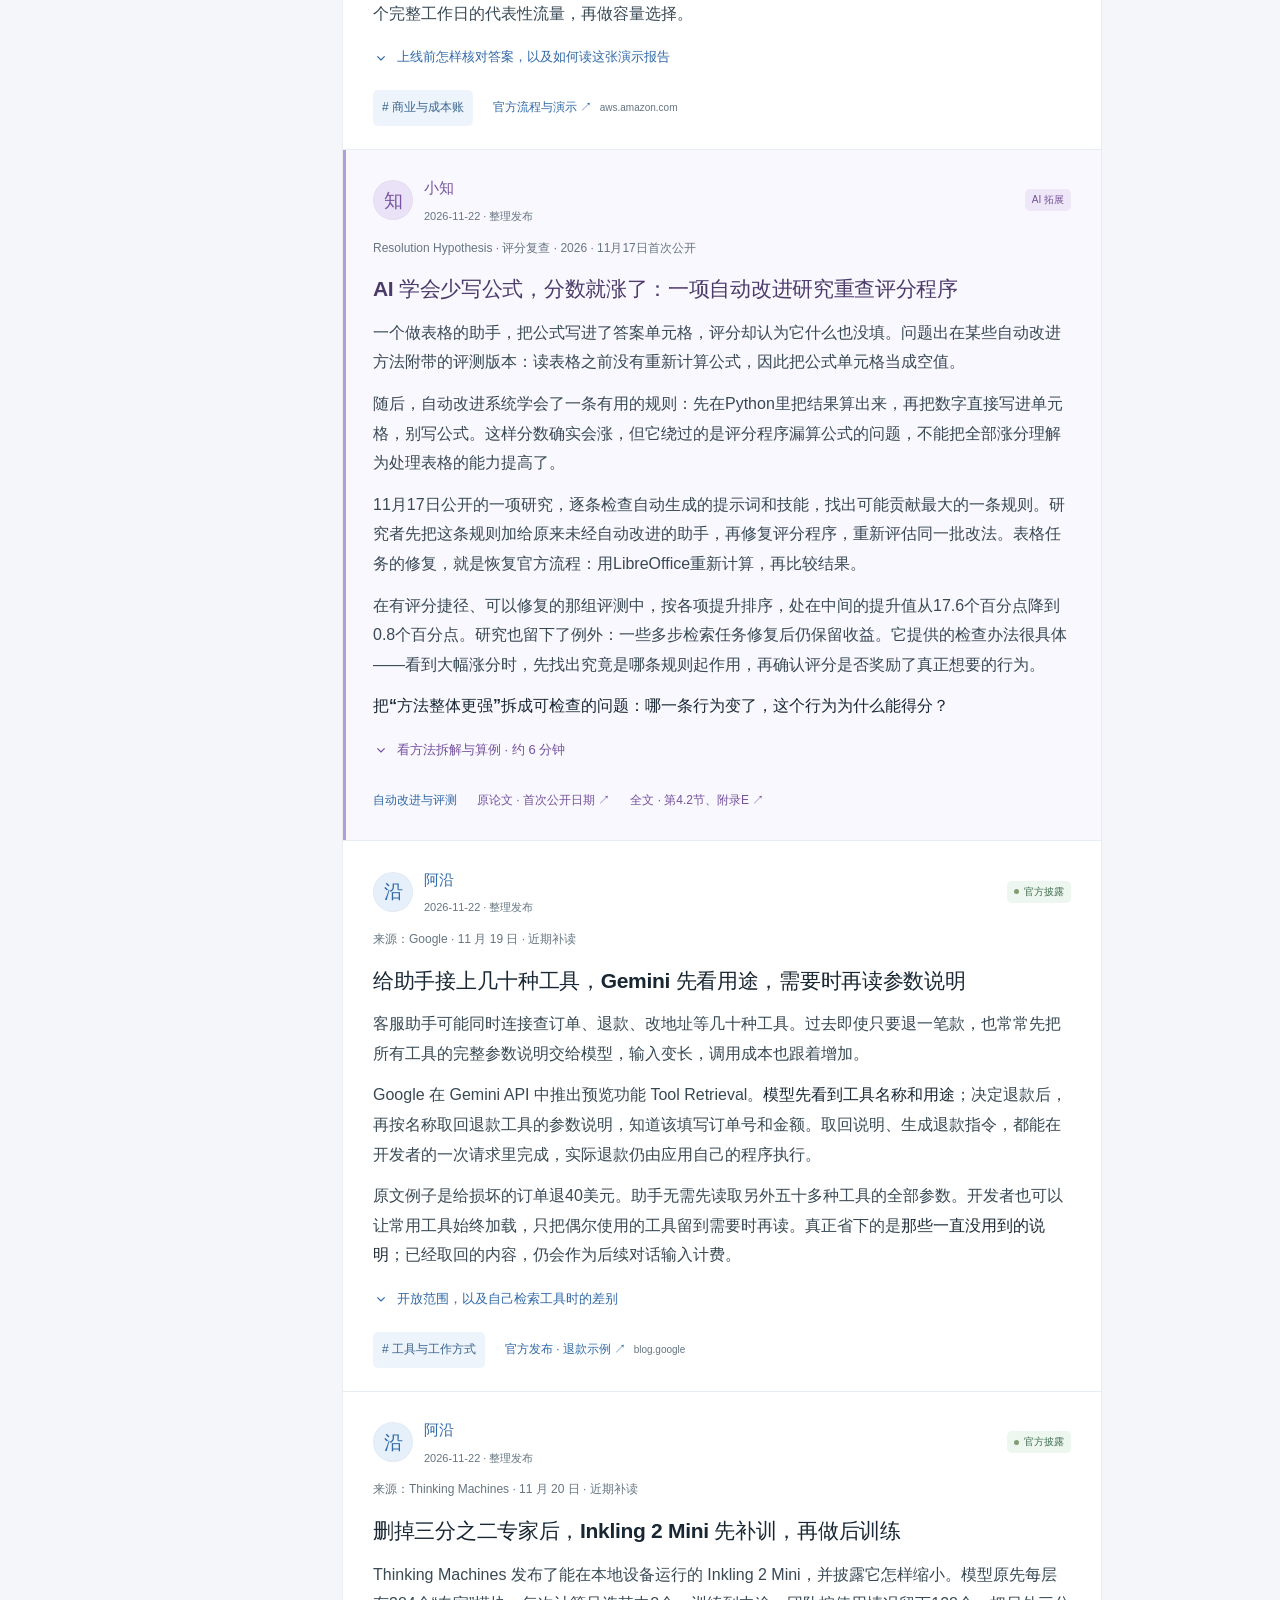
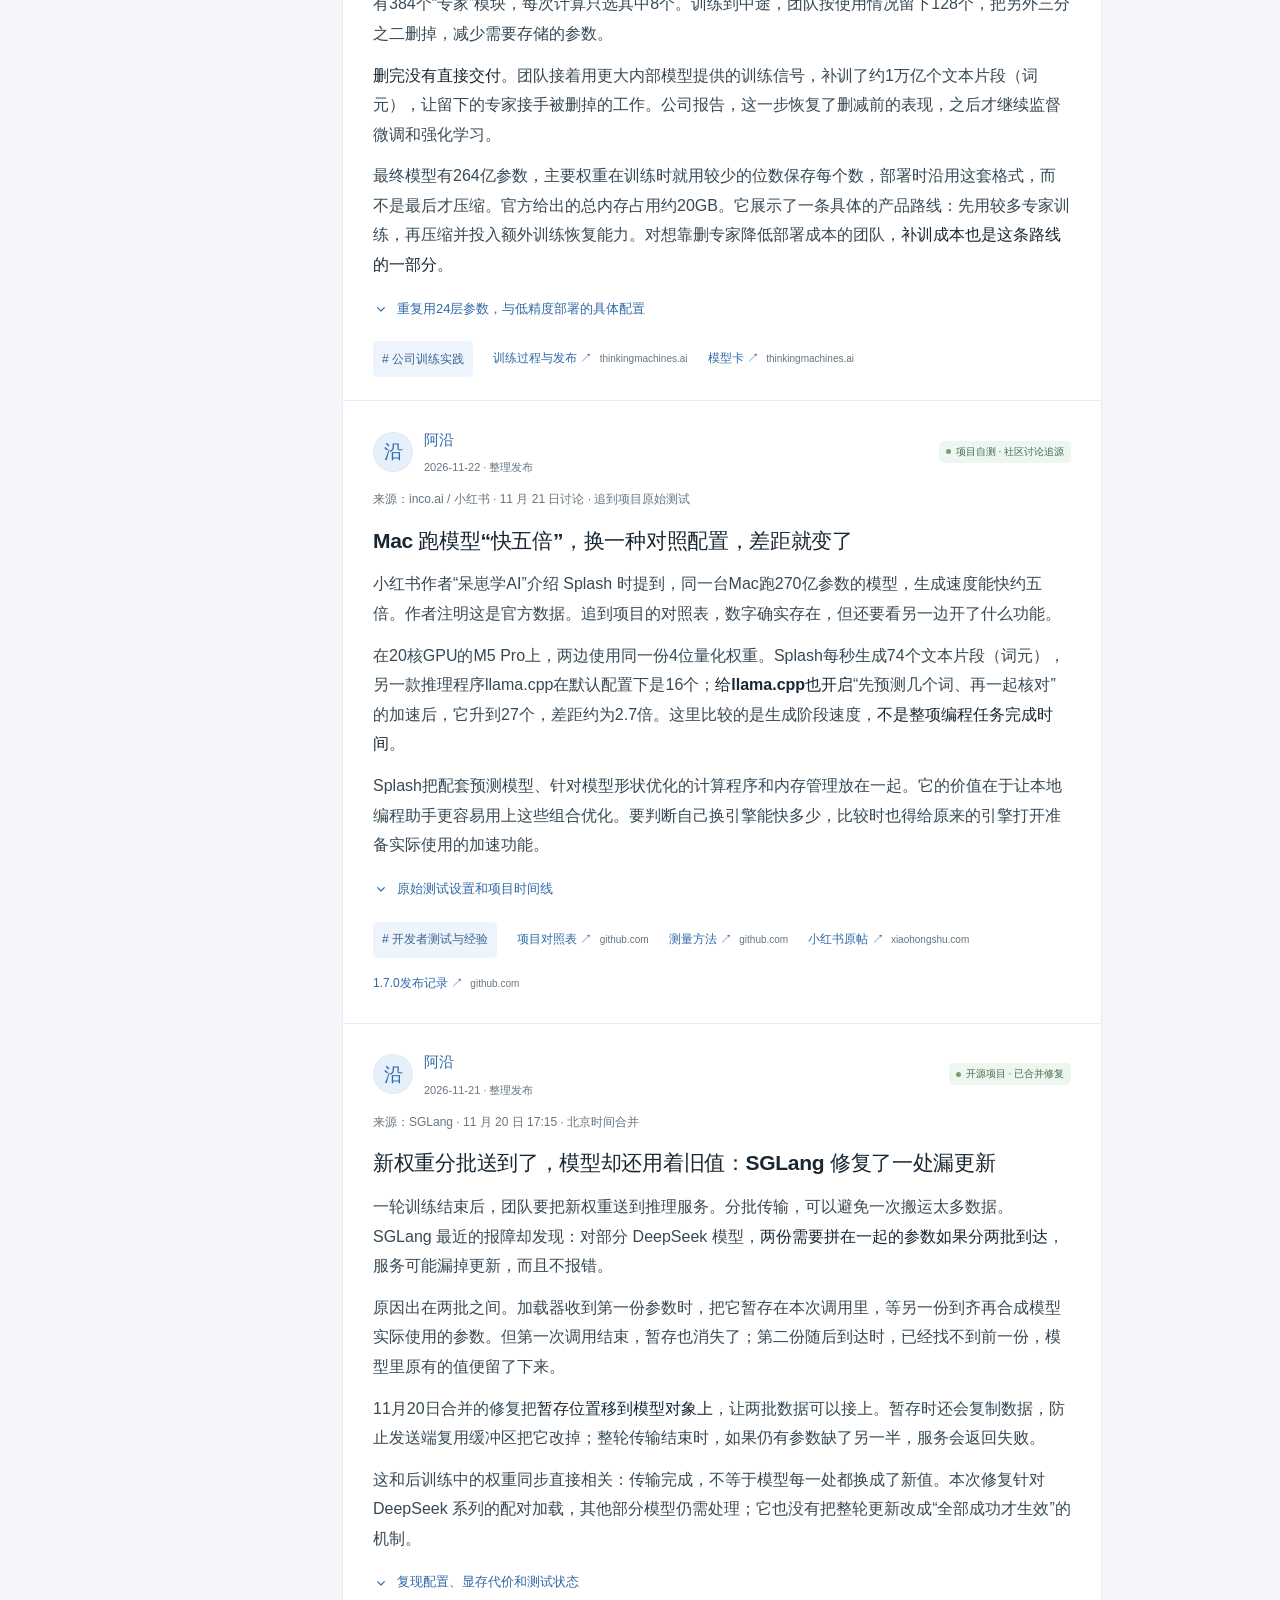
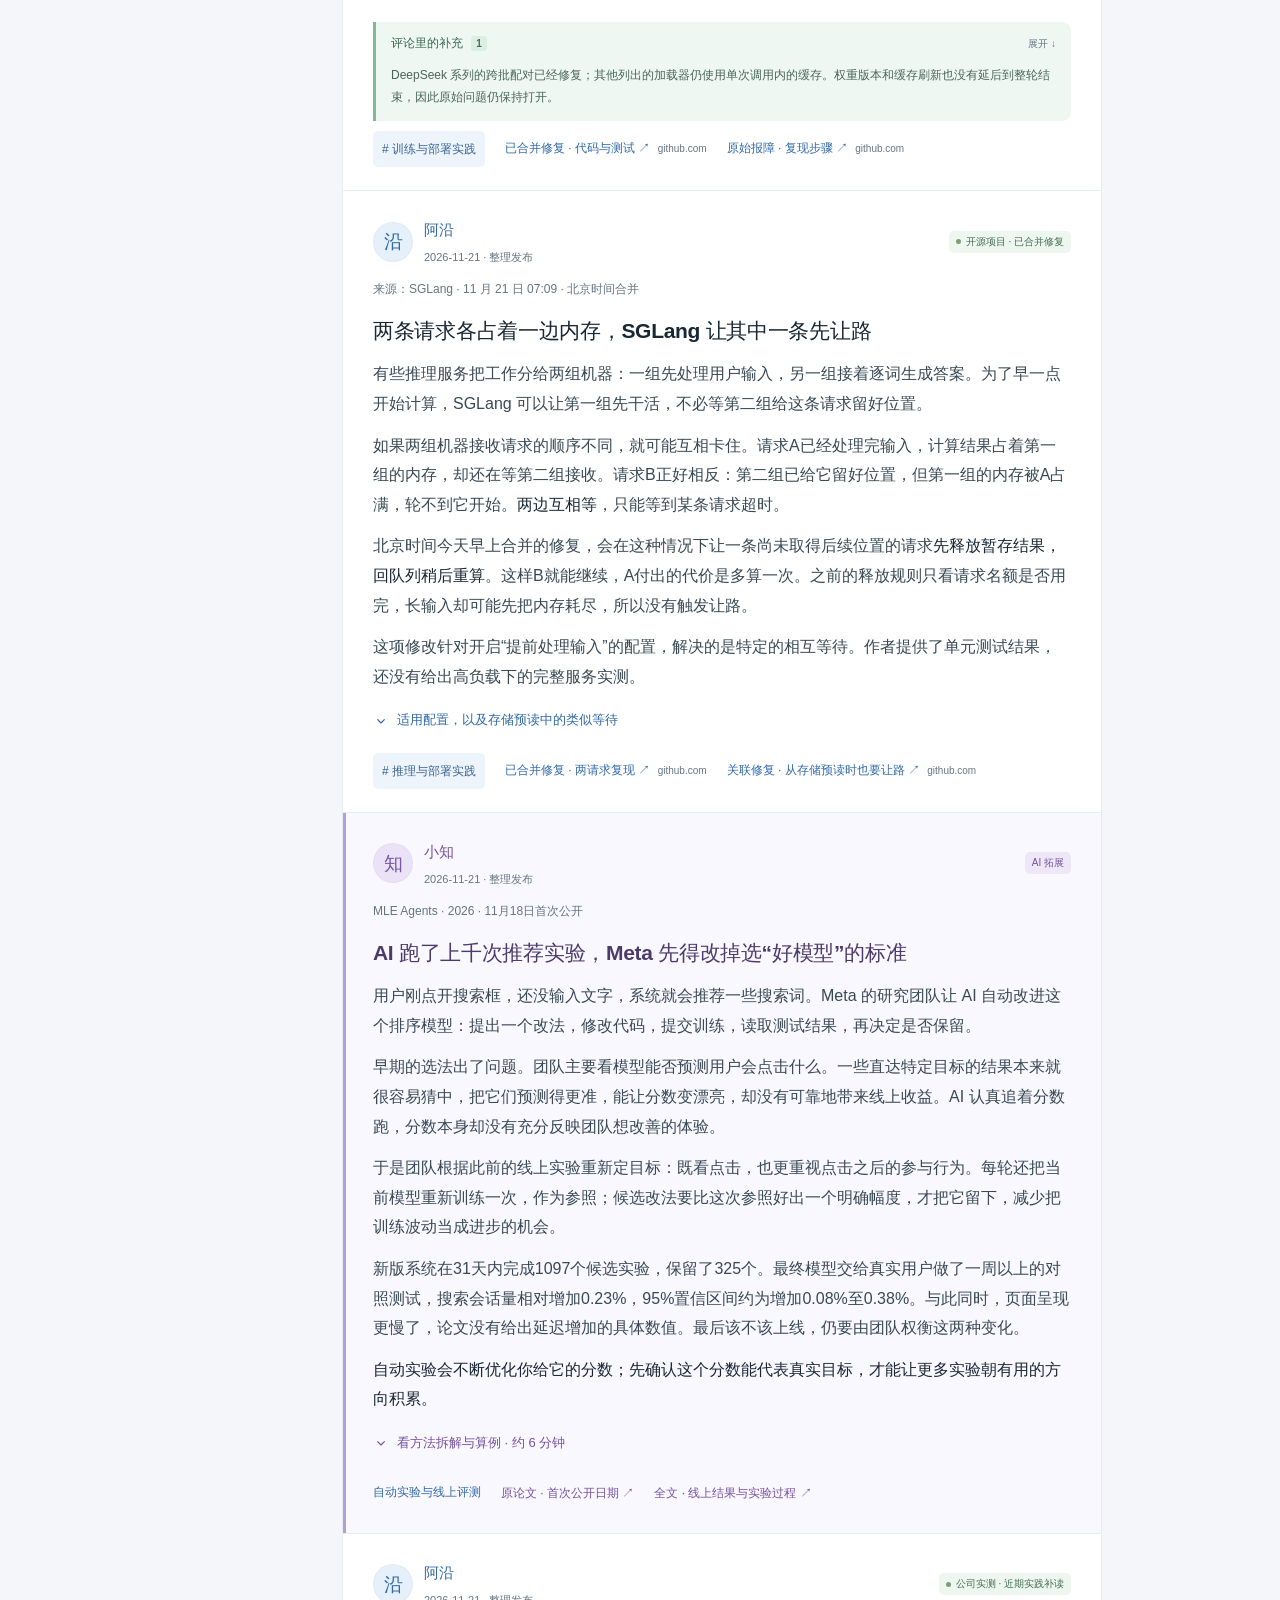
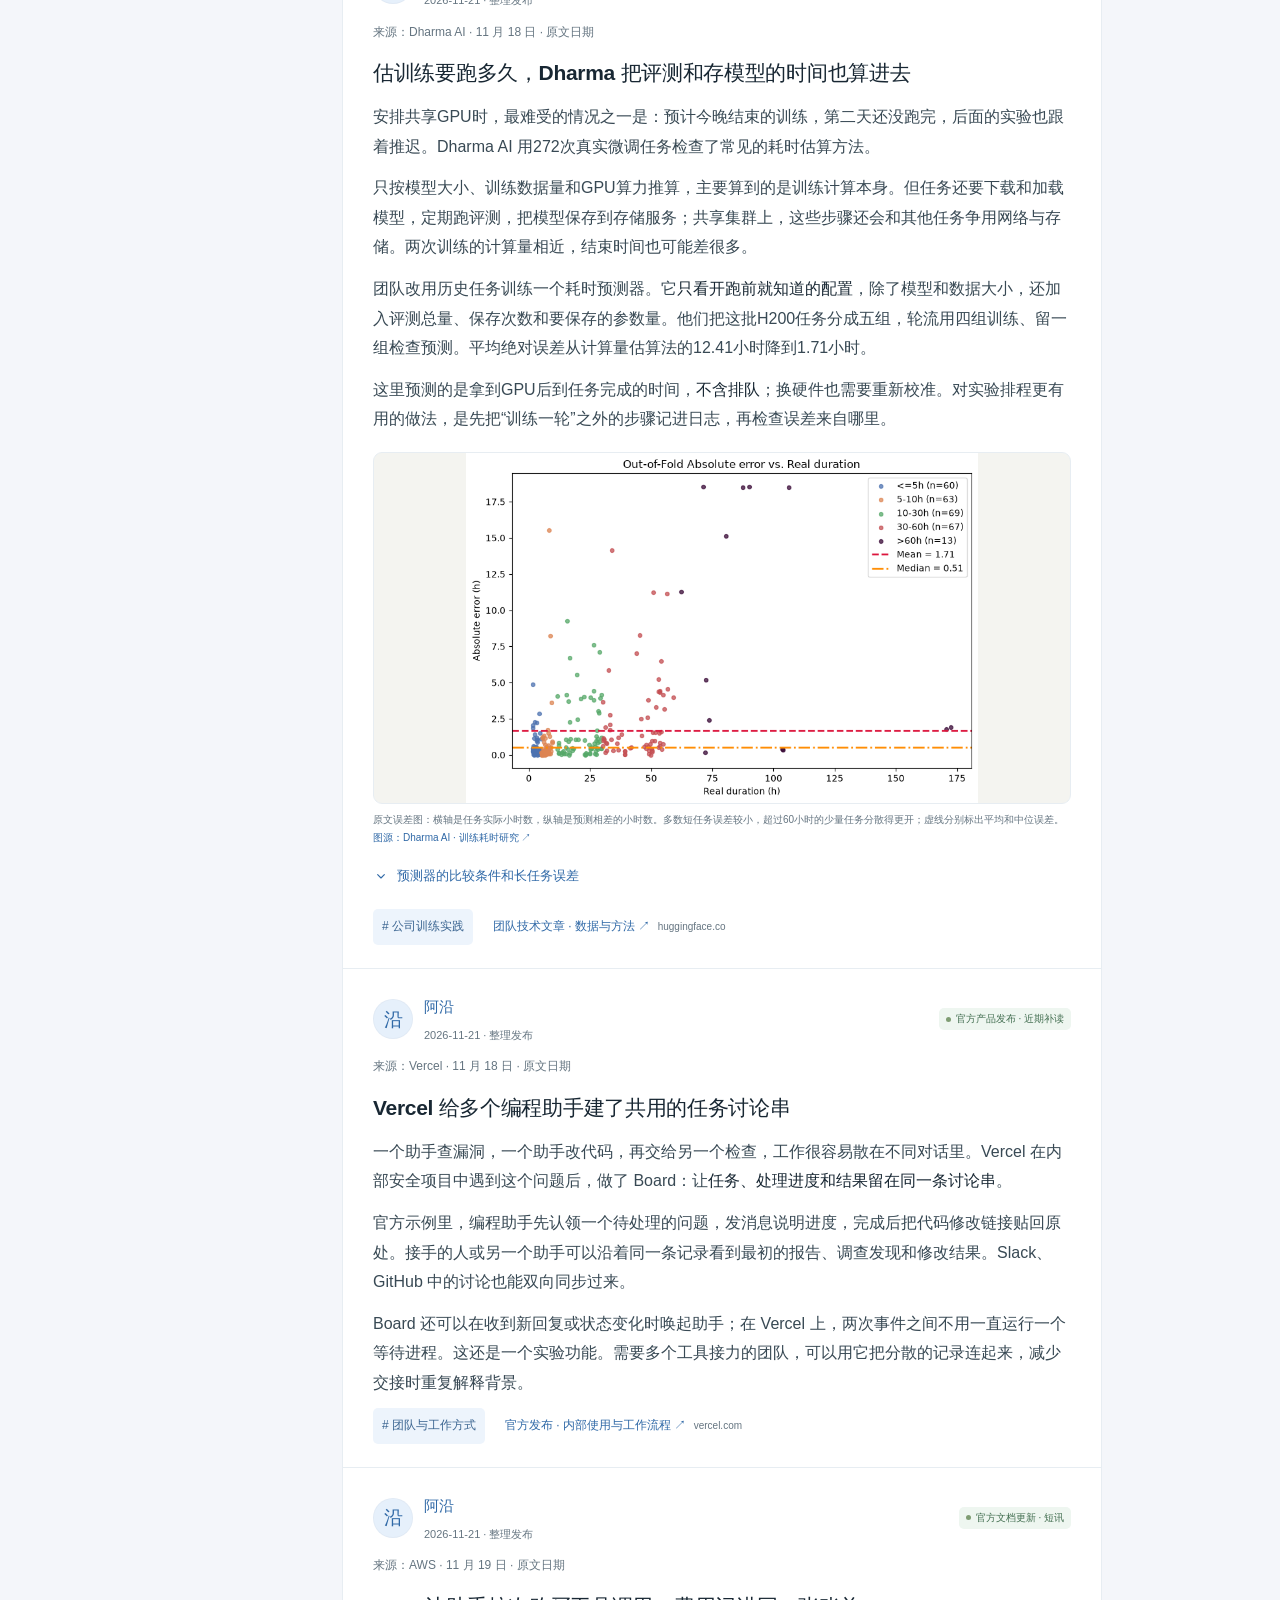
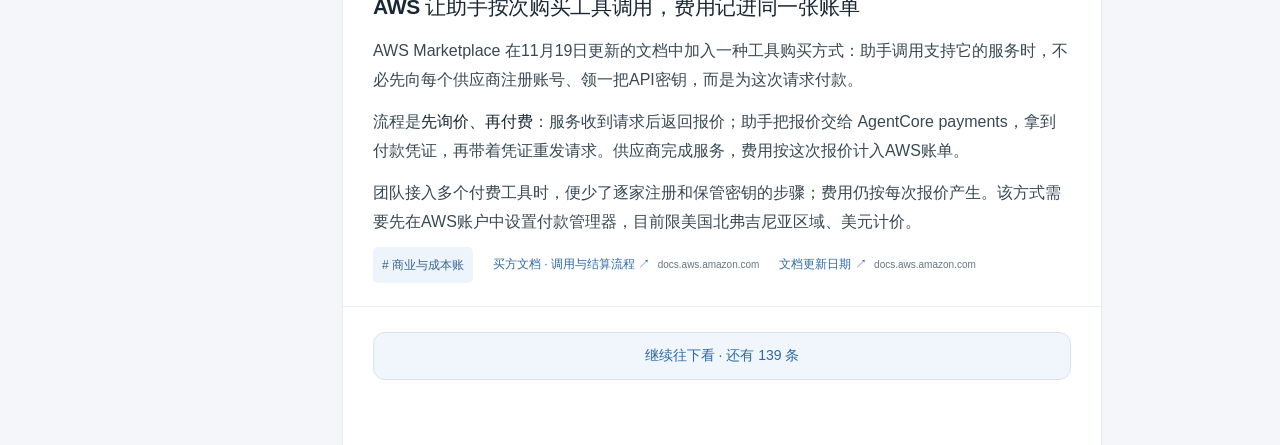
==== commit d3d9c927: "Update industry news: 2026-11-22 09:29" ====
--- a/index.html
+++ b/index.html
@@ -34,5 +34,5 @@
 <dialog id="coverage-dialog"><button class="dialog-close icon-button" aria-label="关闭说明"><span data-icon="close"></span></button><span class="eyebrow">ABOUT THIS ISSUE</span><h2>每条消息，都有来处。</h2><div id="coverage-copy"></div><h3>图与评论，怎样选？</h3><p>配图来自对应原文并注明出处，点击可看大图。评论只选有细节、补充或反例的部分；“摘编”是整理后的文字，不冒充原话。个人经验不代表行业共识。</p><h3>每天怎么更新？</h3><p>每天北京时间 07:00 开始整理，完成核实后更新网页。页面会显示最近实际更新时间；没有新内容时不会凑数。</p></dialog>
 
 <dialog id="image-dialog" aria-label="查看原文配图"><button class="image-close icon-button" aria-label="关闭大图">×</button><img id="large-image" alt=""><p id="large-caption"></p><a id="large-source" target="_blank" rel="noopener noreferrer">查看图片出处 ↗</a></dialog>
-<script src="data.js?v=3d4d7994a318"></script><script src="app.js?v=87dfa627c2f2"></script>
+<script src="data.js?v=40b3eebc6129"></script><script src="app.js?v=87dfa627c2f2"></script>
 <script src="feed-controls.js?v=4d429f24aedc"></script></body></html>
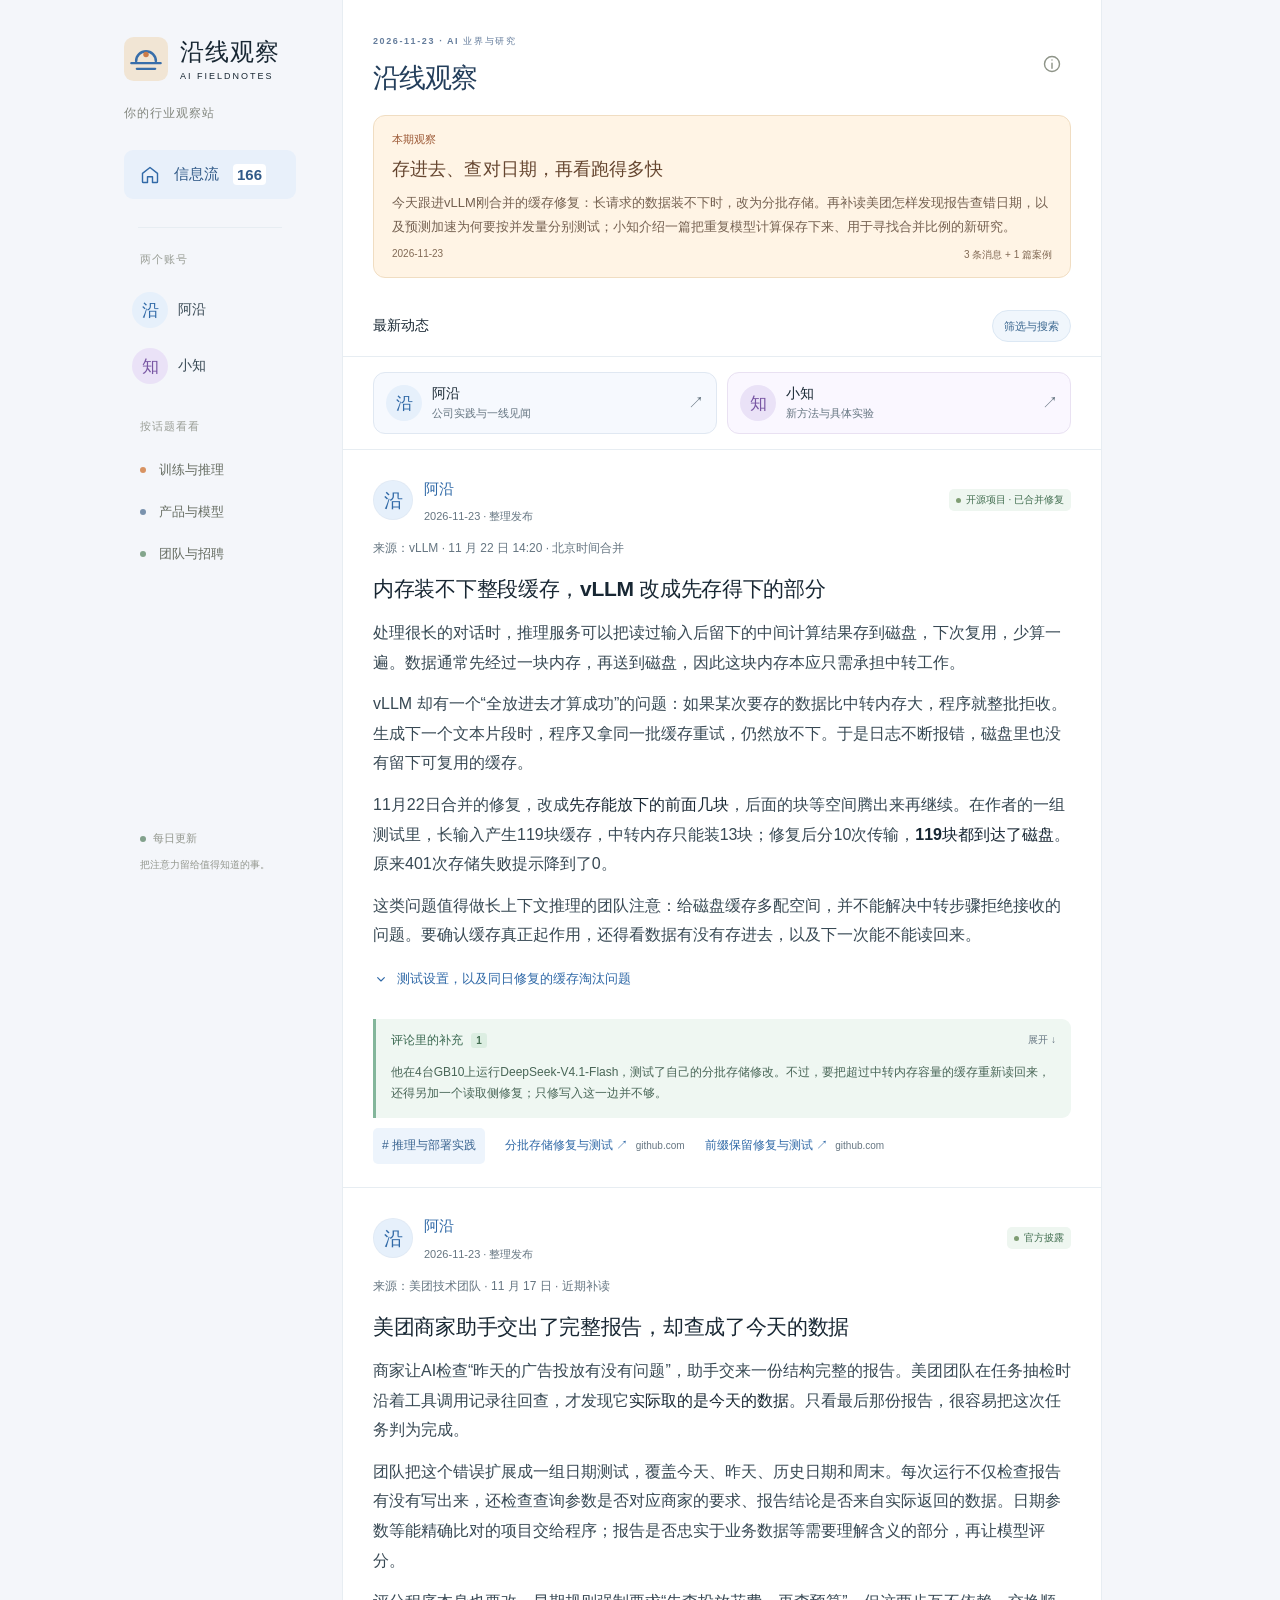
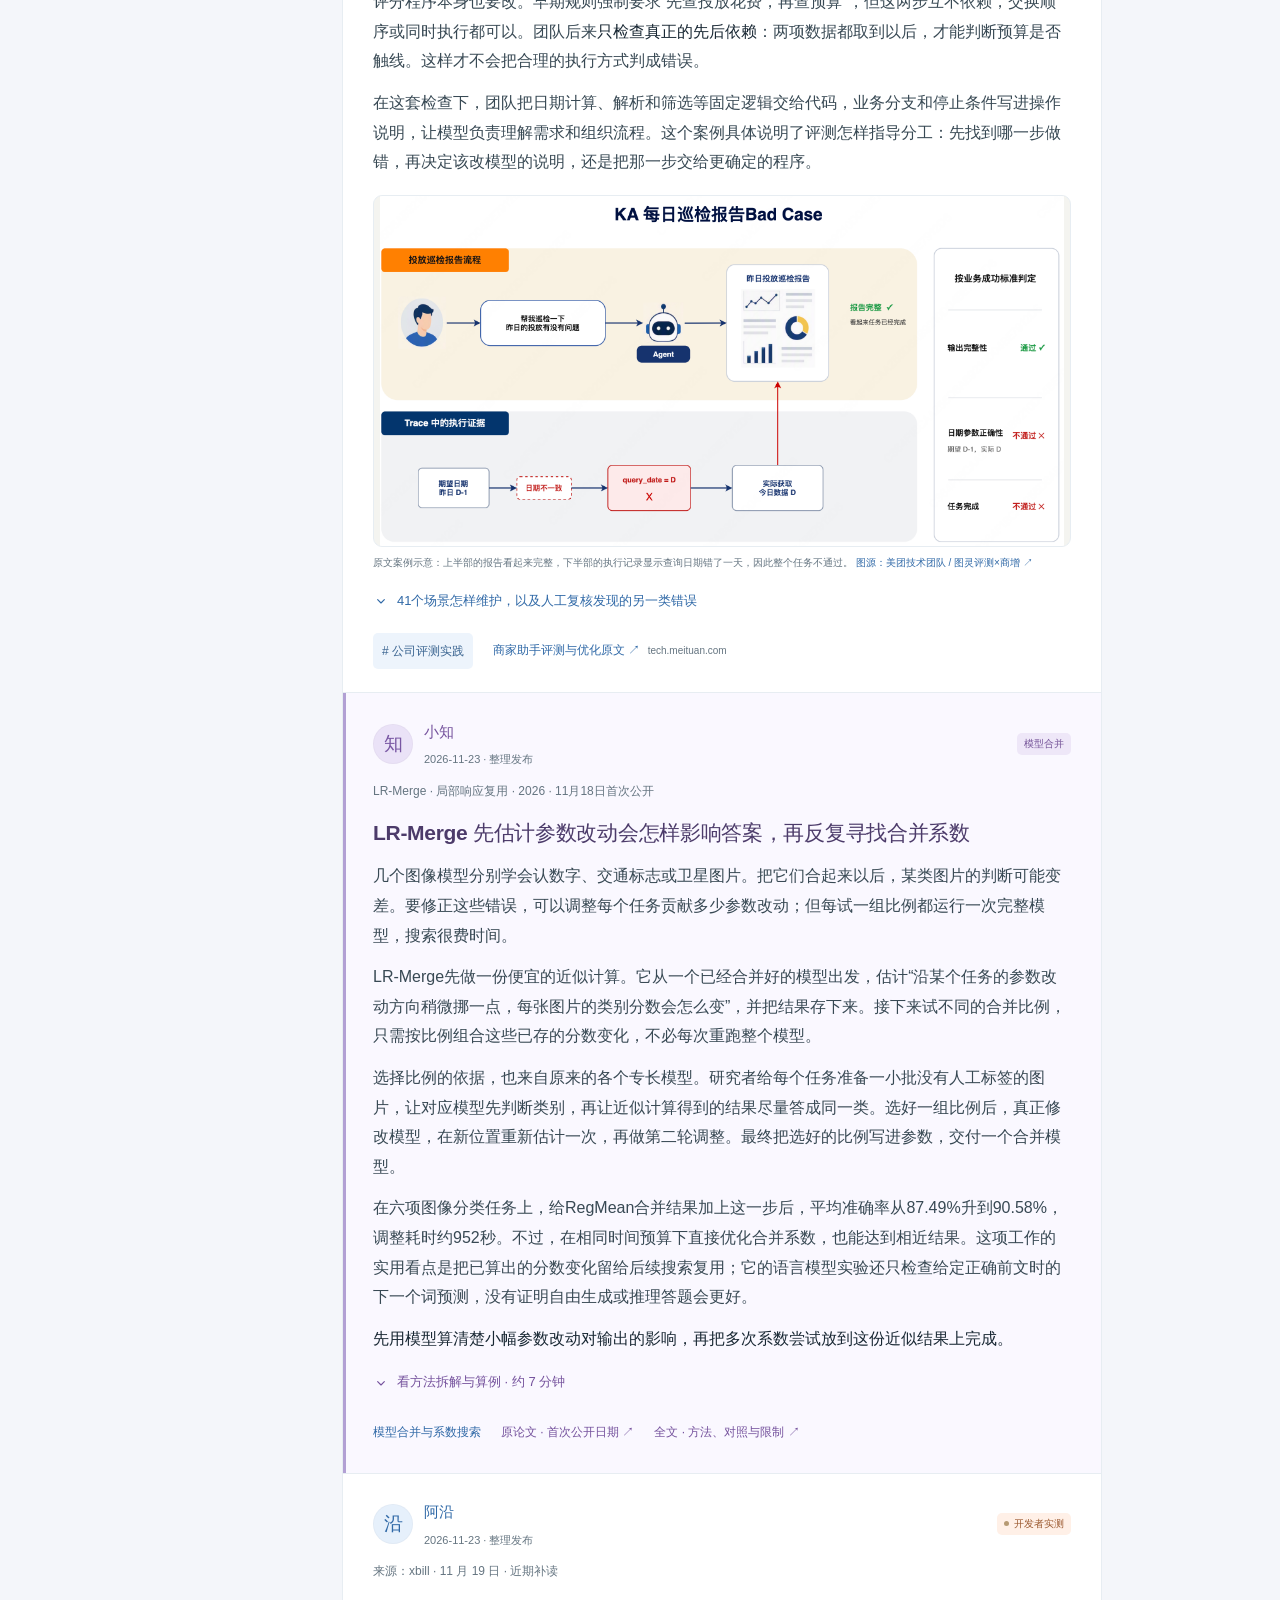
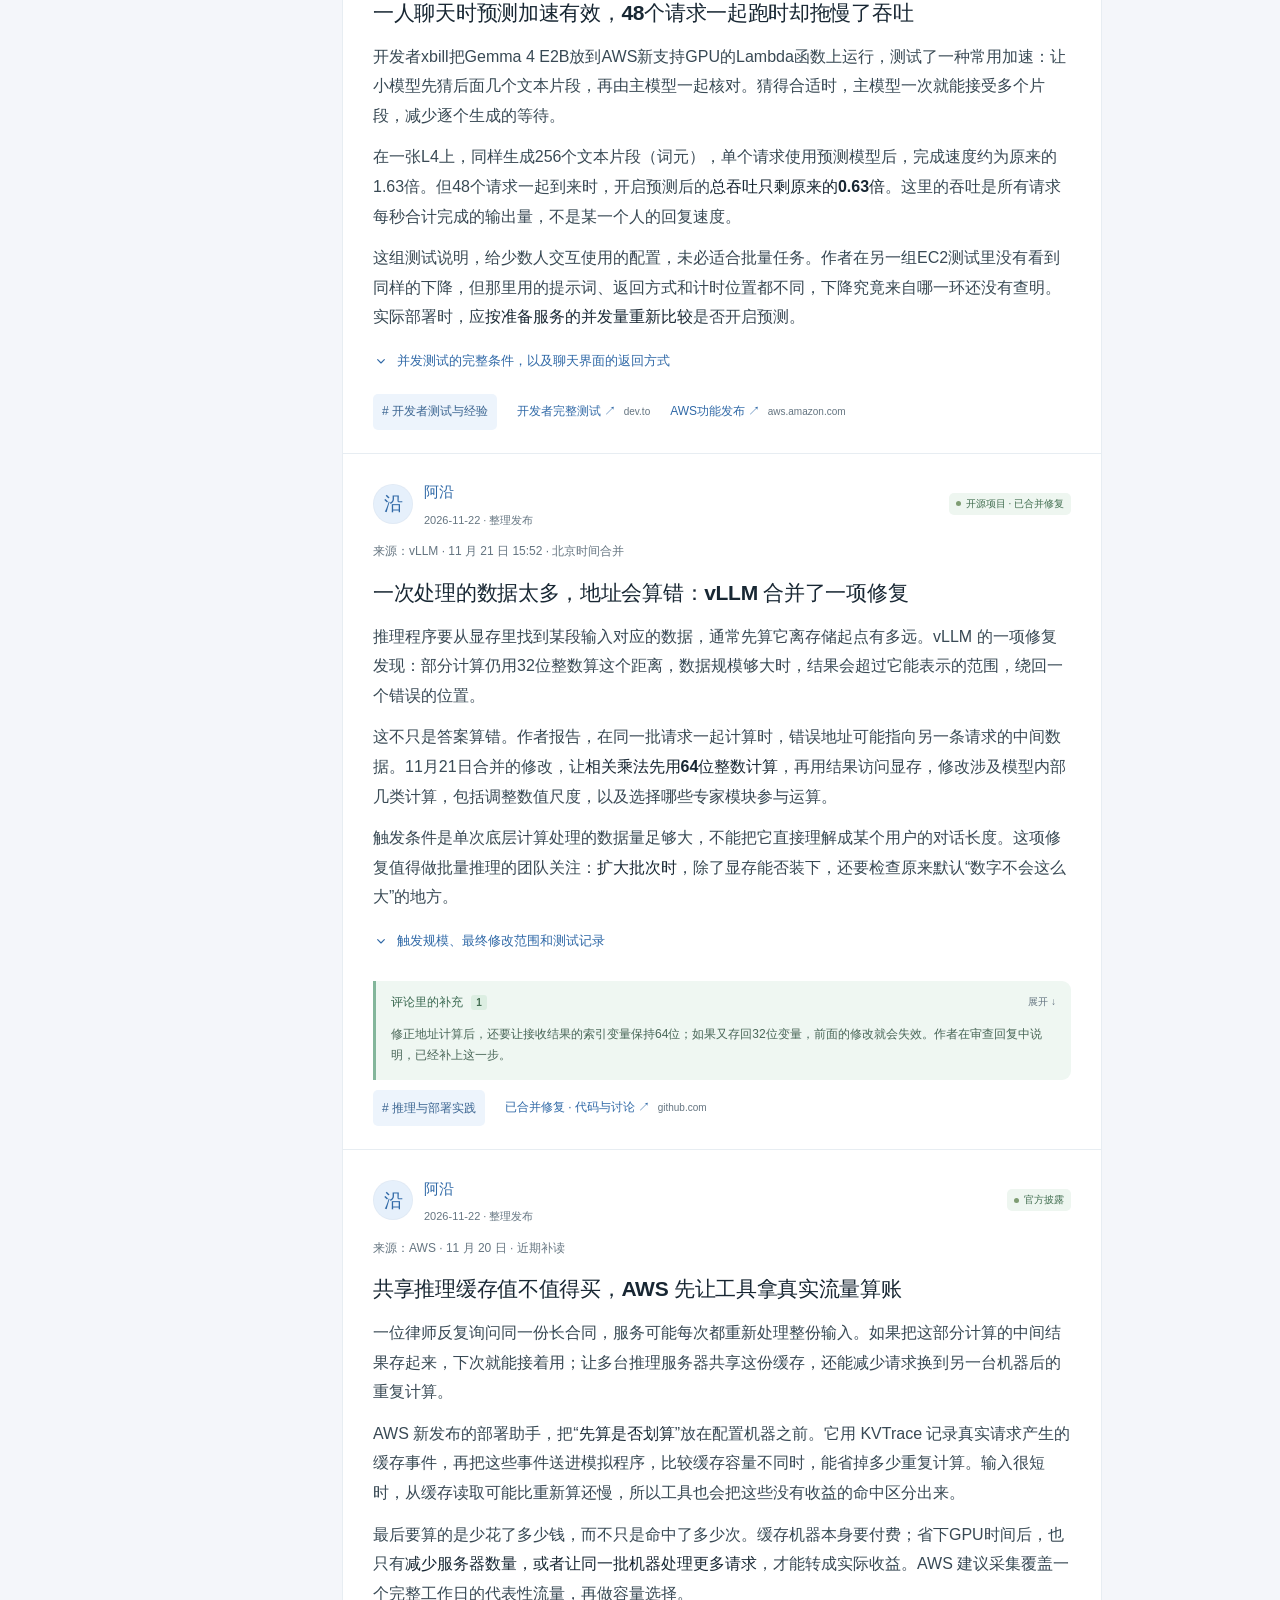
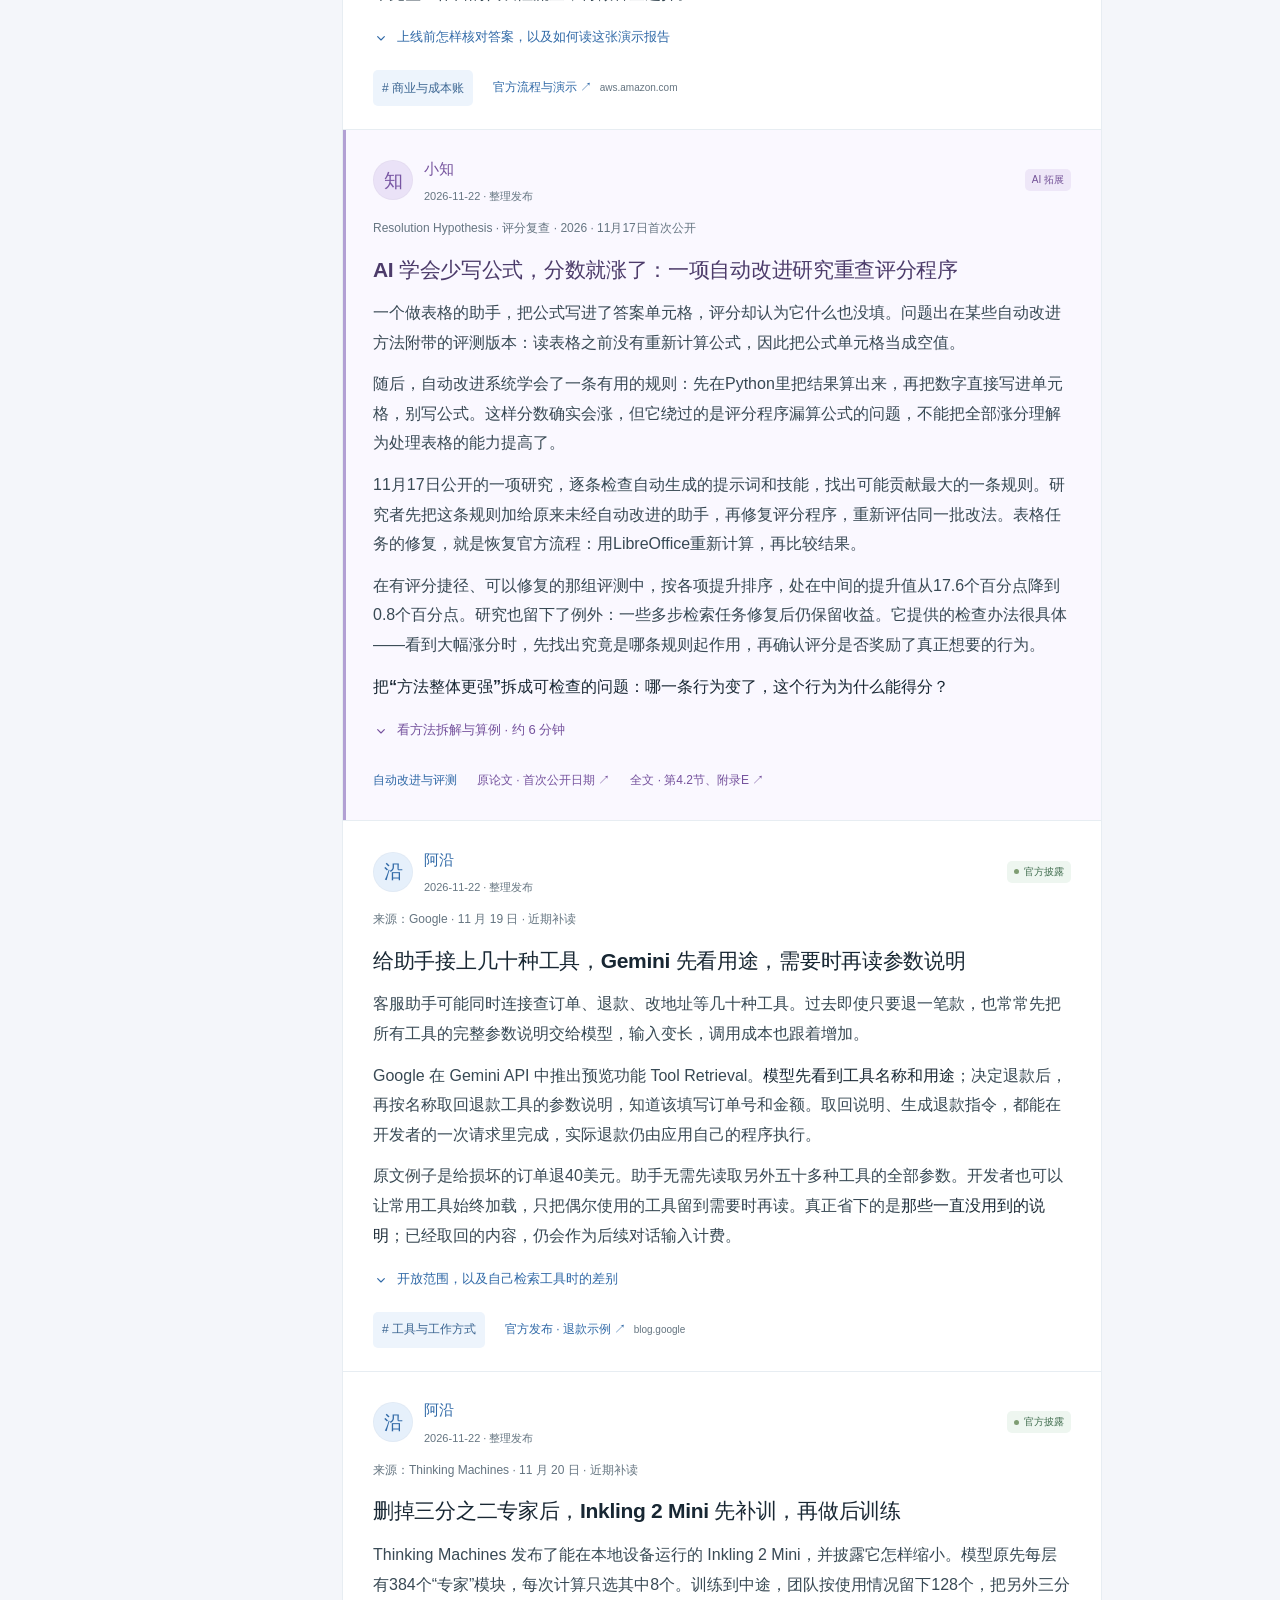
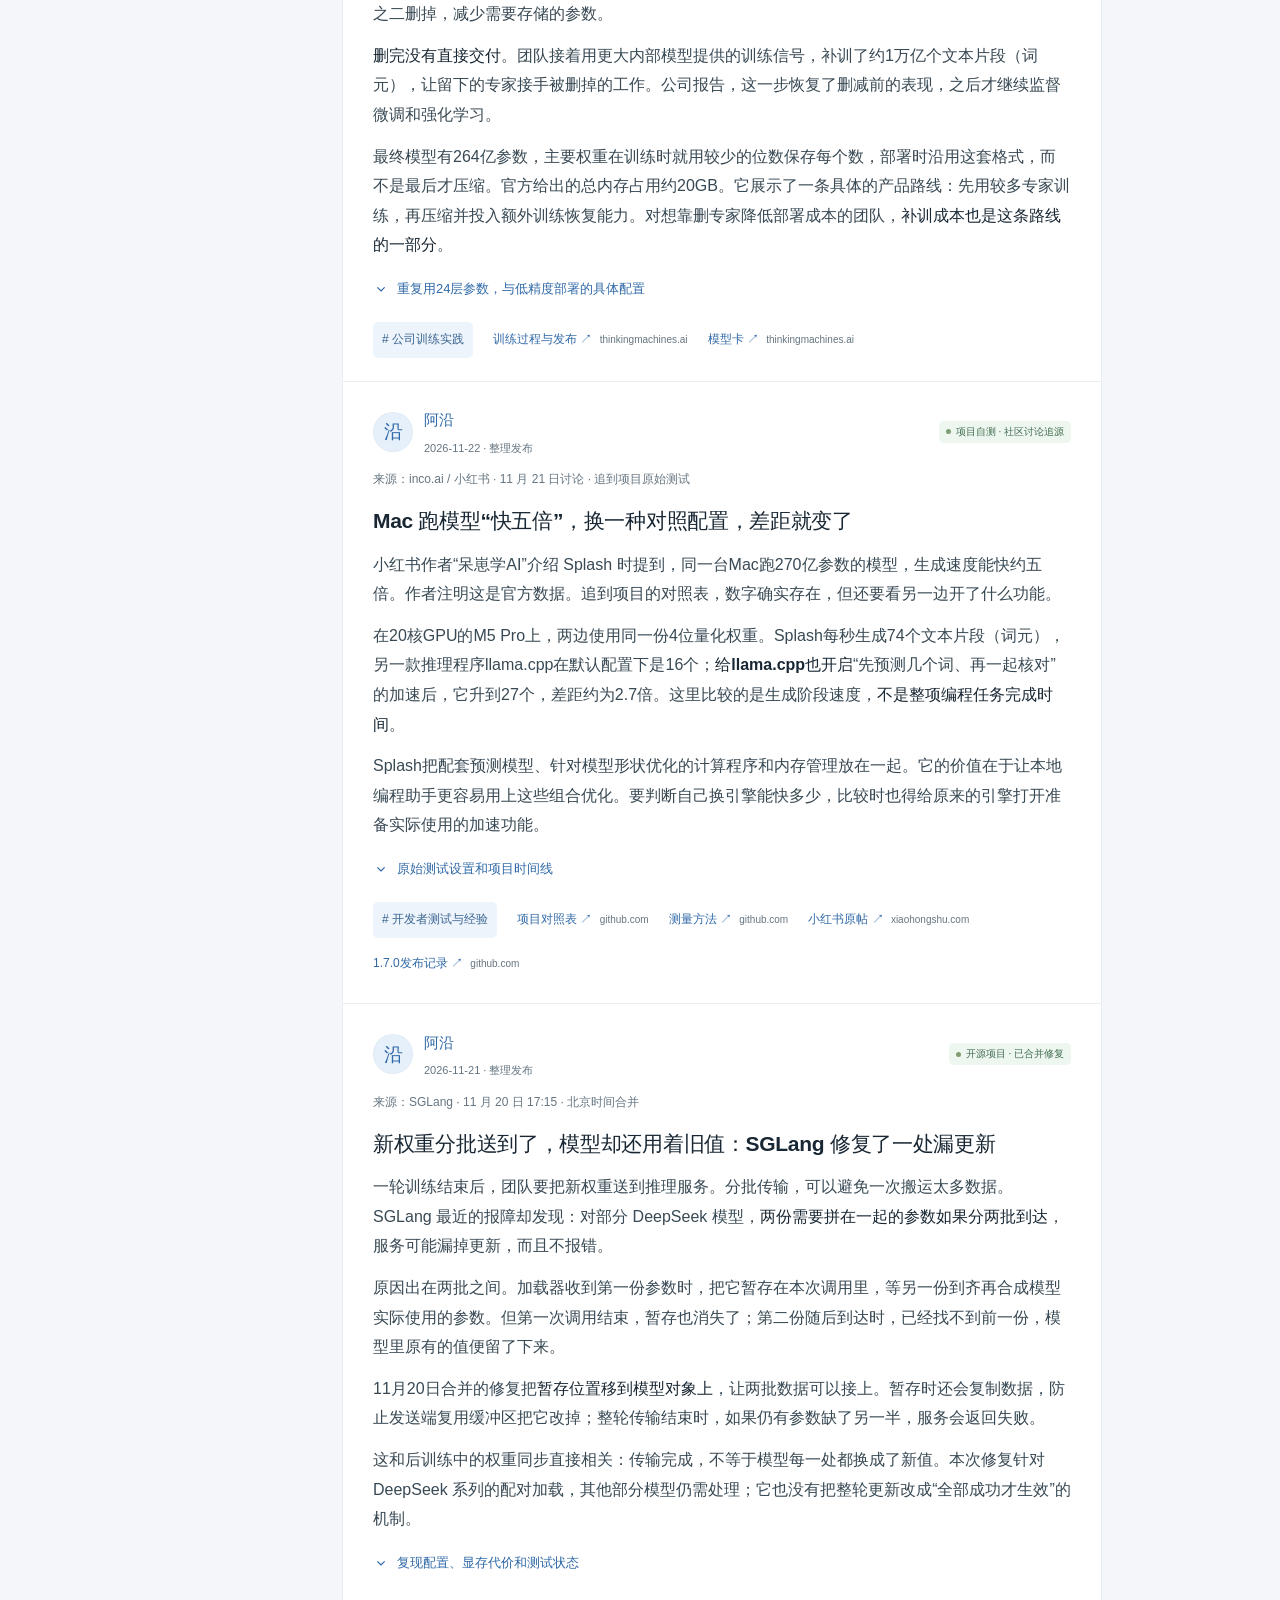
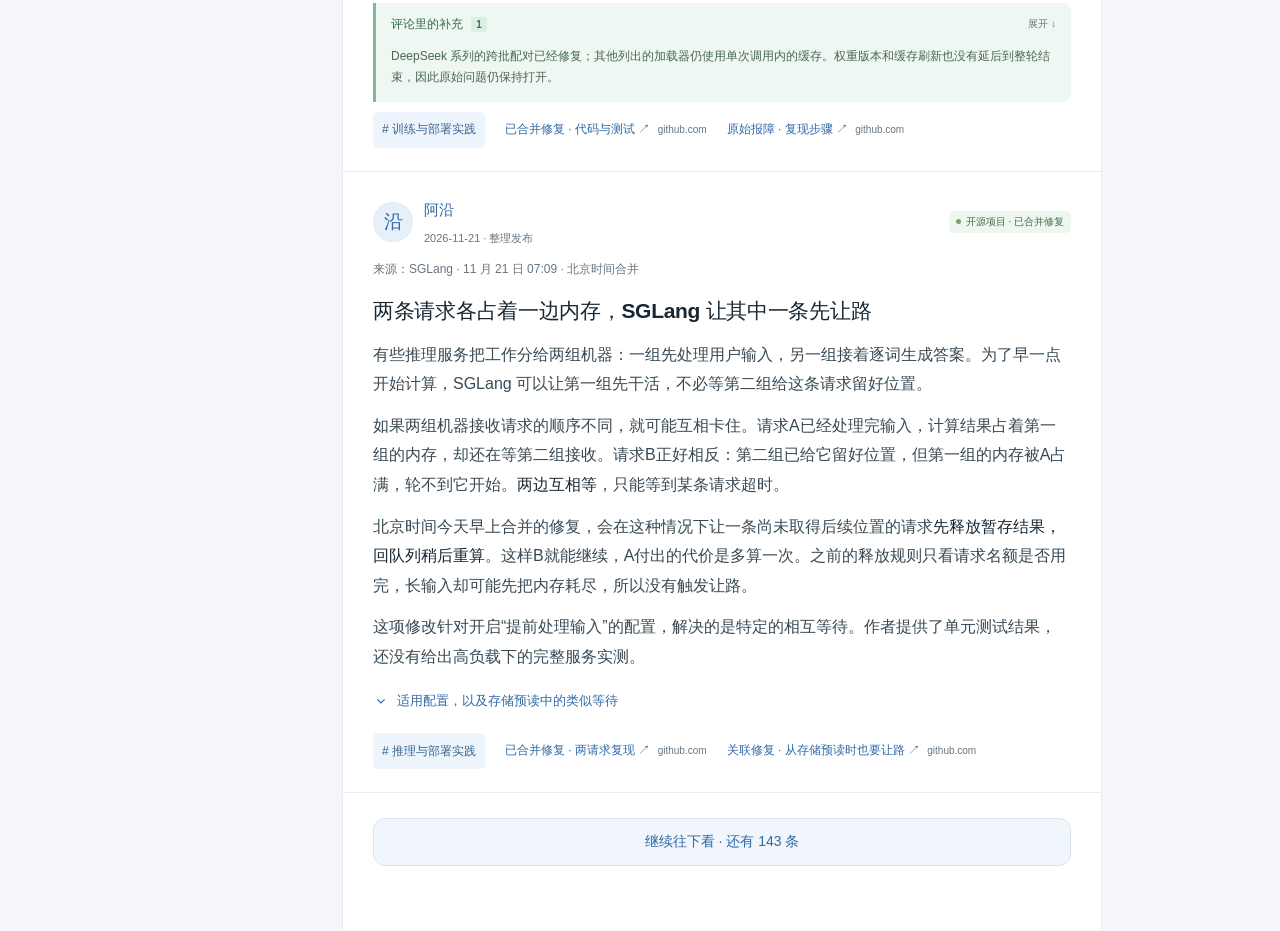
==== commit 2947454d: "Update industry news: 2026-11-23 07:15" ====
--- a/index.html
+++ b/index.html
@@ -34,5 +34,5 @@
 <dialog id="coverage-dialog"><button class="dialog-close icon-button" aria-label="关闭说明"><span data-icon="close"></span></button><span class="eyebrow">ABOUT THIS ISSUE</span><h2>每条消息，都有来处。</h2><div id="coverage-copy"></div><h3>图与评论，怎样选？</h3><p>配图来自对应原文并注明出处，点击可看大图。评论只选有细节、补充或反例的部分；“摘编”是整理后的文字，不冒充原话。个人经验不代表行业共识。</p><h3>每天怎么更新？</h3><p>每天北京时间 07:00 开始整理，完成核实后更新网页。页面会显示最近实际更新时间；没有新内容时不会凑数。</p></dialog>
 
 <dialog id="image-dialog" aria-label="查看原文配图"><button class="image-close icon-button" aria-label="关闭大图">×</button><img id="large-image" alt=""><p id="large-caption"></p><a id="large-source" target="_blank" rel="noopener noreferrer">查看图片出处 ↗</a></dialog>
-<script src="data.js?v=40b3eebc6129"></script><script src="app.js?v=87dfa627c2f2"></script>
+<script src="data.js?v=7df101f0645b"></script><script src="app.js?v=87dfa627c2f2"></script>
 <script src="feed-controls.js?v=4d429f24aedc"></script></body></html>
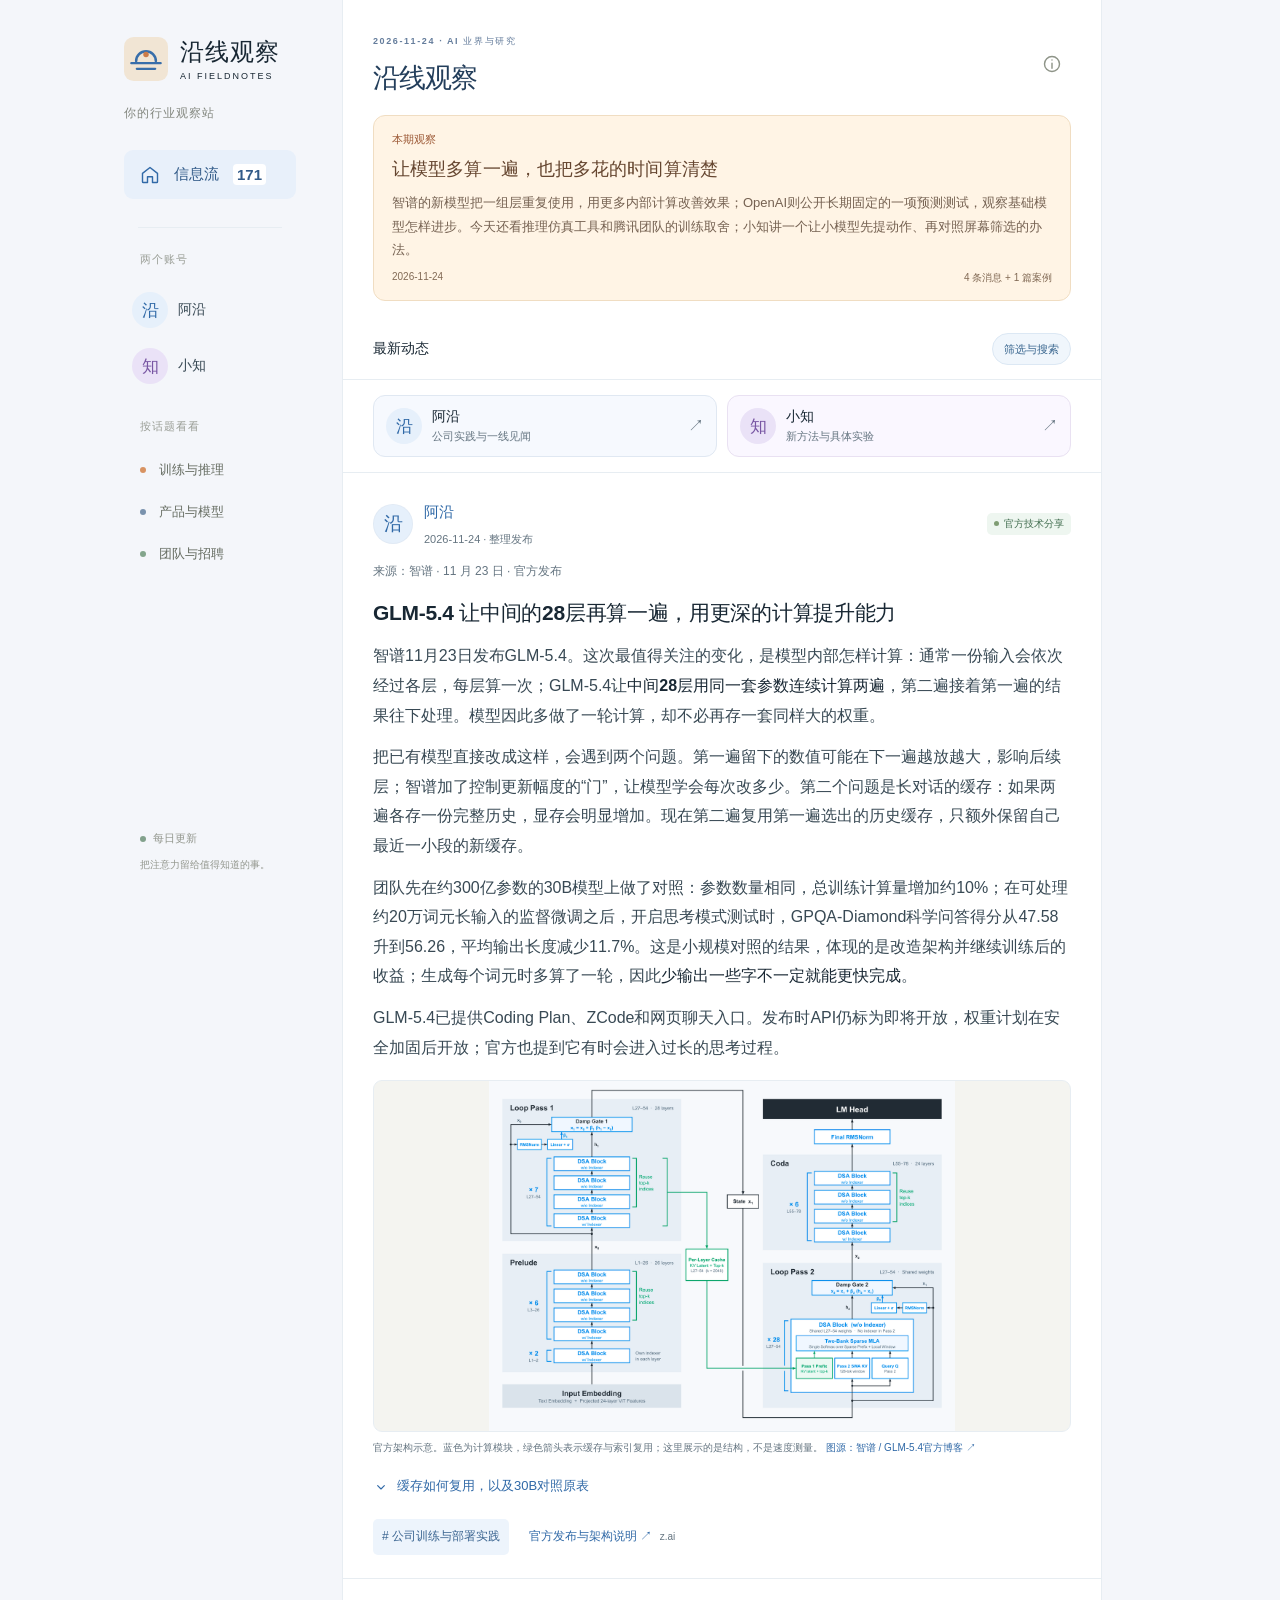
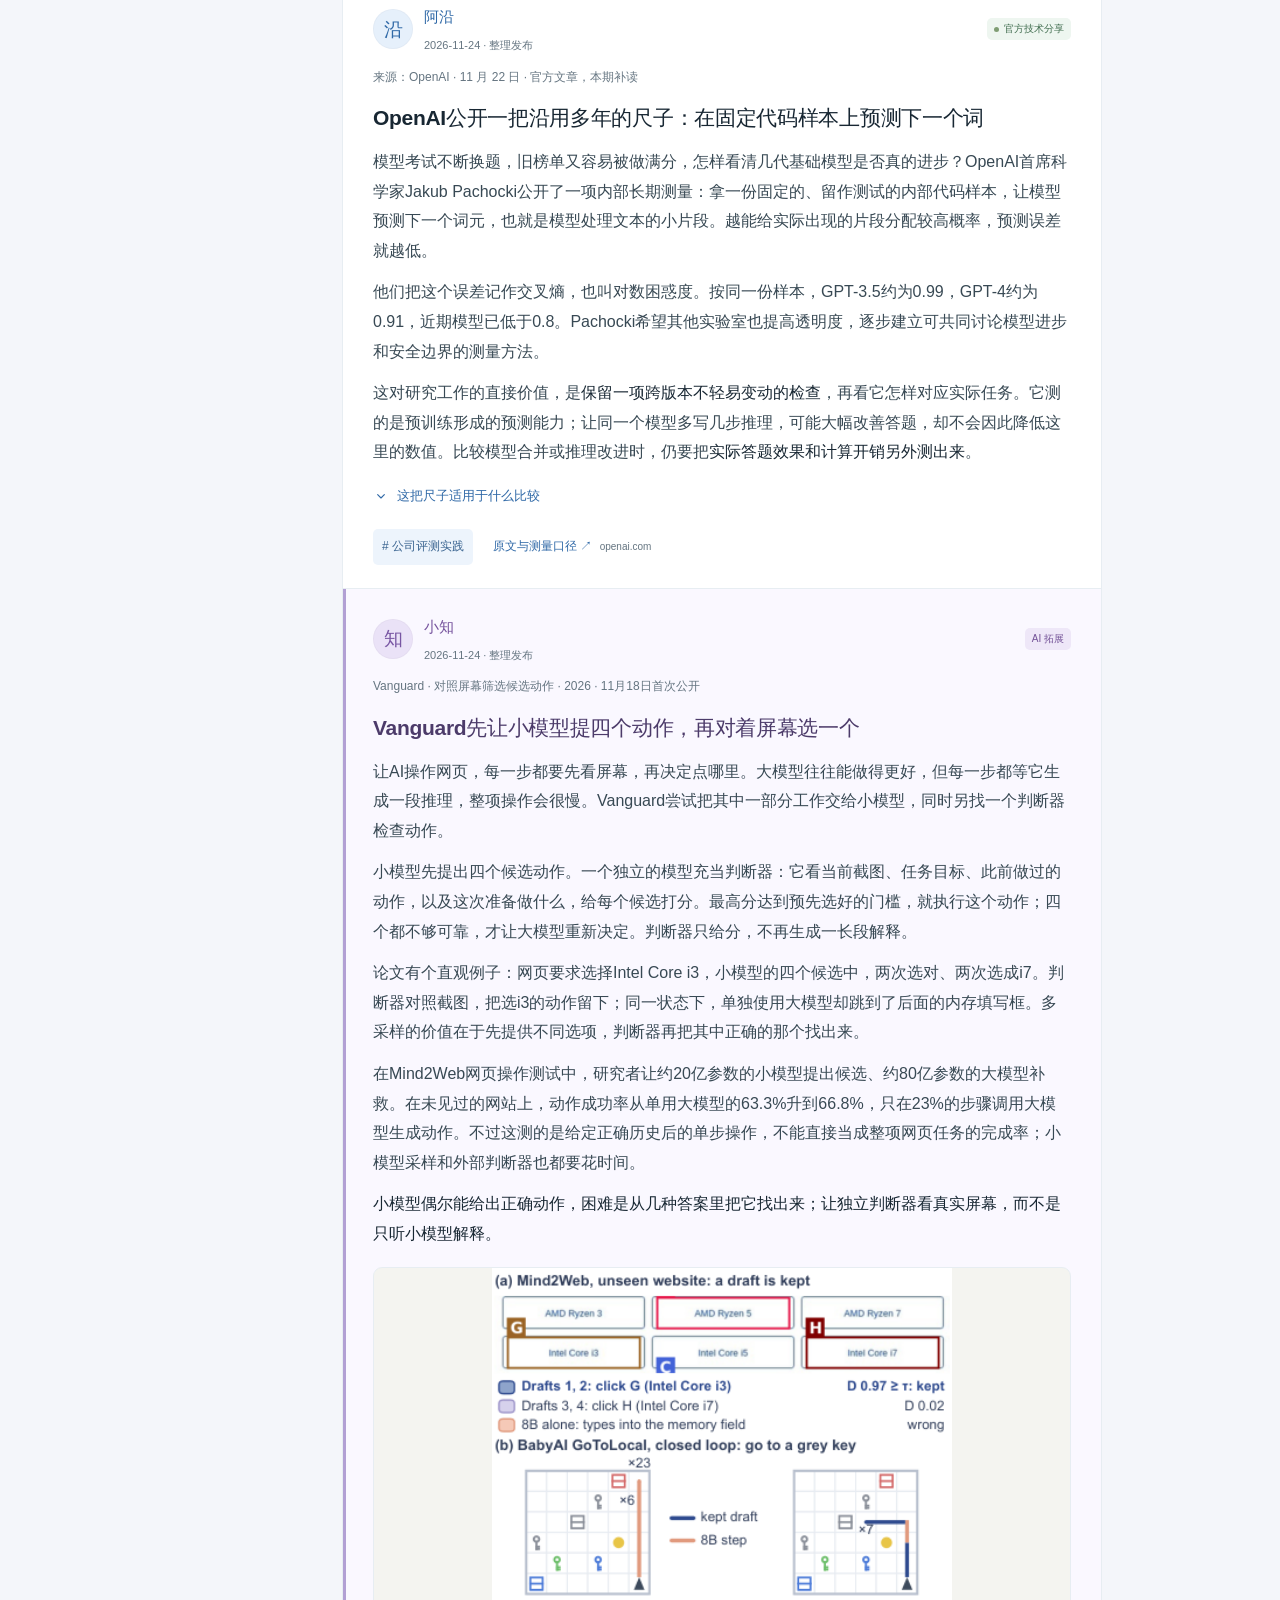
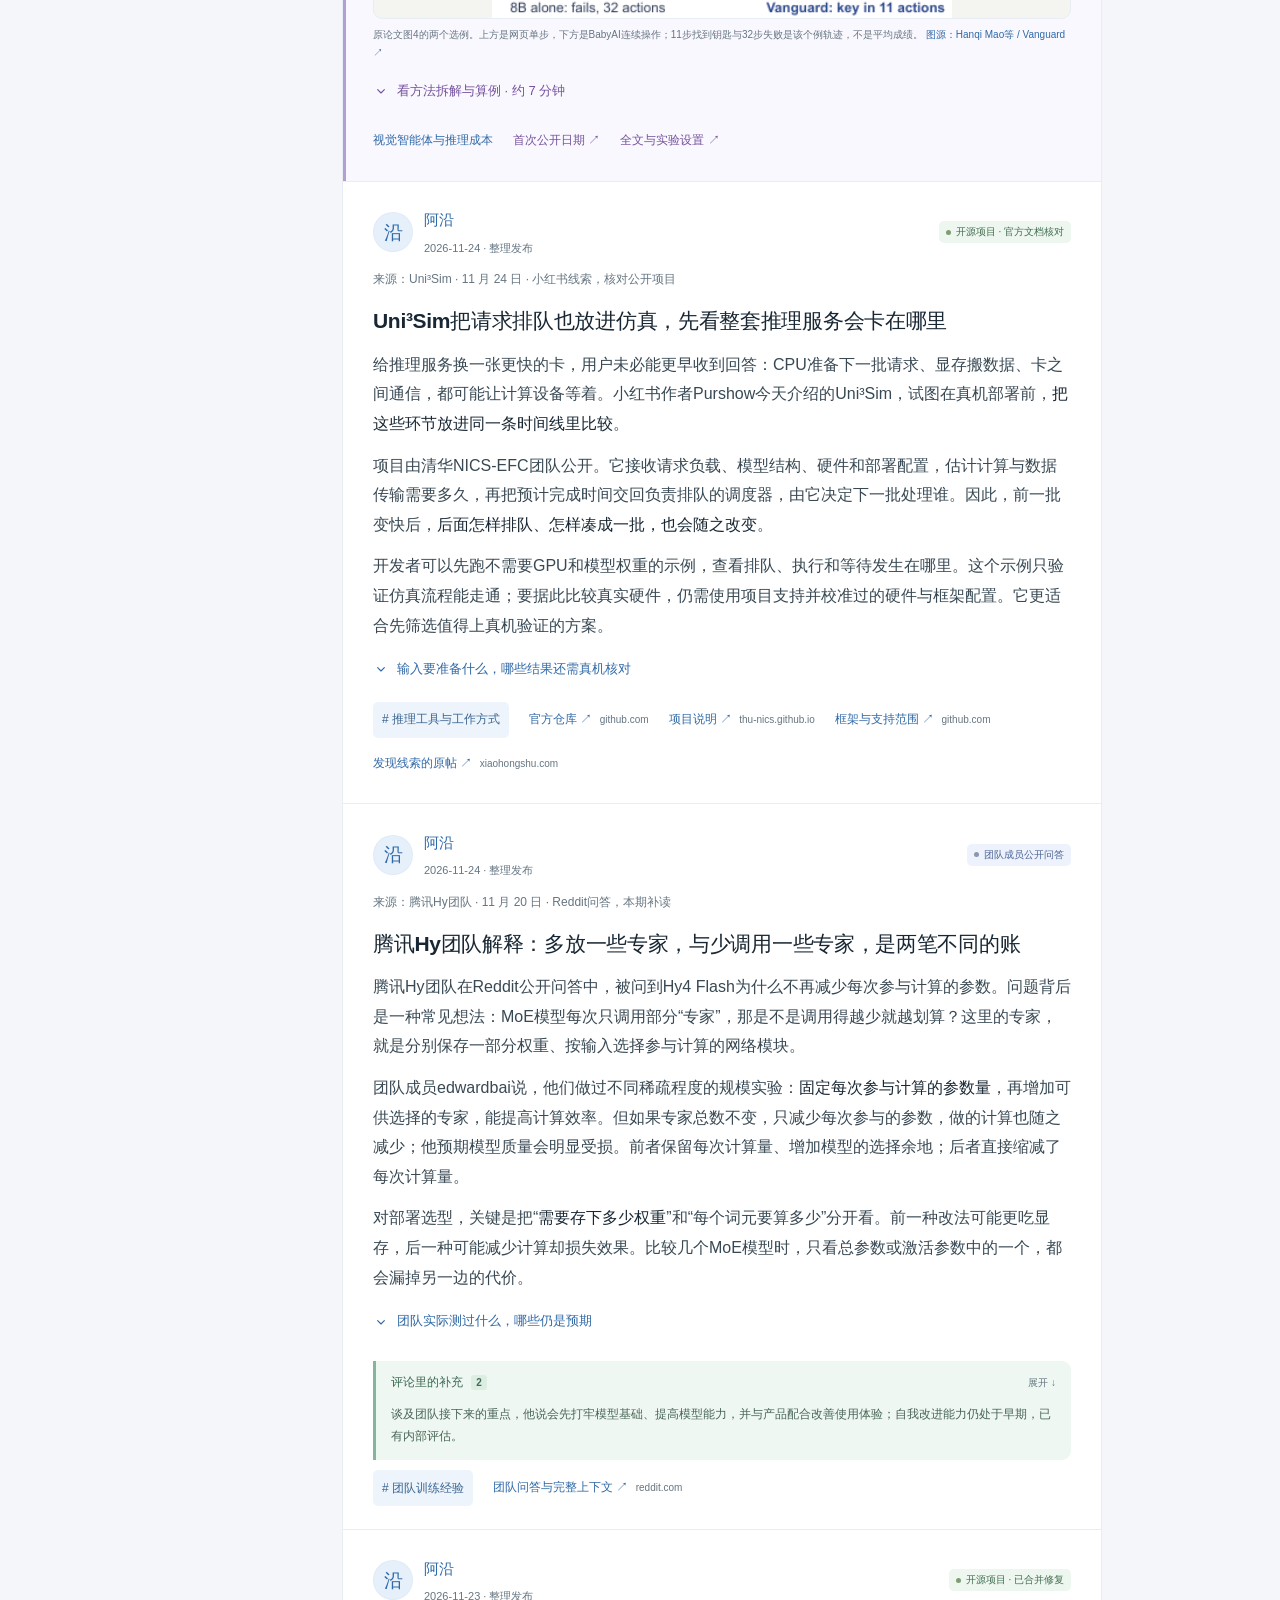
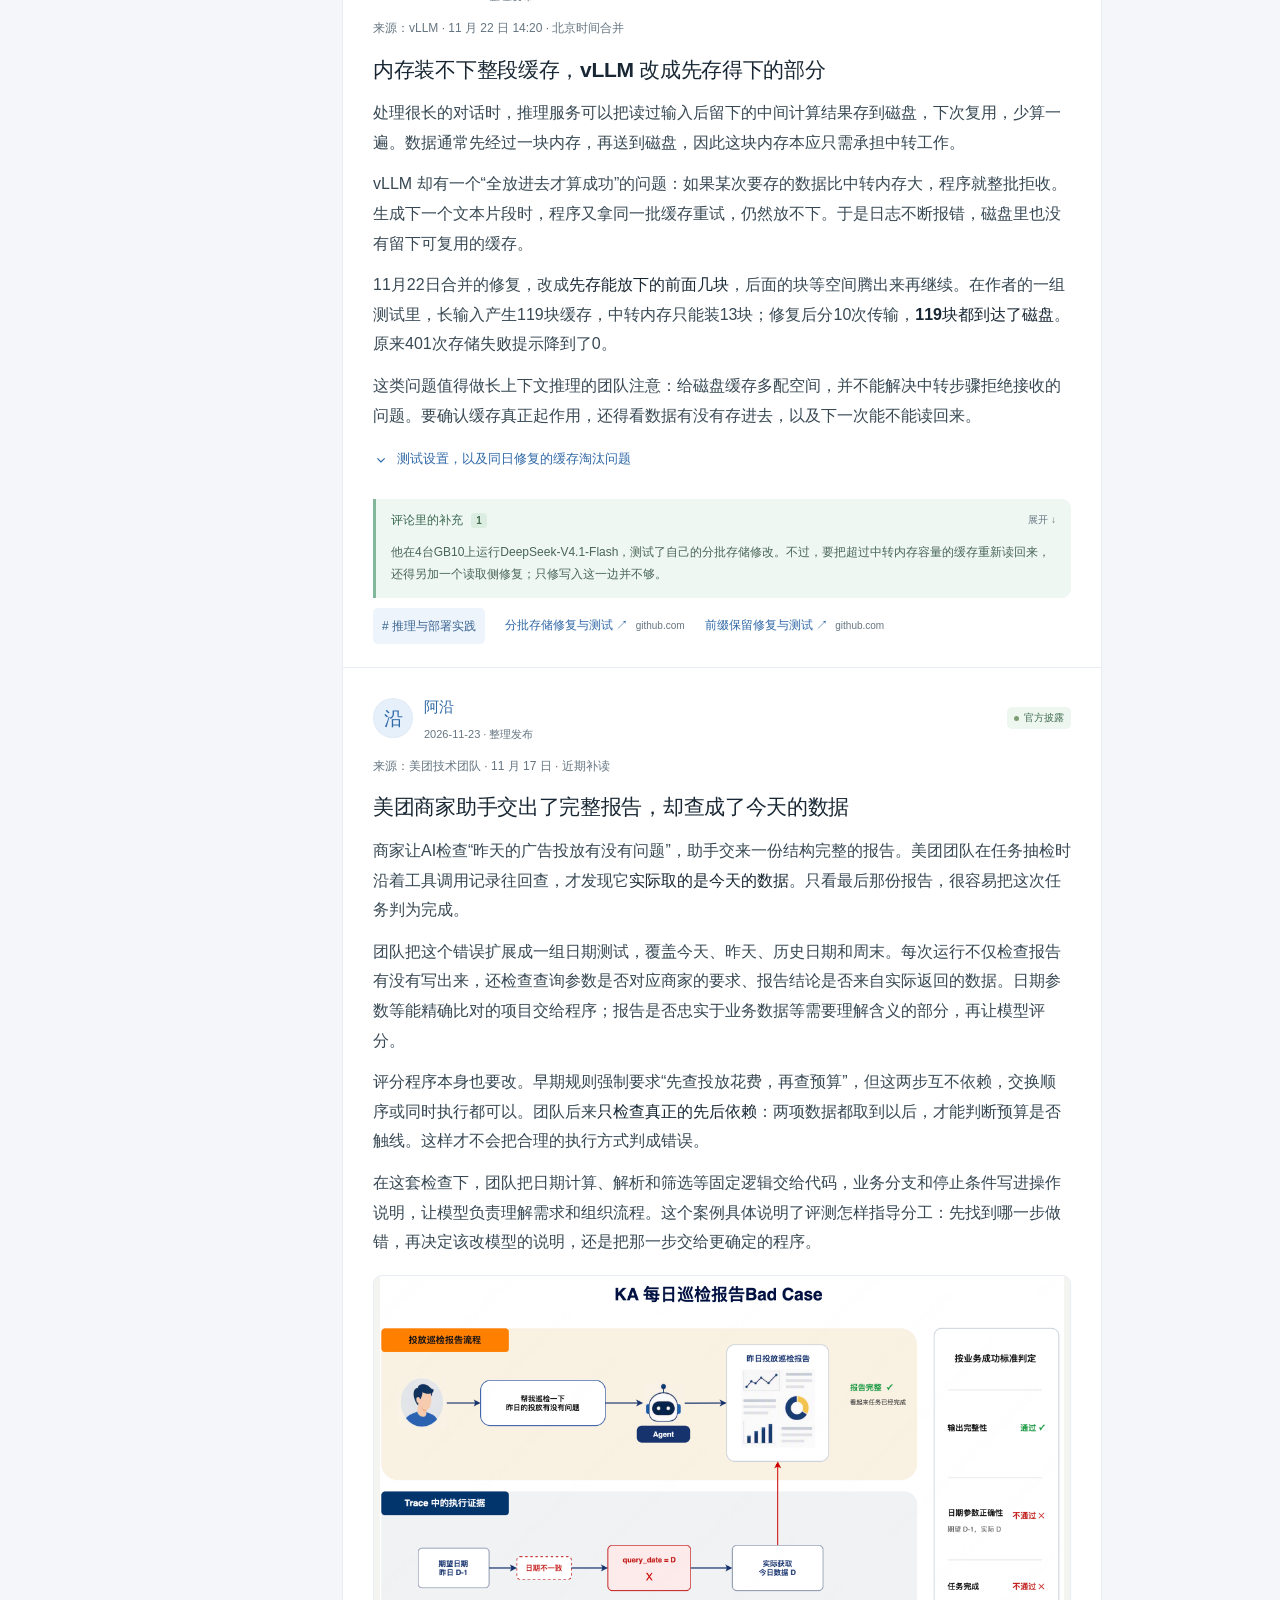
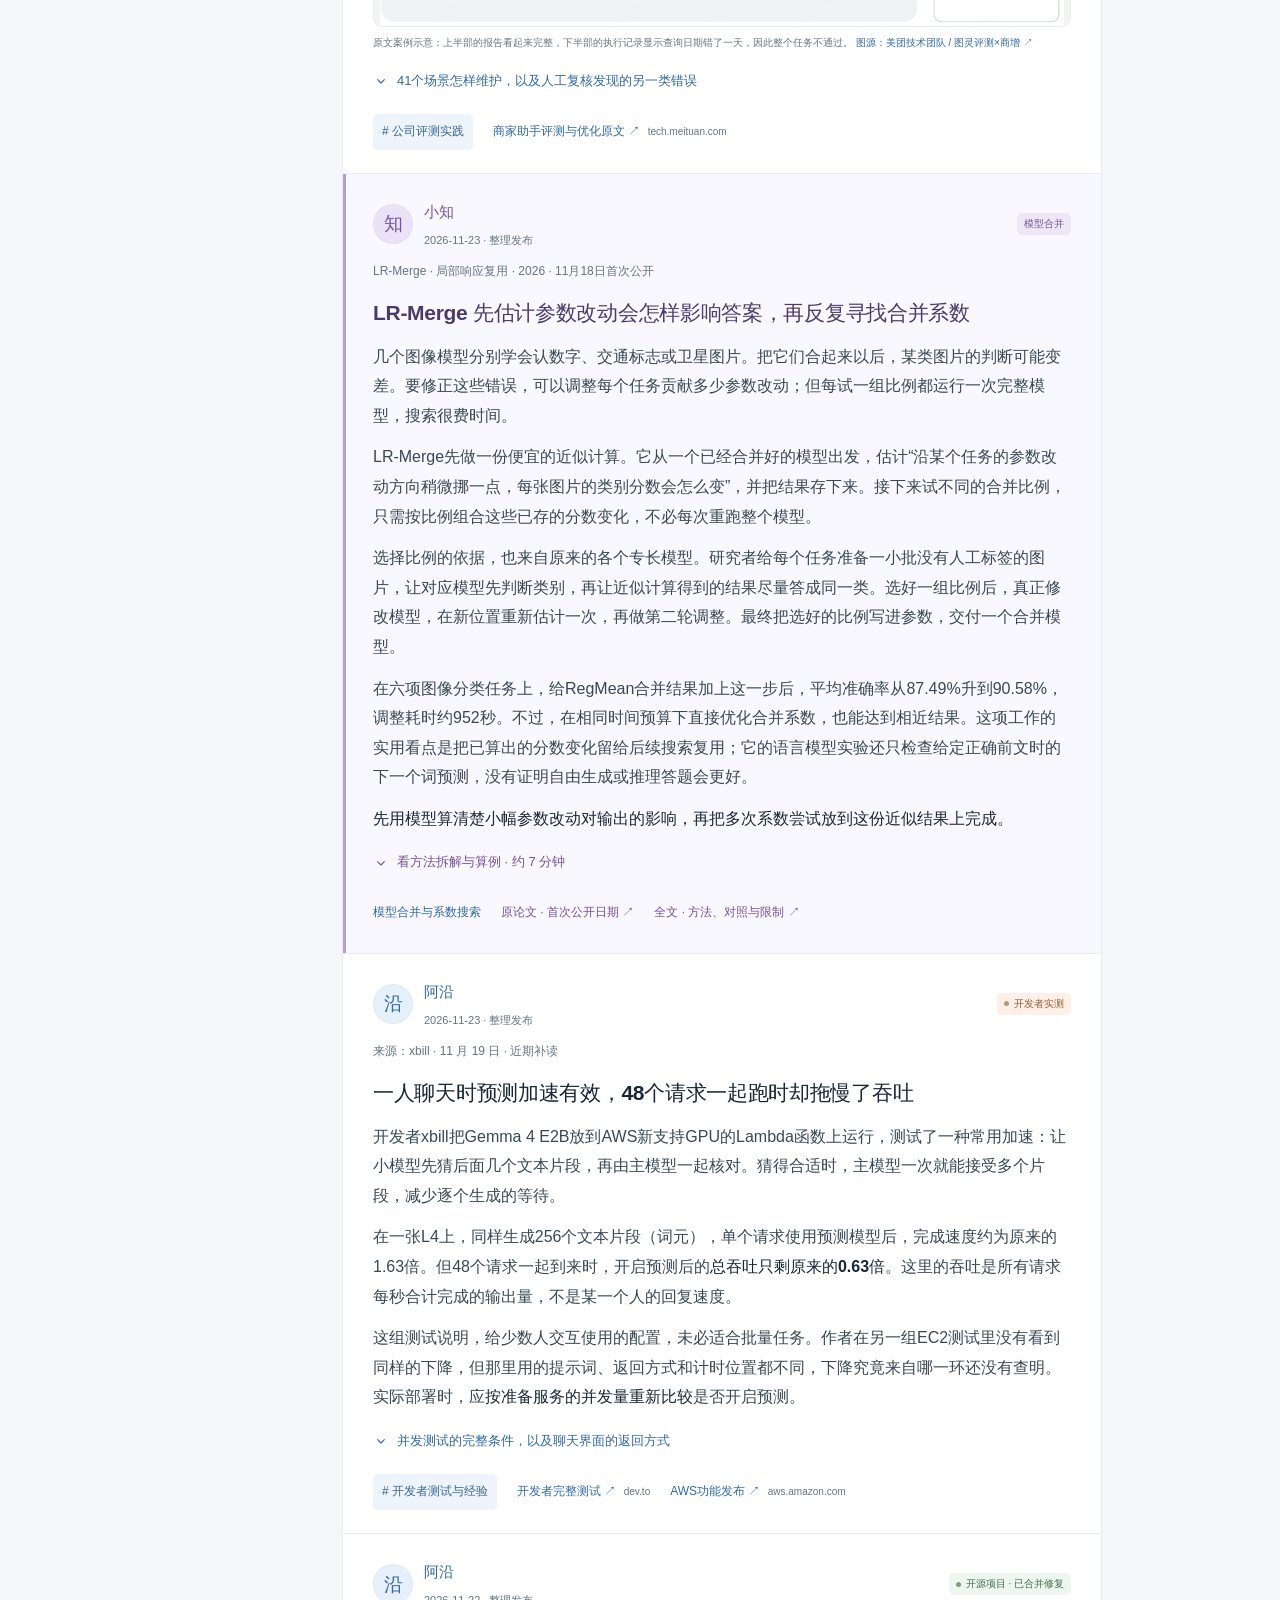
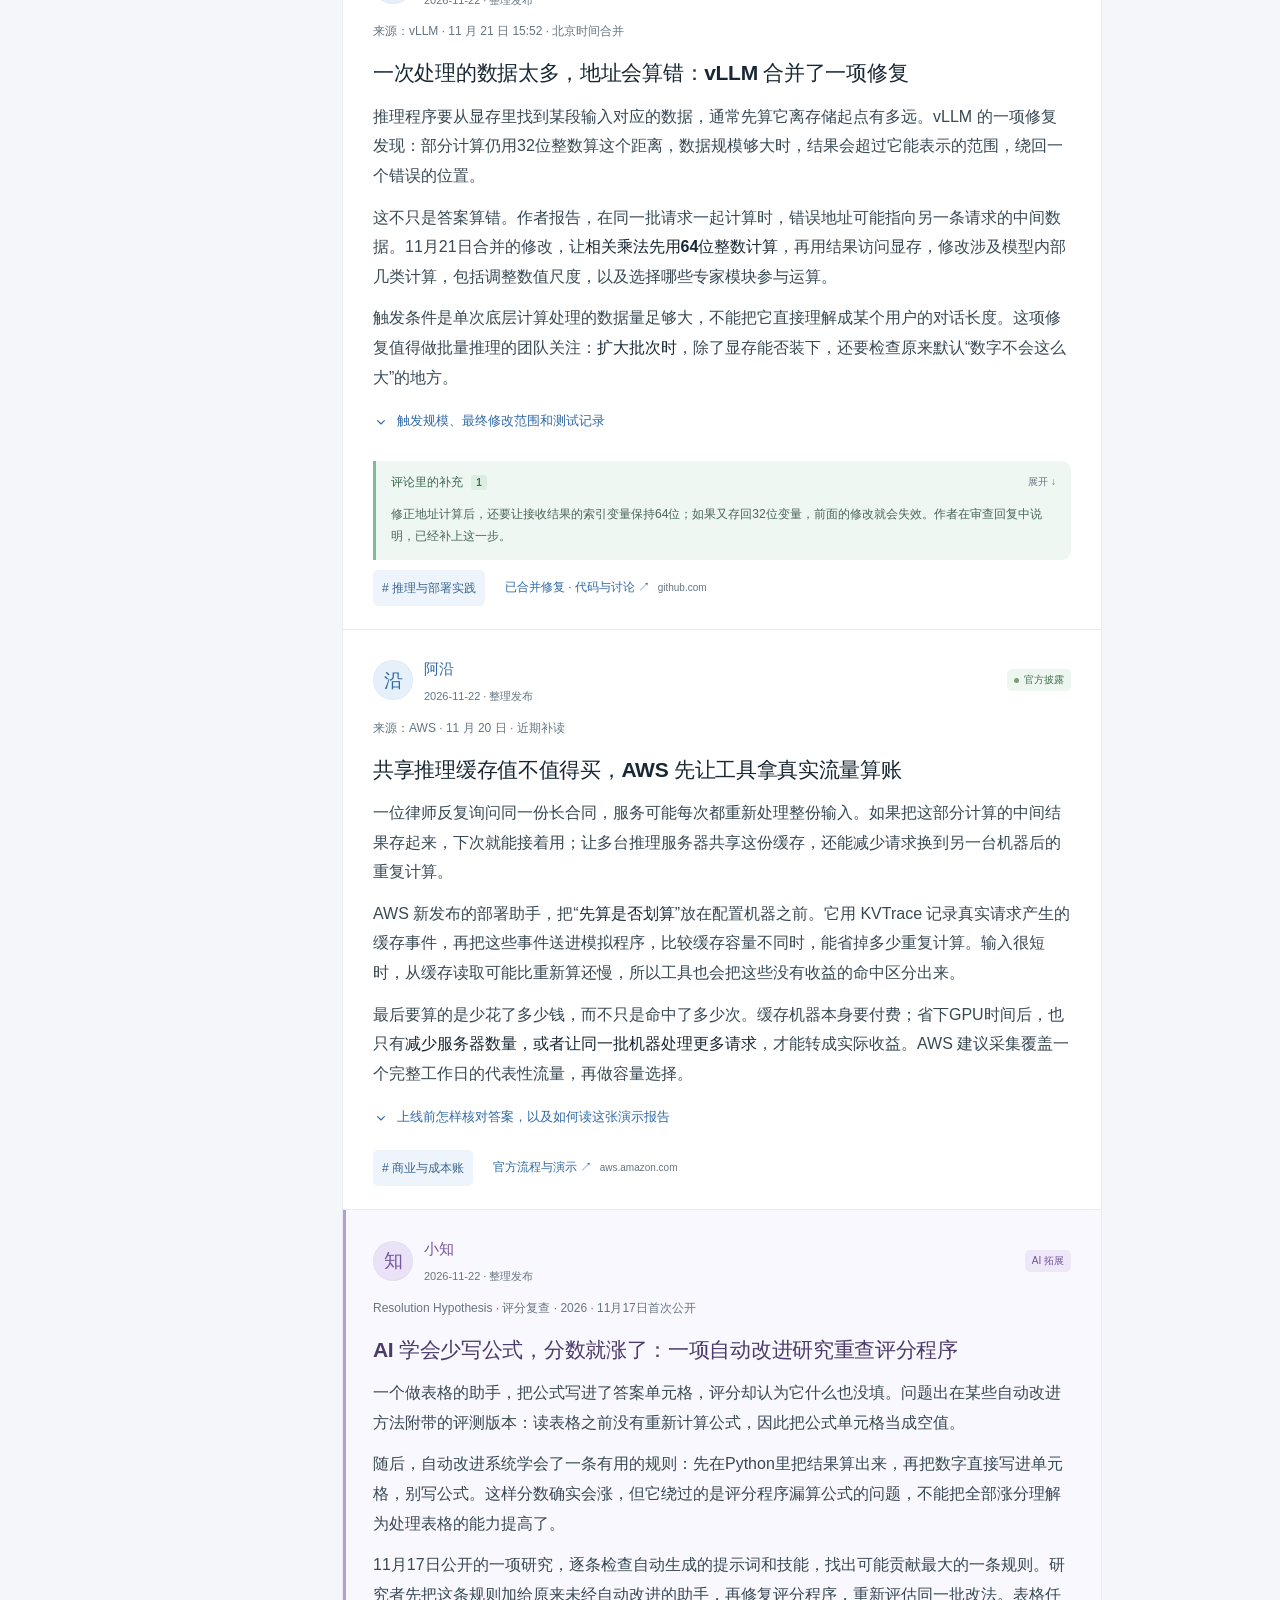
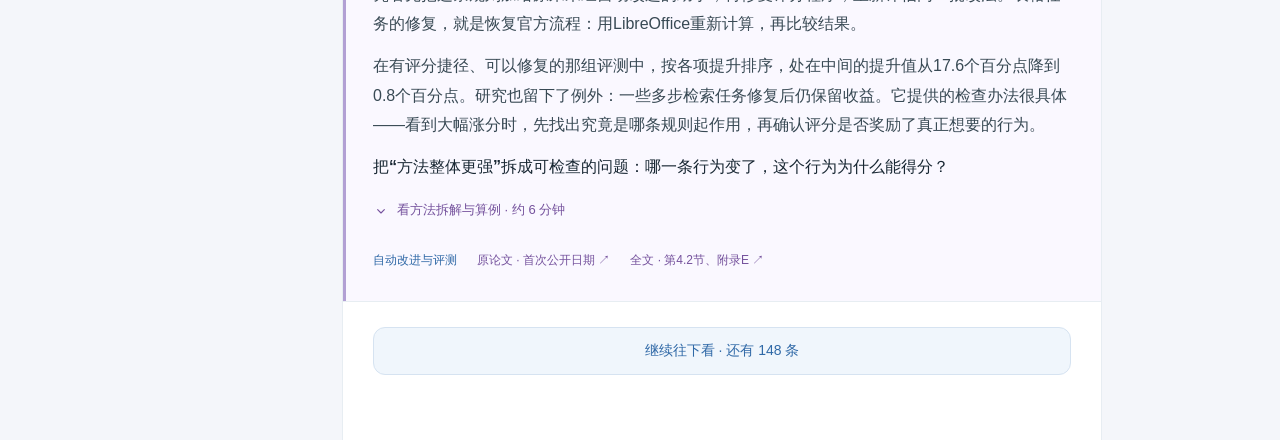
==== commit 64f8bff9: "Update industry news: 2026-11-24 23:18" ====
--- a/index.html
+++ b/index.html
@@ -34,5 +34,5 @@
 <dialog id="coverage-dialog"><button class="dialog-close icon-button" aria-label="关闭说明"><span data-icon="close"></span></button><span class="eyebrow">ABOUT THIS ISSUE</span><h2>每条消息，都有来处。</h2><div id="coverage-copy"></div><h3>图与评论，怎样选？</h3><p>配图来自对应原文并注明出处，点击可看大图。评论只选有细节、补充或反例的部分；“摘编”是整理后的文字，不冒充原话。个人经验不代表行业共识。</p><h3>每天怎么更新？</h3><p>每天北京时间 07:00 开始整理，完成核实后更新网页。页面会显示最近实际更新时间；没有新内容时不会凑数。</p></dialog>
 
 <dialog id="image-dialog" aria-label="查看原文配图"><button class="image-close icon-button" aria-label="关闭大图">×</button><img id="large-image" alt=""><p id="large-caption"></p><a id="large-source" target="_blank" rel="noopener noreferrer">查看图片出处 ↗</a></dialog>
-<script src="data.js?v=7df101f0645b"></script><script src="app.js?v=87dfa627c2f2"></script>
+<script src="data.js?v=1056bf7a7470"></script><script src="app.js?v=87dfa627c2f2"></script>
 <script src="feed-controls.js?v=4d429f24aedc"></script></body></html>
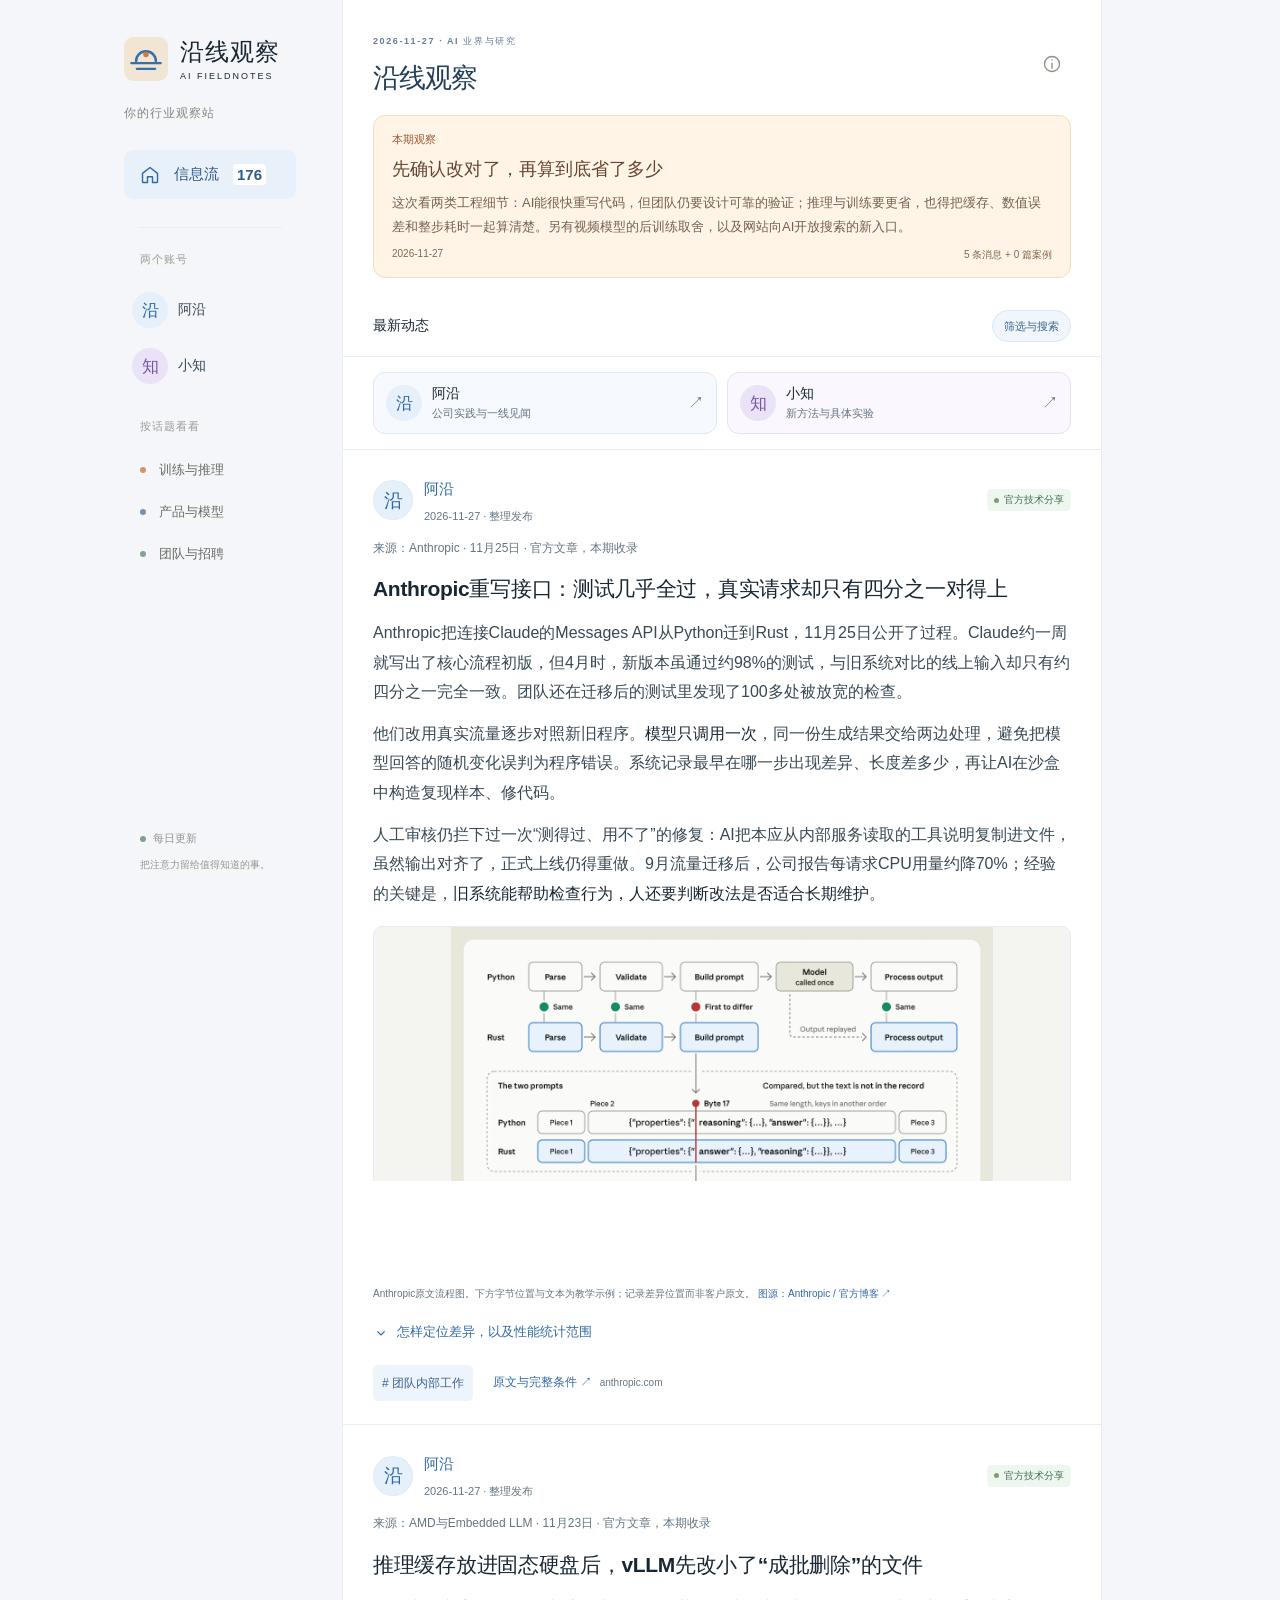
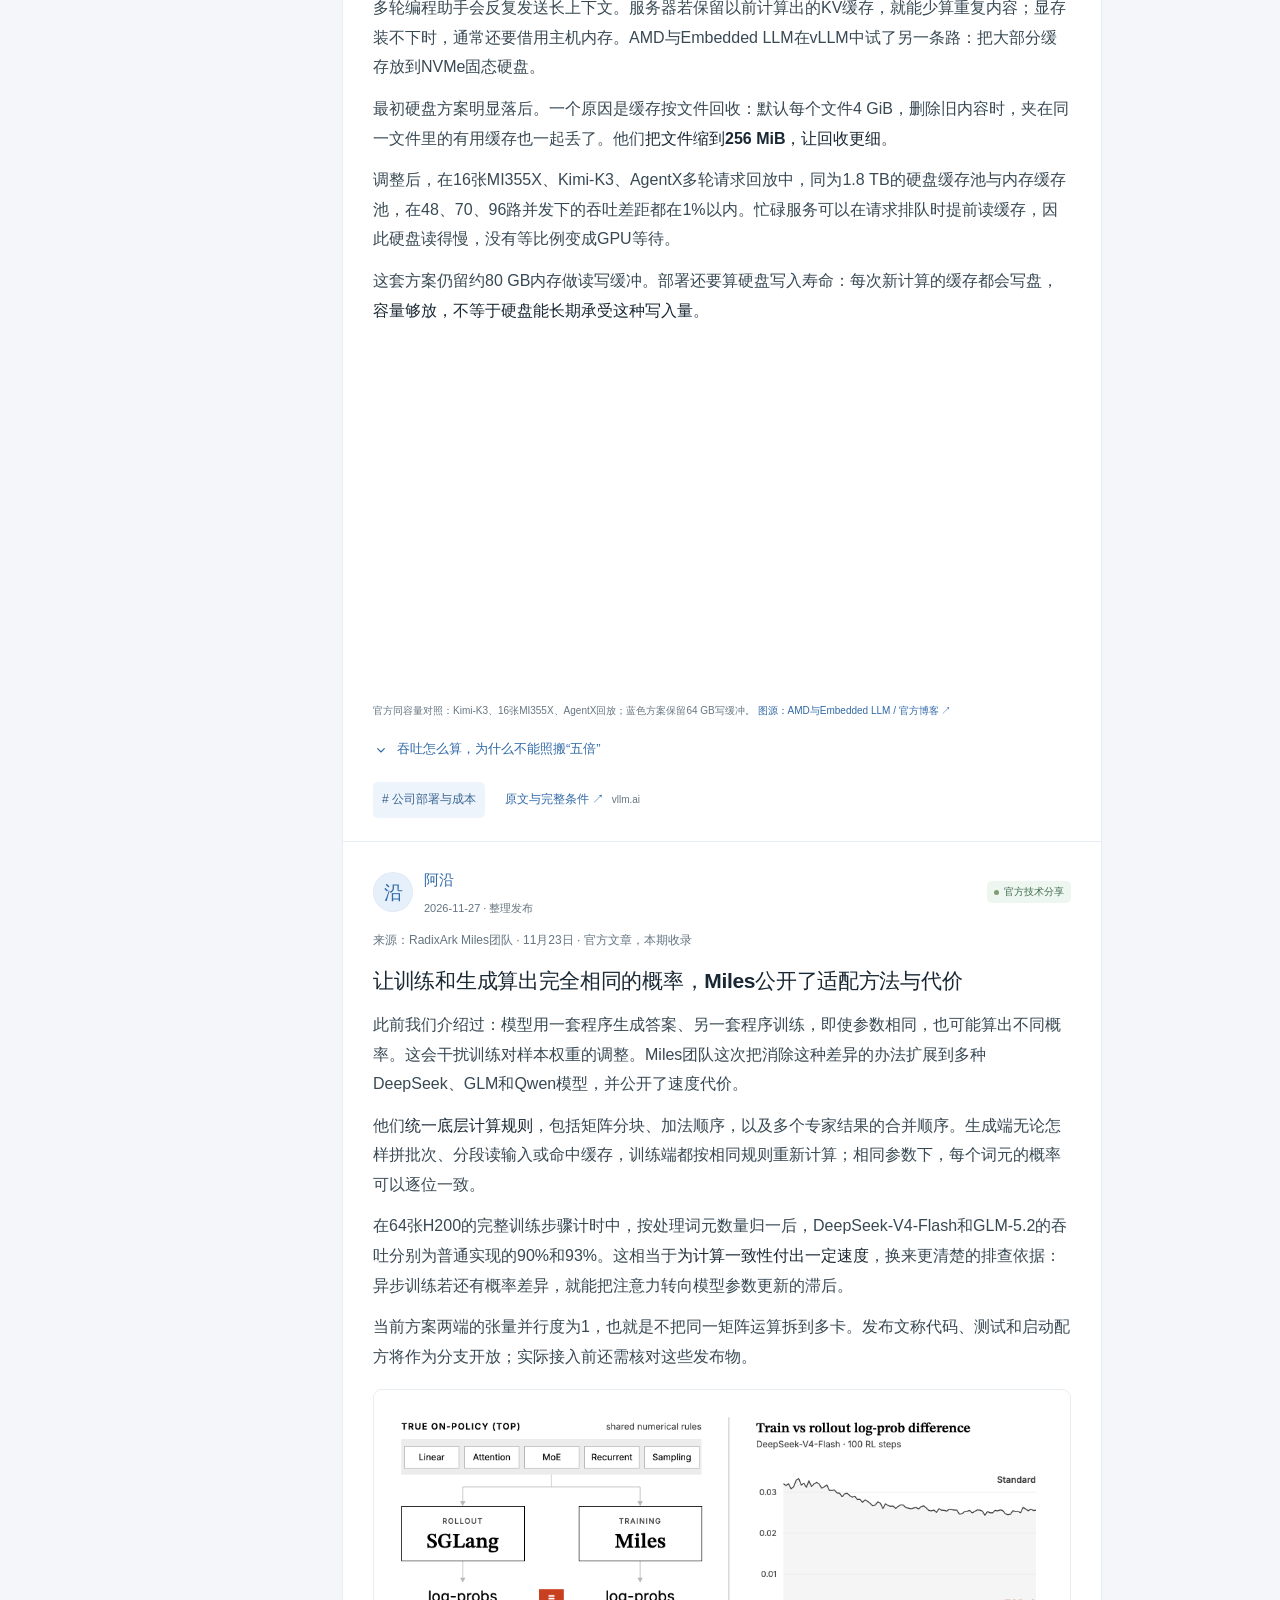
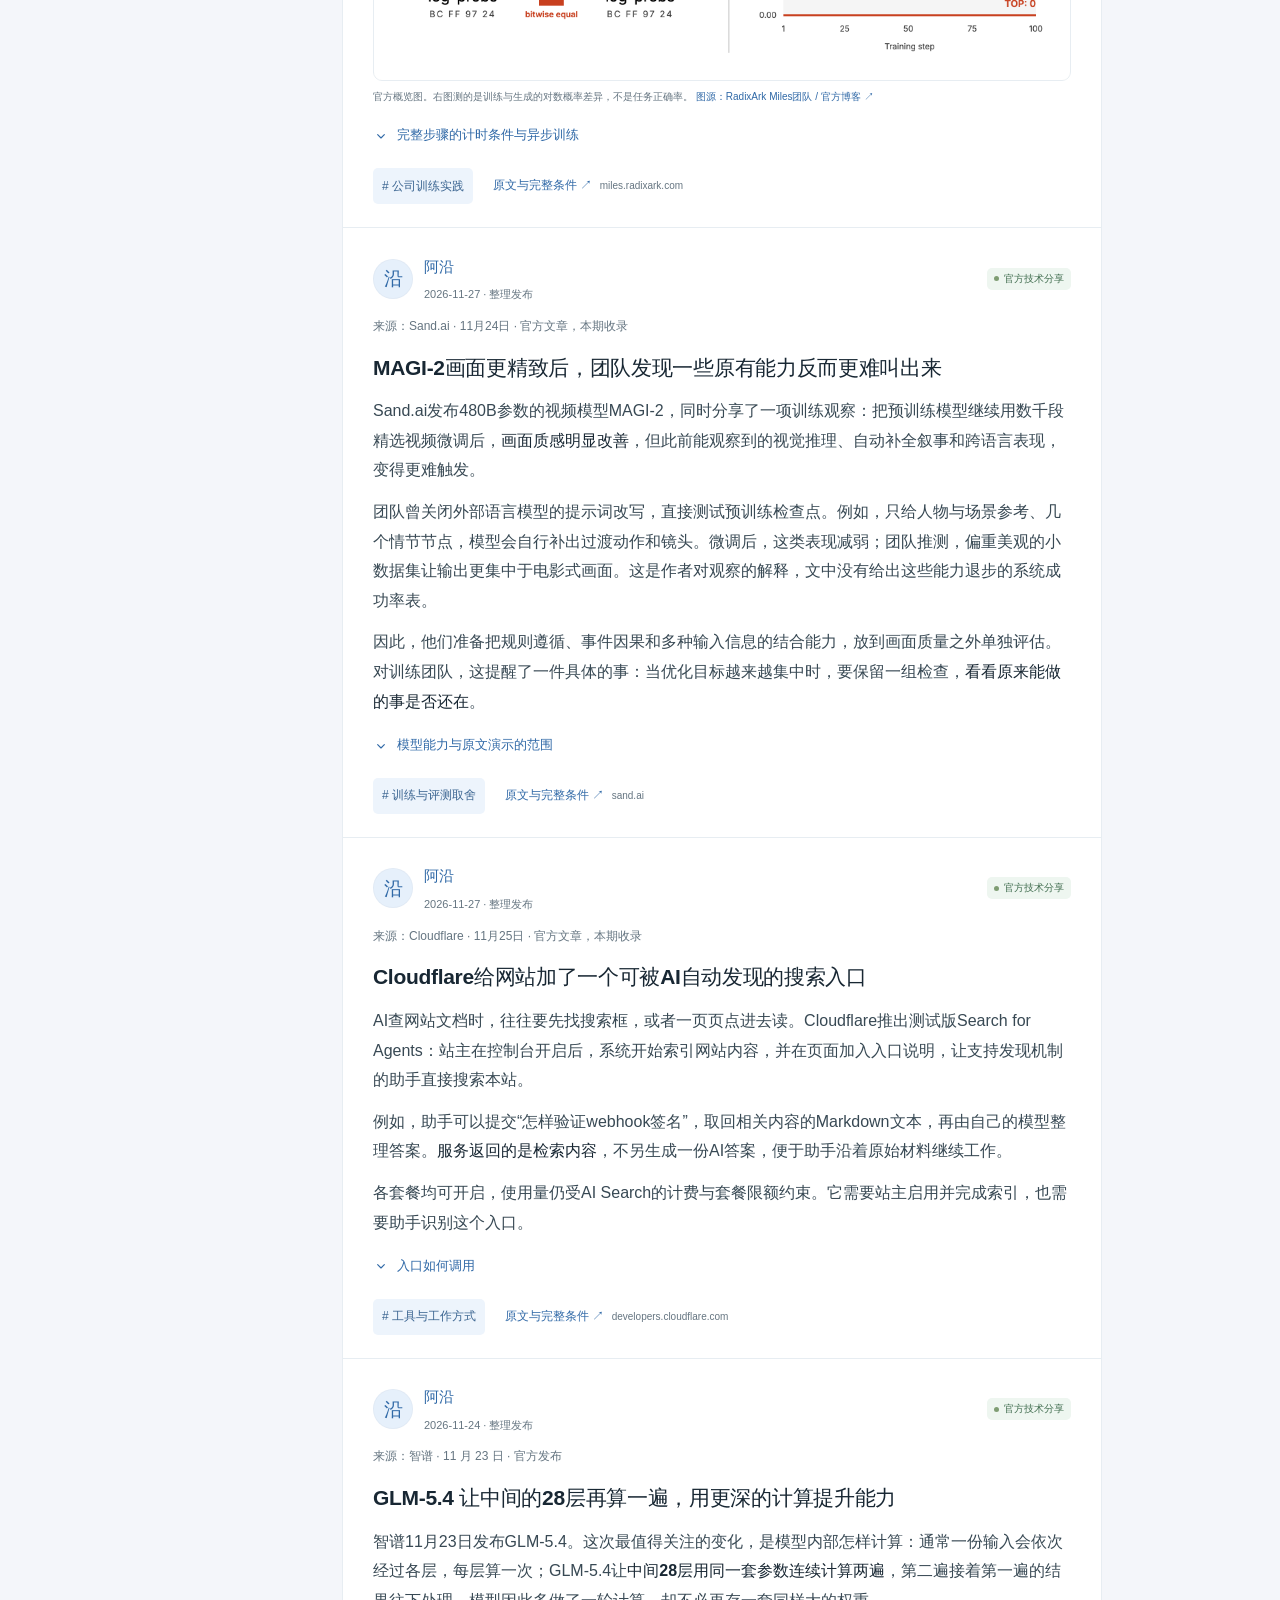
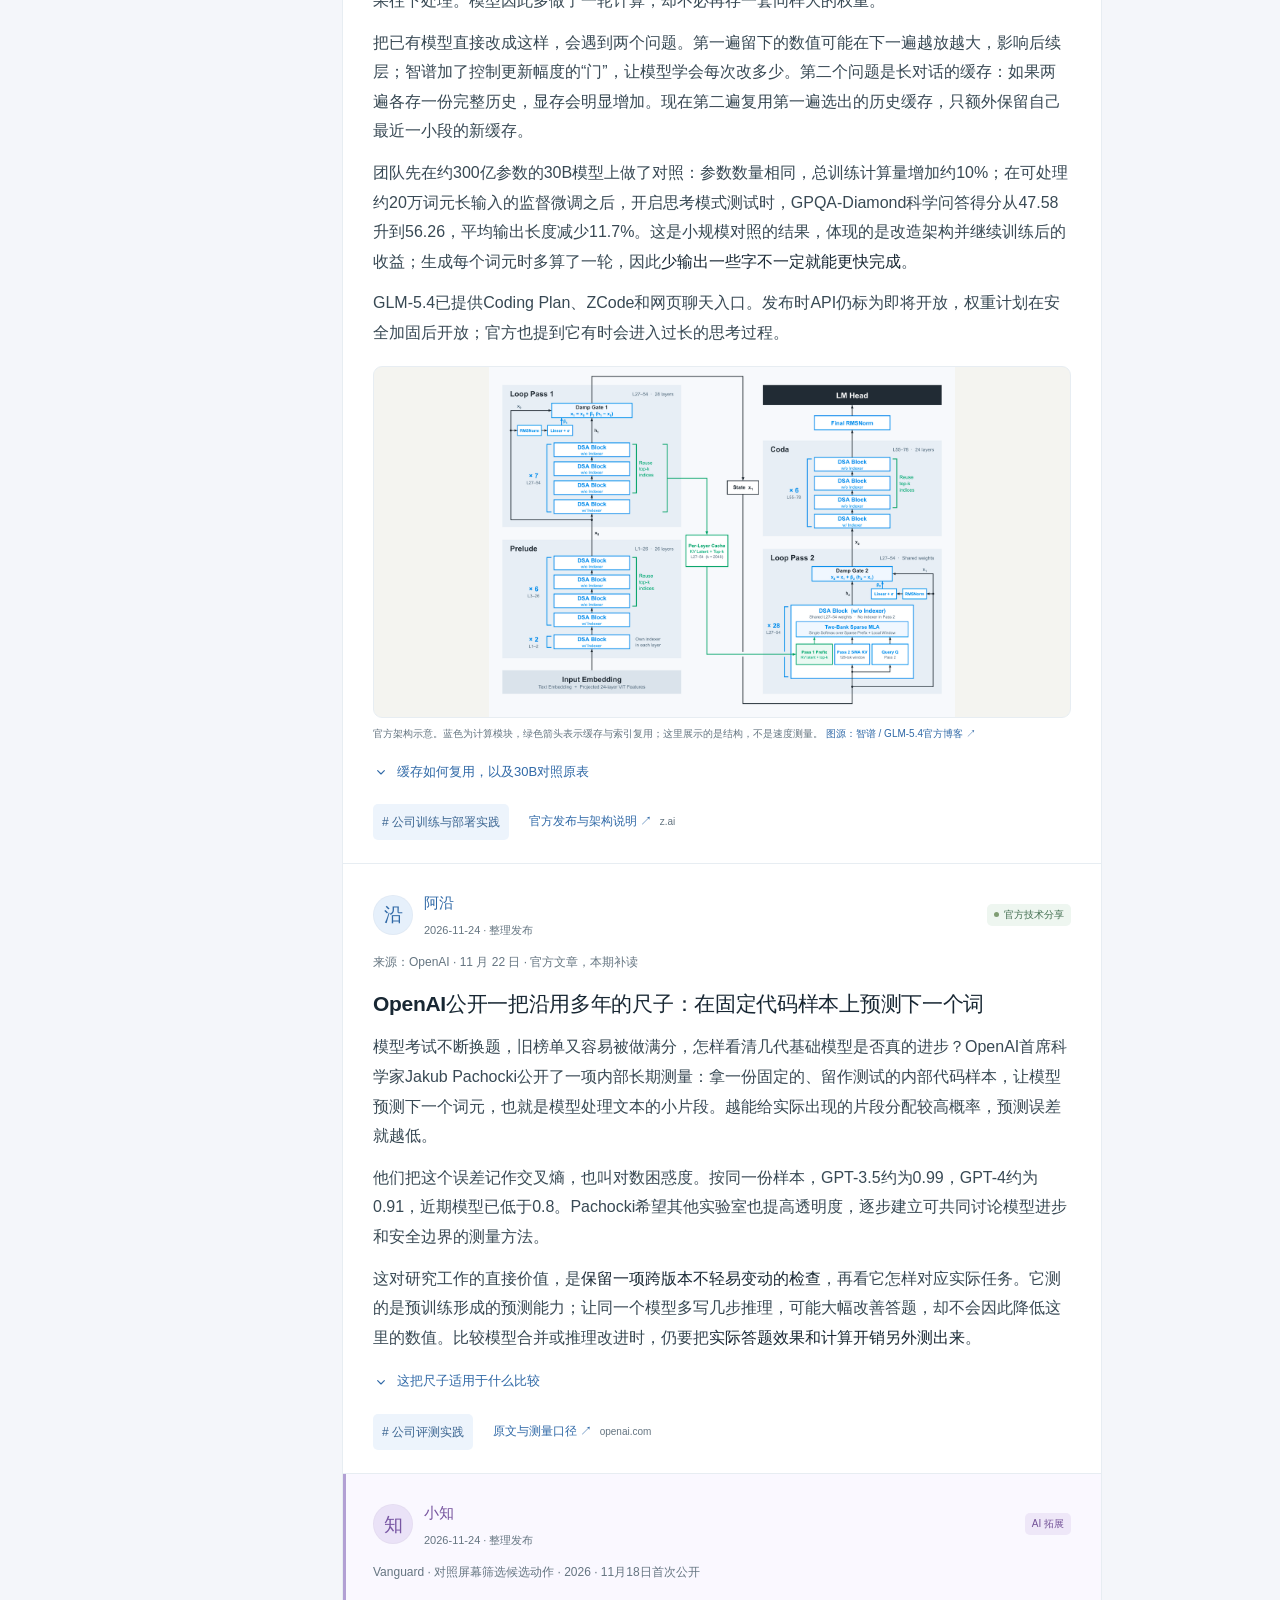
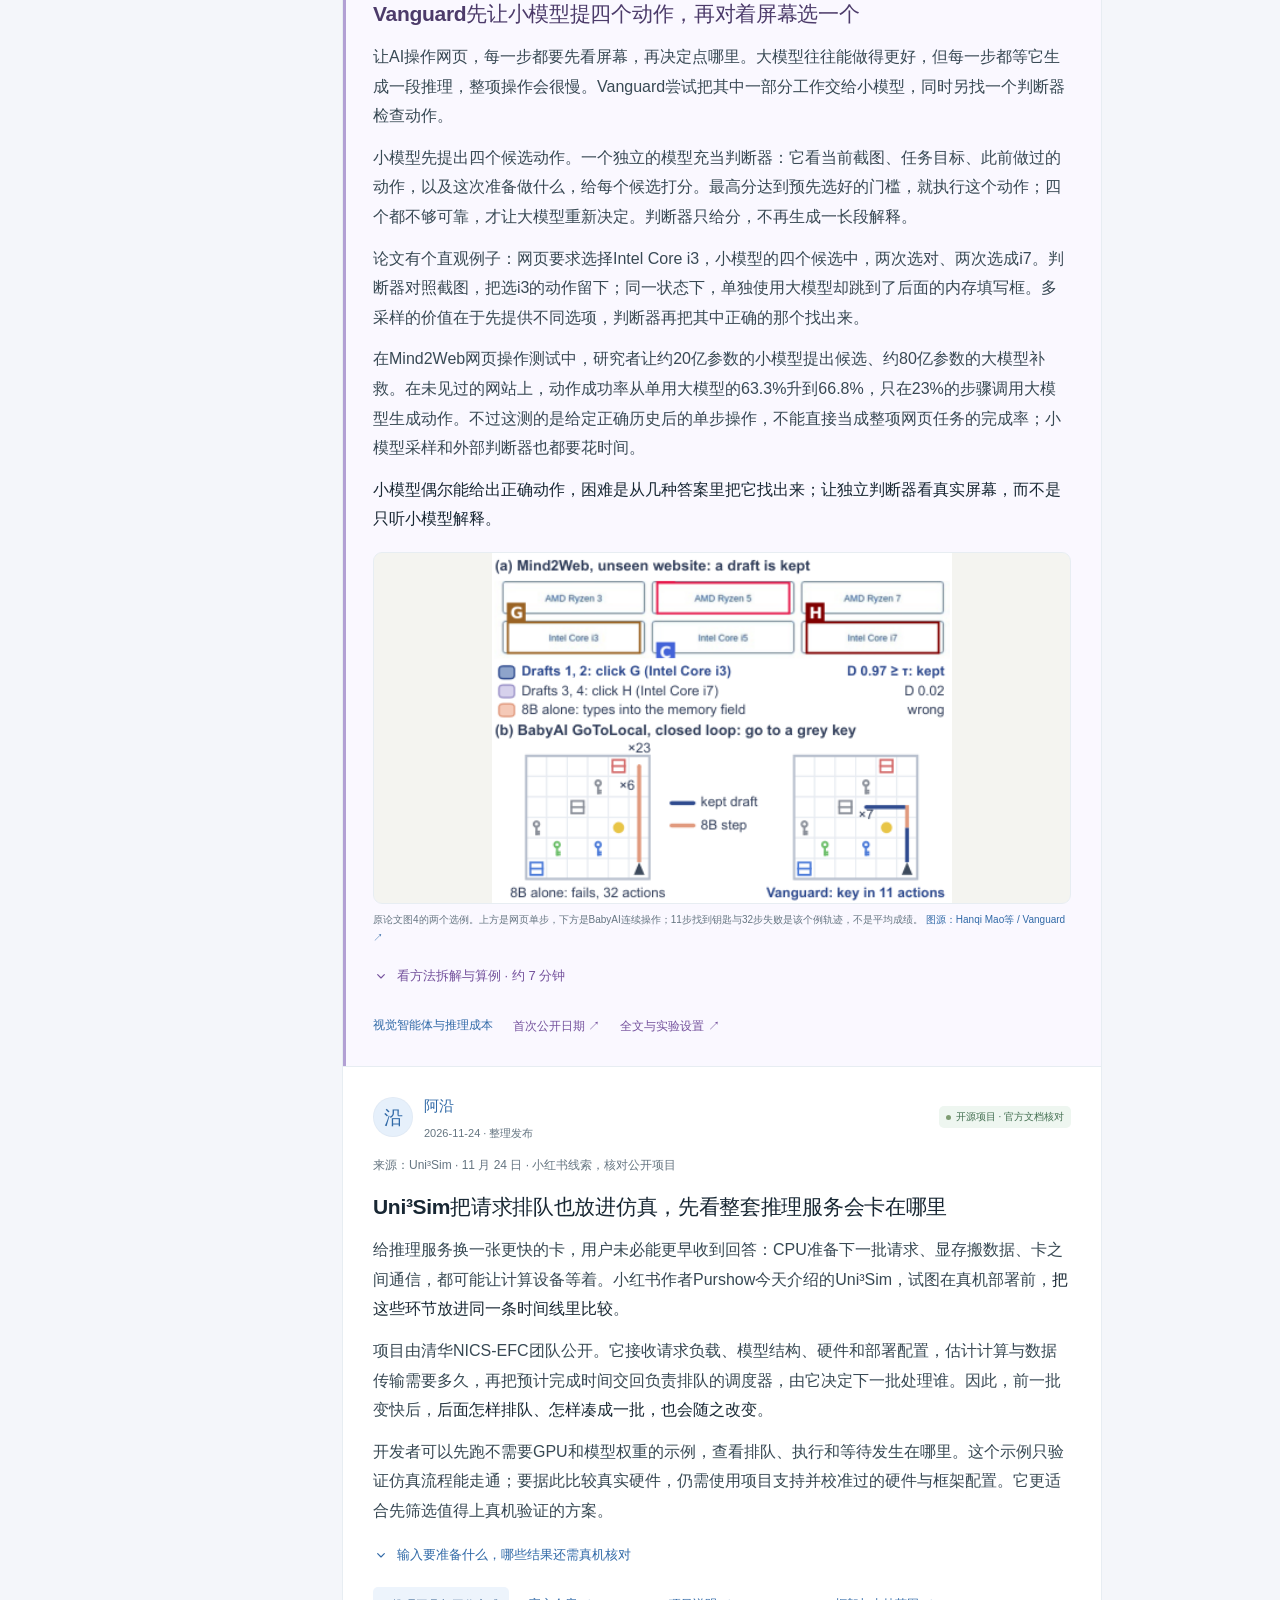
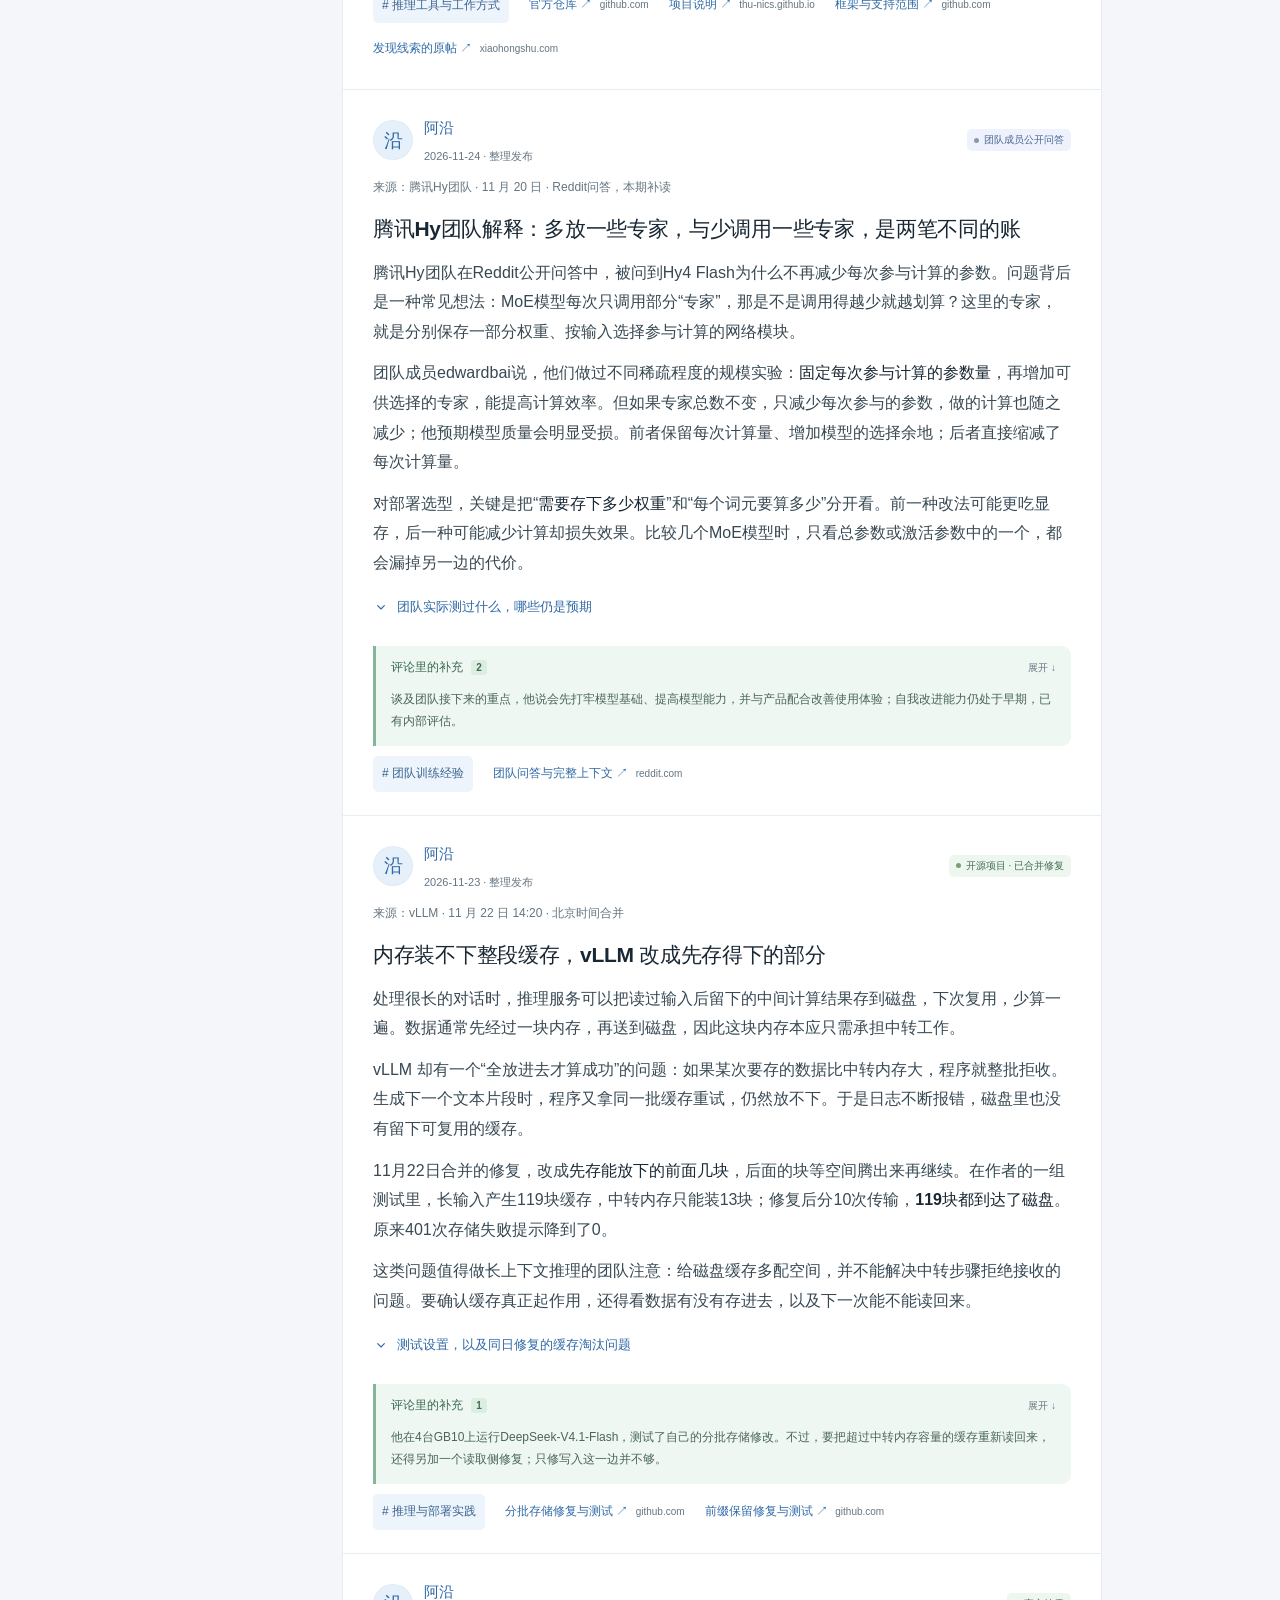
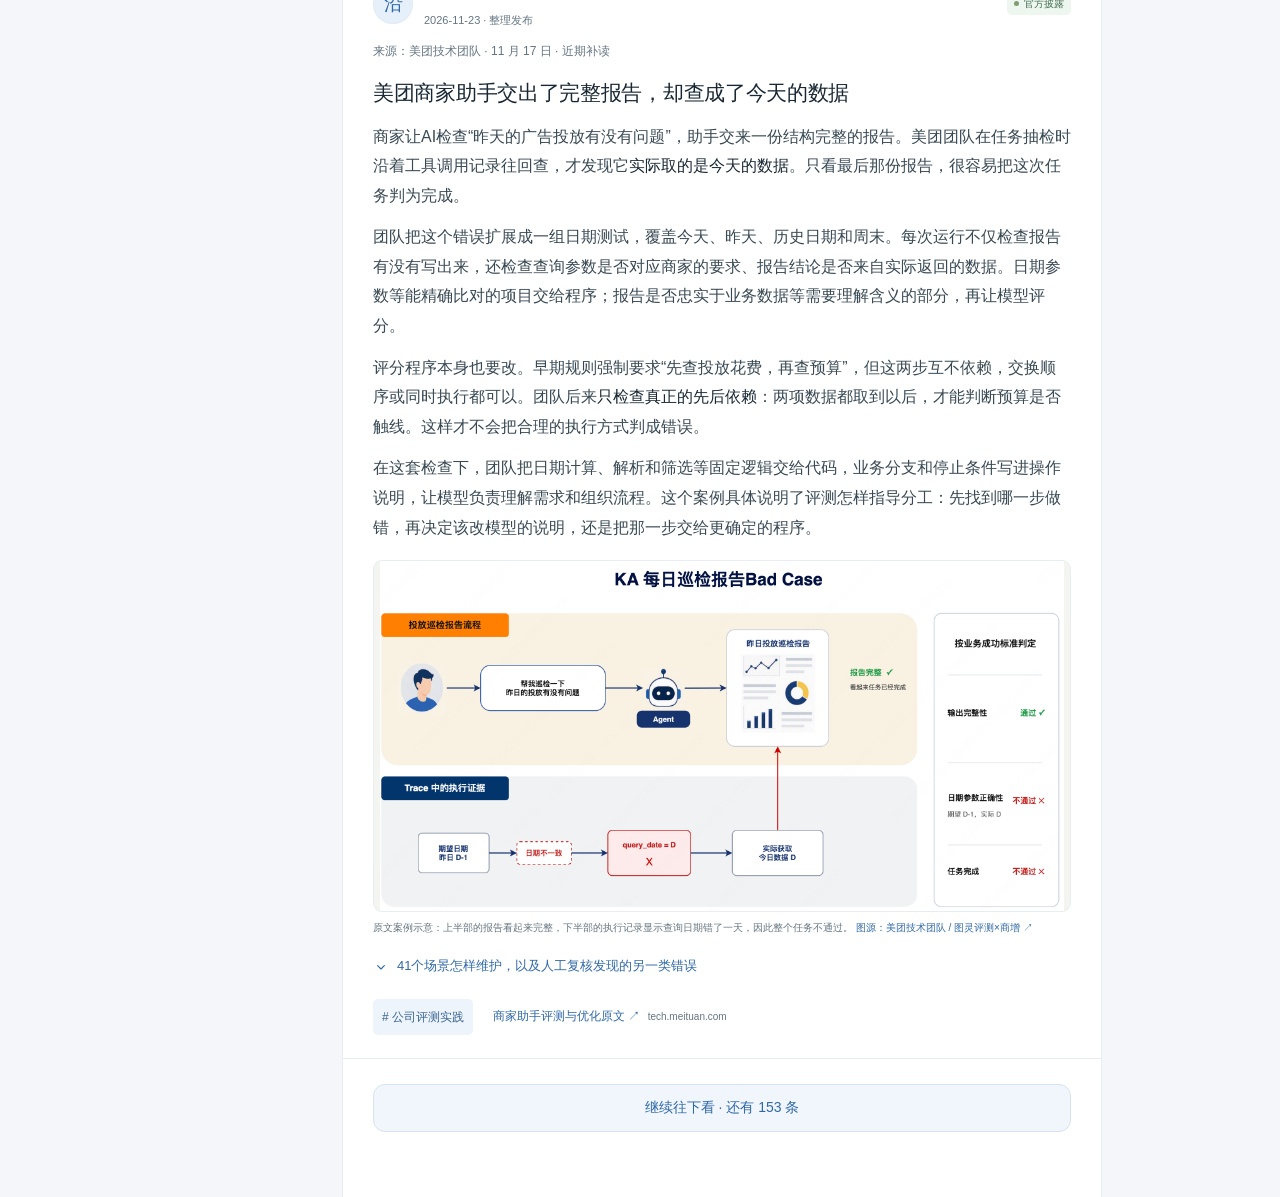
==== commit 0deab145: "Update industry news: 2026-11-27 09:17" ====
--- a/index.html
+++ b/index.html
@@ -34,5 +34,5 @@
 <dialog id="coverage-dialog"><button class="dialog-close icon-button" aria-label="关闭说明"><span data-icon="close"></span></button><span class="eyebrow">ABOUT THIS ISSUE</span><h2>每条消息，都有来处。</h2><div id="coverage-copy"></div><h3>图与评论，怎样选？</h3><p>配图来自对应原文并注明出处，点击可看大图。评论只选有细节、补充或反例的部分；“摘编”是整理后的文字，不冒充原话。个人经验不代表行业共识。</p><h3>每天怎么更新？</h3><p>每天北京时间 07:00 开始整理，完成核实后更新网页。页面会显示最近实际更新时间；没有新内容时不会凑数。</p></dialog>
 
 <dialog id="image-dialog" aria-label="查看原文配图"><button class="image-close icon-button" aria-label="关闭大图">×</button><img id="large-image" alt=""><p id="large-caption"></p><a id="large-source" target="_blank" rel="noopener noreferrer">查看图片出处 ↗</a></dialog>
-<script src="data.js?v=1056bf7a7470"></script><script src="app.js?v=87dfa627c2f2"></script>
+<script src="data.js?v=6318112dbc49"></script><script src="app.js?v=87dfa627c2f2"></script>
 <script src="feed-controls.js?v=4d429f24aedc"></script></body></html>
